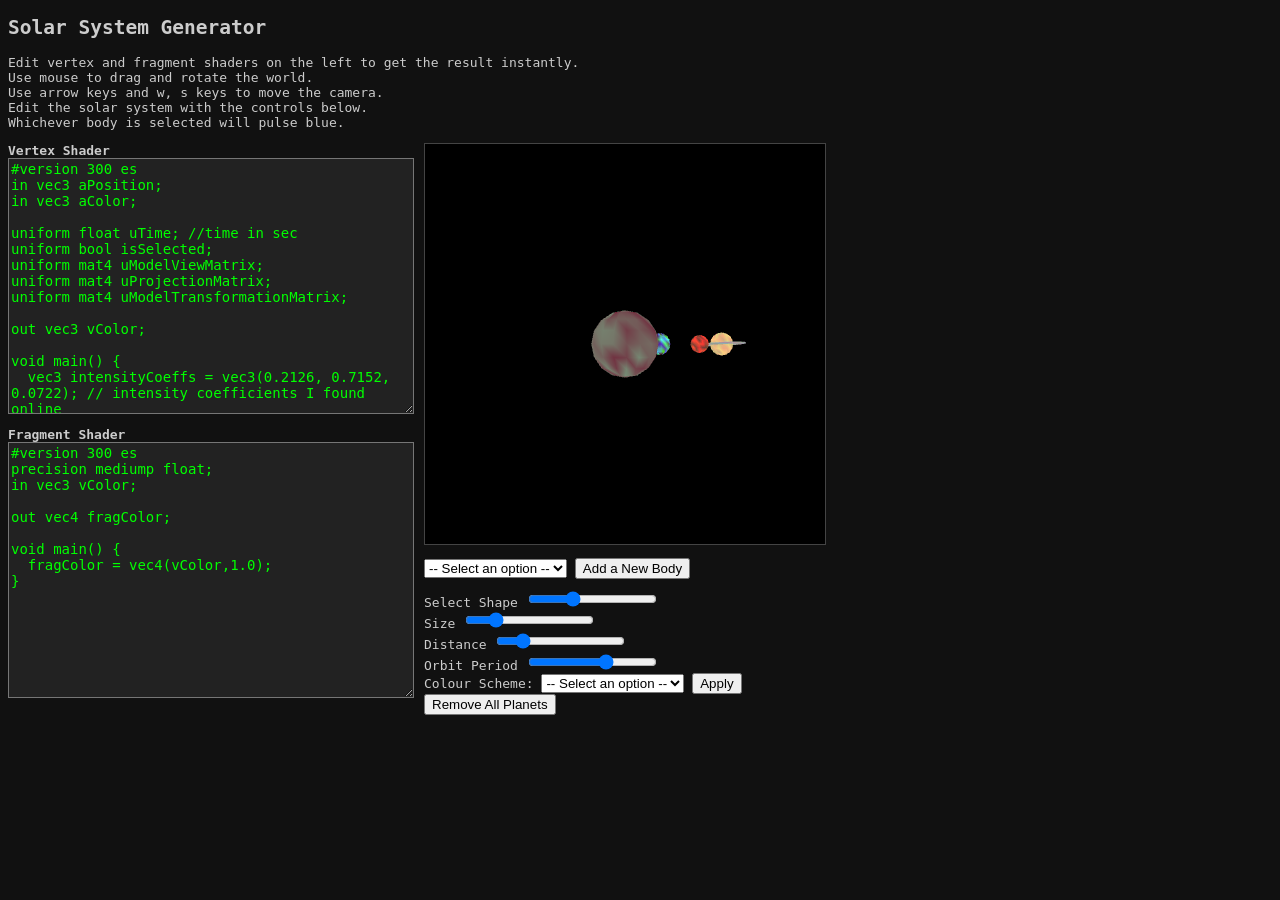
==== index.html @ 2af4b0a8 "set up page maybe idk???" ====
<!DOCTYPE html>
<html>

<head>
  <meta charset="utf-8">
  <title>CS512 HW3 - Solar System</title>
  <style>
    body {
      background: #111;
      color: #ccc;
      font-family: monospace;
    }

    textarea {
      background: #222;
      color: #0f0;
      font: 14px monospace;
      width: 400px;
      height: 250px;
    }

    canvas {
      border: 1px solid #444;
    }
  </style>
</head>

<body>
  <h2>Solar System Generator</h2>
  <p>Edit vertex and fragment shaders on the left to get the result instantly.<br>
  Use mouse to drag and rotate the world. <br>
Use arrow keys and w, s keys to move the camera.<br>
Edit the solar system with the controls below.<br>
Whichever body is selected will pulse blue.</p>

  <div style="display: flex; gap: 10px; align-items: flex-start;">
    <div style="display: flex; flex-direction: column; gap: 10px;">
      <div>
        <b>Vertex Shader</b><br>
        <textarea id="vertEditor"></textarea>
      </div>
      <div>
        <b>Fragment Shader</b><br>
        <textarea id="fragEditor"></textarea>
      </div>
    </div>
    <div style="display: flex; flex-direction: column; gap: 10px;">
      <div>
        <canvas id="glcanvas" width="400" height="400"></canvas>
      </div>
      <div>
        <select id="shapeSelect">
          <option value="" disabled selected>-- Select an option --</option>
          <option value="sphere">Sphere</option>
          <option value="torus">Torus</option>
          <option value="cone">Cone</option>
          <option value="ringedPlanet">Ringed Planet</option>
          <option value="cube">Cube</option>
        </select>
        <button id="addButton">Add a New Body</button>
      </div>
      <div class="sliders">
        <div>
          <label>Select Shape</label>
          <input type="range" min="0" max="3" value="1" id="objectId">
        </div>
        <div>
          <label>Size</label>
          <input type="range" min="0.01" max="5" value="1" step="0.01" id="objectSize">
        </div>
        <div>
          <label>Distance</label>
          <input type="range" min="0" max="30" value="5" step="0.1" id="objectDist">
        </div>
        <div>
          <label>Orbit Period</label>
          <input type="range" min="-40" max="40" value="10" id="period">
        </div>
        <div>
          <label for="colourSelect">Colour Scheme:</label>
          <select id="colourSelect">
            <option value="" disabled selected>-- Select an option --</option>
            <option value="0">Sun</option>
            <option value="1">White</option>
            <option value="2">Chaos</option>
            <option value="3">Earth</option>
            <option value="4">Mars</option>
            <option value="5">Moon</option>
            <option value="6">Neptune</option>
            <option value="7">Saturn</option>
            <option value="8">Oracle</option>
            <option value="10">White Opal</option>
          </select>

          <button id="applyButton">Apply</button>
        </div>
        <div>
          <button id="reset">Remove All Planets</button>
        </div>
      </div>
    </div>
  </div>

  <!-- Vertex shader -->
  <script id="vertex-shader" type="x-shader/x-vertex">#version 300 es
in vec3 aPosition;
in vec3 aColor;

uniform float uTime; //time in sec
uniform bool isSelected;
uniform mat4 uModelViewMatrix;
uniform mat4 uProjectionMatrix;
uniform mat4 uModelTransformationMatrix;

out vec3 vColor;

void main() {
  vec3 intensityCoeffs = vec3(0.2126, 0.7152, 0.0722); // intensity coefficients I found online

  gl_Position = uProjectionMatrix * uModelViewMatrix * uModelTransformationMatrix * vec4(aPosition,1.0);

  // if the object is selected, blink it blue
  if (isSelected) {
    // compute intensity of the original colour
    float intensity = dot(aColor, intensityCoeffs);

    // make a blue tinted version of the original colour using the intensity
    vec3 blueVersion = vec3(0.1*intensity,0.7*intensity,intensity);

    // compute sin^2 and cos^2 of uTime (sin^2+cos^2=1 so we can weigh the blue tinted version of the colours and the original colours equally)
    float sinSq = sin(uTime)*sin(uTime);
    float cosSq = cos(uTime)*cos(uTime);

    // interpolated colour between original and blue
    vColor = min((0.4+cosSq),1.) * aColor + max((sinSq-0.4),0.) * blueVersion;
  } else {
    vColor = aColor;
  }
}
</script>
  <!-- Fragment Shader -->
  <script id="fragment-shader" type="x-shader/x-fragment">#version 300 es
precision mediump float;
in vec3 vColor;

out vec4 fragColor;

void main() {
  fragColor = vec4(vColor,1.0);
}
</script>

  <script src="primitives.js"></script>
  <script src="transformations.js"></script>

  <script>
    class Body {
      constructor(vs, is, cs) {
        this.vertices = vs;
        this.indices = is;
        this.colours = cs;
      }
    }

    class Planet extends Body {
      constructor(vs, is, cs, dist, size, orbitPeriod) {
        super(vs, is, cs);
        this.distance = dist;
        this.size = size;
        this.orbitPeriod = orbitPeriod;
        this.angleOffset = 0;
      }
      get transform() {
        let scale = new Float32Array([this.size, 0, 0, 0, 0, this.size, 0, 0, 0, 0, this.size, 0, 0, 0, 0, 1]);
        let translate = mat4Translate(mat4Identity(), [this.distance, 0, 0]);
        return multiplyMat4(translate, scale);
      }
    }

    function createShader(gl, type, source) {
      let shader = gl.createShader(type);
      gl.shaderSource(shader, source);
      gl.compileShader(shader);
      if (!gl.getShaderParameter(shader, gl.COMPILE_STATUS)) {
        throw new Error(gl.getShaderInfoLog(shader));
      }
      return shader;
    }

    function createProgram(gl, vsSource, fsSource) {
      let vs = createShader(gl, gl.VERTEX_SHADER, vsSource);
      let fs = createShader(gl, gl.FRAGMENT_SHADER, fsSource);
      let prog = gl.createProgram();
      gl.attachShader(prog, vs);
      gl.attachShader(prog, fs);
      gl.linkProgram(prog);
      if (!gl.getProgramParameter(prog, gl.LINK_STATUS)) {
        throw new Error(gl.getProgramInfoLog(prog));
      }
      return prog;
    }

    // WebGL setup
    const canvas = document.getElementById("glcanvas");
    const gl = canvas.getContext("webgl2");
    if (!gl) alert("WebGL2 not supported");

    let vertEditor = document.getElementById("vertEditor");
    let fragEditor = document.getElementById("fragEditor");
    vertEditor.value = document.getElementById("vertex-shader").textContent;
    fragEditor.value = document.getElementById("fragment-shader").textContent;

    let program, posLoc, colorLoc, timeLoc, uMVM, uPM, uMTM;
    let vbo, nbo, ibo;

    let bodies = [];

    // this is a janky implementation, but it was a last minute addition and I didn't want to refactor everything.
    let dependentBodies = []; // for ringed planets and such

    let u = 16;
    let v = 8;

    let selected = 0;

    addShape(0, [u, v, 1], 0, 1.5, 20);
    bodies[0].colours = getColoursFromScheme(bodies[0].vertices.length, "0"); // set middle to Sun Colours
    addShape(0, [u, v, 1], 3, 0.6, 10);
    bodies[1].colours = getColoursFromScheme(bodies[0].vertices.length, "3"); // set second to Earth Colours
    addShape(0, [u, v, 1], 5, 0.5, 15);
    bodies[2].colours = getColoursFromScheme(bodies[0].vertices.length, "4"); // set third to Mars Colours
    addShape(3, [u, v, 1], 8, 0.7, 12);
    bodies[3].colours = getColoursFromScheme(bodies[0].vertices.length, "7"); // set fourth to Saturn Colours

    function addShape(shapeId, args, dist, size, op) { 
      let vs, cs, is;
      switch (shapeId) {
        // UV sphere
        case 0: {
          vs = UVSphereVertices(args[0], args[1], args[2]);
          break;
        }
        // torus
        case 1: {
          vs = torusVertices(args[0], args[1], args[2], args[3]);
          break;
        }
        // cone
        case 2: {
          vs = coneVertices(args[0], args[1], args[2], args[3]);
          break;
        }
        // ringed planet
        case 3: {
          vs = torusVertices(u, v, 1.7, 0.3);
          cs = getRandomColours(vs.length, 0.55, 0.55, 0.55, 0.15, 0.15, 0.15);
          is = indices(u, v);

          let tuple = [bodies.length, new Planet(vs, is, cs, -1, size, -1)];
          dependentBodies.push(tuple);
          
          vs = UVSphereVertices(args[0], args[1], args[2]);
          break;
        }
        // cube
        case 4: {
          vs = cubeVertices;
          break;
        }
      }
      // get a random colour scheme and get that many colours
      let sel = String(Math.floor(Math.random() * 10));
      cs = getColoursFromScheme(vs.length, sel);

      if (shapeId == 4) {
        is = cubeIndices
      } else {
        is = indices(args[0], args[1]);
      }
      
      bodies.push(new Planet(vs, is, cs, dist, size, op));
    }

    // Buffers
    function initBuffers(vs, cs, is) {
      vbo = gl.createBuffer();
      gl.bindBuffer(gl.ARRAY_BUFFER, vbo);
      gl.bufferData(gl.ARRAY_BUFFER, vs, gl.STATIC_DRAW);

      nbo = gl.createBuffer();
      gl.bindBuffer(gl.ARRAY_BUFFER, nbo);
      gl.bufferData(gl.ARRAY_BUFFER, cs, gl.STATIC_DRAW);

      ibo = gl.createBuffer();
      gl.bindBuffer(gl.ELEMENT_ARRAY_BUFFER, ibo); gl.bufferData(gl.ELEMENT_ARRAY_BUFFER, is, gl.STATIC_DRAW);
    }

    function initShaderProgram() {
      try {
        program = createProgram(gl, vertEditor.value, fragEditor.value);
        gl.useProgram(program);
        selectionLoc = gl.getUniformLocation(program, "isSelected");
        posLoc = gl.getAttribLocation(program, "aPosition");
        colorLoc = gl.getAttribLocation(program, "aColor");
        timeLoc = gl.getUniformLocation(program, "uTime");
        uMVM = gl.getUniformLocation(program, "uModelViewMatrix");
        uPM = gl.getUniformLocation(program, "uProjectionMatrix");
        uMTM = gl.getUniformLocation(program, "uModelTransformationMatrix");
      } catch (e) { console.error(e); }
    }
    initShaderProgram();
    vertEditor.onkeyup = initShaderProgram;
    fragEditor.onkeyup = initShaderProgram;

    // Mouse and keyboard interactions
    let mouseDown = false, lastX, lastY, cubeRotX = 0, cubeRotY = 0;
    let camX = 0, camY = 0, camZ = -24;

    let startTime = Date.now();

    canvas.addEventListener('mousedown', e => { mouseDown = true; lastX = e.clientX; lastY = e.clientY; });
    canvas.addEventListener('mouseup', () => mouseDown = false);
    canvas.addEventListener('mousemove', e => {
      if (!mouseDown) return;
      let dx = e.clientX - lastX;
      let dy = e.clientY - lastY;
      cubeRotY += dx * 0.01;
      cubeRotX += dy * 0.01;
      lastX = e.clientX; lastY = e.clientY;
    });

    document.addEventListener('keydown', e => {
      const step = 0.2;
      switch (e.key) {
        case 'ArrowUp': camY -= step; break;
        case 'ArrowDown': camY += step; break;
        case 'ArrowLeft': camX += step; break;
        case 'ArrowRight': camX -= step; break;
        case 'w': camZ += step; break;
        case 's': camZ -= step; break;
      }
    });

    // Button setup
    const colourSelectElement = document.getElementById('colourSelect');
    const applyButton = document.getElementById('applyButton');
    const shapeSelectElement = document.getElementById('shapeSelect');

    const addButton = document.getElementById('addButton');
    const resetButton = document.getElementById("reset");
    
    const objectSlider = document.getElementById('objectId');
    const sizeSlider = document.getElementById('objectSize');
    const distSlider = document.getElementById('objectDist');
    const periodSlider = document.getElementById('period');

    function getColoursFromScheme(numVertices, sel) {
      let colours;
      switch (sel) {
        case "0": colours = getRandomColours(numVertices, 1, 0.15, 0.15, 0, 0.5, 0); break;
        case "1": colours = getRandomGreyscale(numVertices, 1, 0); break;
        case "2": colours = getRandomColours(numVertices, 0, 0, 0, 1, 1, 1); break;
        case "3": colours = getRandomColours(numVertices, 0.33, 0, 0, 0, 1, 1); break;
        case "4": colours = getRandomColours(numVertices, 0.4, 0.2, 0.2, 0.7, 0.1, 0); break;
        case "5": colours = getRandomGreyscale(numVertices, 0.4, 0.4); break;
        case "6": colours = getRandomColours(numVertices, 0.3, 0.2, 0.9, 0.1, 0.1, 0.1); break;
        case "7": colours = getRandomColours(numVertices, 0.8, 0.65, 0.5, 0.2, 0.2, 0); break;
        case "8": colours = getRandomColours(numVertices, 0.5, 0, 1, 0.5, 0, 0); break;
        case "9": colours = getRandomColours(numVertices, 0, 0, 0, 0.2, 0.2, 0.2); break;
        case "10": colours = getRandomColours(numVertices, 0.8, 0.8, 0.8, 0.2, 0.2, 0.2); break;
      }
      return colours;
    }

    // Apply changes
    applyButton.addEventListener('click', () => {
      const selectedValue = colourSelectElement.value;
      
      if (selectedValue) {

        const i = Number(objectSlider.value);
        let numVertices = bodies[i].vertices.length;
        bodies[i].colours = getColoursFromScheme(numVertices, selectedValue);
      }
    });

    // Add button functionality
    addButton.addEventListener('click', () => {
      const selectedShape = shapeSelectElement.value;

      objectSlider.max = String(Number(objectSlider.max) + 1);
      switch (selectedShape) {
        case "sphere": {
          addShape(0, [u, v, 1], 1+5*Math.random(), 0.3+Math.random(), 2+5*Math.random());
          break;
        }
        case "torus": {
          addShape(1, [u, v, 1, 0.2], 1+7*Math.random(), 0.3+Math.random(), 2+5*Math.random());
          break;
        }
        case "cone": {
          addShape(2, [u, v, 1, -1], 1+7*Math.random(), 0.3+Math.random(), 2+5*Math.random());
          break;
        }
        case "ringedPlanet": {
          addShape(3, [u, v, 1], 1+5*Math.random(), 0.3+Math.random(), 2+5*Math.random());
          break;
        }
        case "cube": {
          addShape(4, [u, v, 1], 1+5*Math.random(), 0.3+Math.random(), 2+5*Math.random());
          break;
        }
      }
    });

    // add slider functionality
    objectSlider.addEventListener("change", function() {
      selected = Number(objectSlider.value)
    });

    sizeSlider.addEventListener("change", function() {
      const objectId = Number(objectSlider.value);

      const size = sizeSlider.value;
      bodies[objectId].size = size;
    });

    distSlider.addEventListener("change", function() {
      const objectId = Number(objectSlider.value);

      const dist = distSlider.value;
      bodies[objectId].distance = dist;
    });

    periodSlider.addEventListener("change", function() {
      const objectId = Number(objectSlider.value);
      const period = periodSlider.value;

      if (bodies[objectId].orbitPeriod != 0) {
        bodies[objectId].angleOffset += (2*Math.PI*(Date.now() - startTime)/1000) / bodies[objectId].orbitPeriod;
      }
      if (period != 0) {
        bodies[objectId].angleOffset -= (2*Math.PI*(Date.now() - startTime)/1000) / period;
      }
      if (bodies[objectId].angleOffset > 2*Math.PI || bodies[objectId].angleOffset < 2*Math.PI) {
        bodies[objectId].angleOffset %= 2*Math.PI;
      }

      bodies[objectId].orbitPeriod = period;

      console.log(bodies[objectId].angleOffset);
    });

    // clear button setup
    resetButton.addEventListener('click', () => {
      while (bodies.length > 1) {
        bodies.pop();
      }
      dependentBodies = [];
      objectSlider.max = 0;
      objectSlider.value = 0;
    });

    // Projection setup
    let fov = Math.PI / 4, aspect = canvas.width / canvas.height, zNear = 0.1, zFar = 100;

    let orthoSize = 2.5;

    // Perspective and Orthographic projection
    let projPerspective = perspective(fov, aspect, zNear, zFar);

    let projOrtho = matMul(
    box2Cube(-orthoSize * aspect, orthoSize * aspect, -orthoSize, orthoSize, zNear, zFar),
    flipZ() 
    );
    let proj = projPerspective;

    function subRender(rotation, deltaTime, vs, cs, is, transform, period, angleOffset) {
      // init model transformation matrix as identity matrix
      let modelTransformationMatrix = transform;

      // orbit rotation
      let orbitRotation;
      if (period != 0) {
        orbitRotation = mat4RotateY(mat4Identity(), ((2*Math.PI*deltaTime/1000)/period)+angleOffset);
      } else {
        orbitRotation = mat4RotateY(mat4Identity(), angleOffset);
      }
      modelTransformationMatrix = multiplyMat4(orbitRotation, modelTransformationMatrix);

      // object rotation based on camera
      modelTransformationMatrix = multiplyMat4(rotation, modelTransformationMatrix);

      gl.uniformMatrix4fv(uMTM, false, modelTransformationMatrix);

      initBuffers(vs, cs, is);
      gl.bindBuffer(gl.ARRAY_BUFFER, vbo);
      gl.enableVertexAttribArray(posLoc);
      gl.vertexAttribPointer(posLoc, 3, gl.FLOAT, false, 0, 0);

      gl.bindBuffer(gl.ARRAY_BUFFER, nbo);
      gl.enableVertexAttribArray(colorLoc);
      gl.vertexAttribPointer(colorLoc, 3, gl.FLOAT, false, 0, 0);
      gl.bindBuffer(gl.ELEMENT_ARRAY_BUFFER, ibo);

      // draw the object by the index order
      gl.drawElements(gl.TRIANGLES, is.length, gl.UNSIGNED_SHORT, 0);
    }

    function render() {
      gl.enable(gl.DEPTH_TEST);
      gl.clearColor(0, 0, 0, 1);
      gl.clear(gl.COLOR_BUFFER_BIT | gl.DEPTH_BUFFER_BIT);

      // rotation matrices
      let cx = Math.cos(cubeRotY), sx = Math.sin(cubeRotY);
      let cy = Math.cos(cubeRotX), sy = Math.sin(cubeRotX);
      let rotX = [1, 0, 0, 0, 0, cy, sy, 0, 0, -sy, cy, 0, 0, 0, 0, 1];
      let rotY = [cx, 0, -sx, 0, 0, 1, 0, 0, sx, 0, cx, 0, 0, 0, 0, 1];
      let rotation = multiplyMat4(rotY, rotX);

      // init model-view matrix as identity matrix
      let modelViewMatrix = mat4Identity();

      // delta time in ms
      let deltaTime = Date.now() - startTime;

      // camera translation
      modelViewMatrix = mat4Translate(modelViewMatrix, [camX, camY, camZ]);
      
      //set time in seconds
      gl.uniform1f(timeLoc, deltaTime/1000.0);
      gl.uniformMatrix4fv(uPM, false, proj);
      gl.uniformMatrix4fv(uMVM, false, modelViewMatrix);


      for (var i = 0; i < bodies.length; i++) {
        gl.uniform1i(selectionLoc, i == selected);
        let vs = bodies[i].vertices;
        let cs = bodies[i].colours;
        let is = bodies[i].indices;
        let transform = bodies[i].transform;
        let period = bodies[i].orbitPeriod;
        let angleOffset = bodies[i].angleOffset;

        // oscillate the sun's size
        if (i==0) {
          let scale = new Float32Array([1.1+0.1*Math.cos(deltaTime/1000), 0, 0, 0, 0, 1.1+0.1*Math.cos(deltaTime/1000), 0, 0, 0, 0, 1.1+0.1*Math.cos(deltaTime/1000), 0, 0, 0, 0, 1]);
          transform = multiplyMat4(transform, scale);
        }

        subRender(rotation, deltaTime, vs, cs, is, transform, period, angleOffset);
      }

      for (var i = 0; i < dependentBodies.length; i++) {
        gl.uniform1i(selectionLoc, dependentBodies[i][0] == selected);
        let vs = dependentBodies[i][1].vertices;
        let cs = dependentBodies[i][1].colours;
        let is = dependentBodies[i][1].indices;
        let transform = bodies[dependentBodies[i][0]].transform;

        // set up the ring
        transform = mat4RotateX(transform, 1.5);
        let scale = new Float32Array([1+0.15*Math.sin(deltaTime/1000), 0, 0, 0, 0, 1+0.15*Math.cos(deltaTime/1000), 0, 0, 0, 0, 0.3, 0, 0, 0, 0, 1]);
        transform = multiplyMat4(transform, scale);
        
        let period = bodies[dependentBodies[i][0]].orbitPeriod;
        let angleOffset = bodies[dependentBodies[i][0]].angleOffset;
        
        subRender(rotation, deltaTime, vs, cs, is, transform, period, angleOffset);
      }
    }

    // Initialize when page loads
    window.onload = function () {
      setInterval(render, 10);
    }

  </script>
</body>

</html>
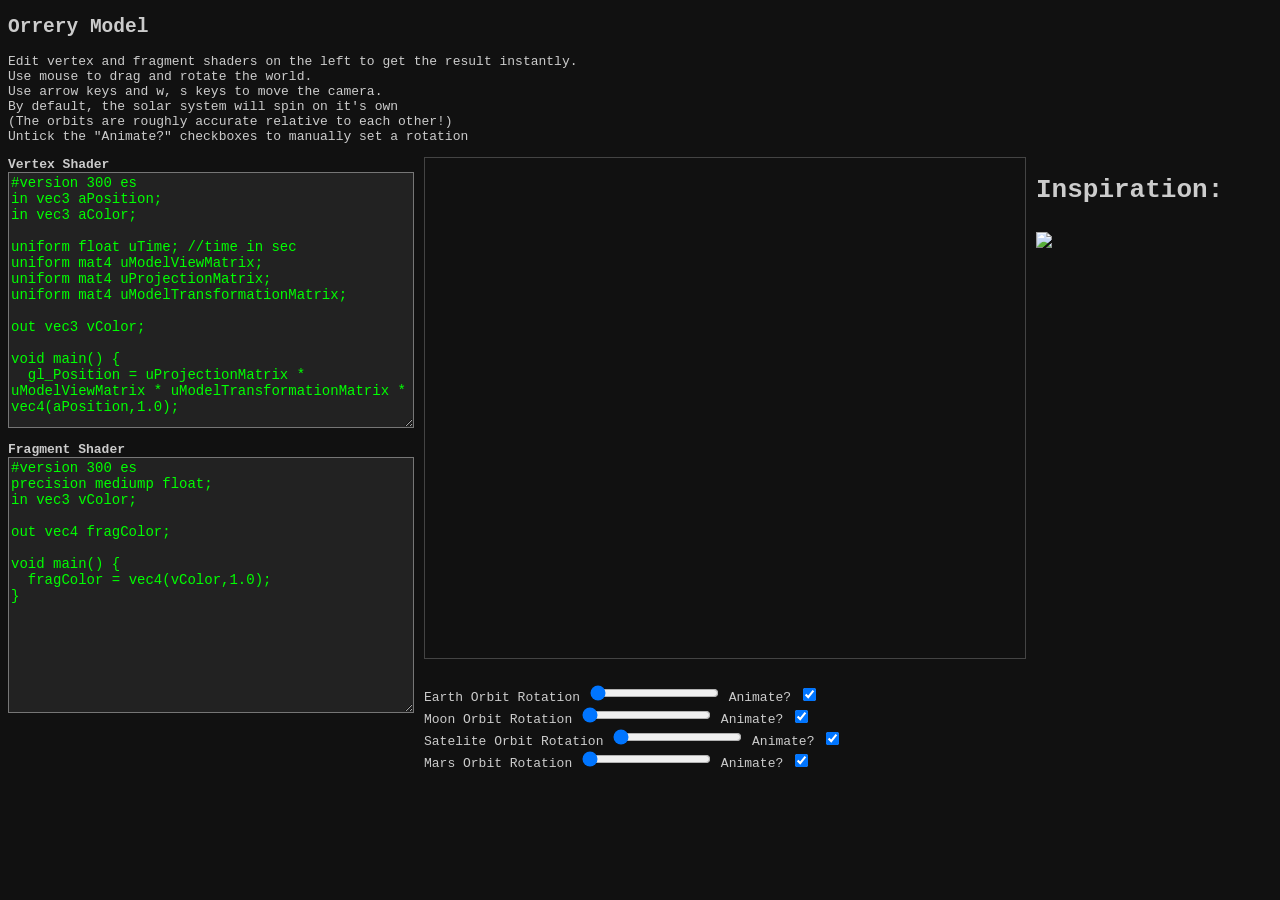
==== commit 2e93551a: "hw4" ====
--- a/index.html
+++ b/index.html
@@ -3,7 +3,7 @@
 
 <head>
   <meta charset="utf-8">
-  <title>CS512 HW3 - Solar System</title>
+  <title>CS512 HW4 - Orrery Model</title>
   <style>
     body {
       background: #111;
@@ -26,12 +26,13 @@
 </head>
 
 <body>
-  <h2>Solar System Generator</h2>
+  <h2>Orrery Model</h2>
   <p>Edit vertex and fragment shaders on the left to get the result instantly.<br>
-  Use mouse to drag and rotate the world. <br>
-Use arrow keys and w, s keys to move the camera.<br>
-Edit the solar system with the controls below.<br>
-Whichever body is selected will pulse blue.</p>
+  Use mouse to drag and rotate the world.<br>
+  Use arrow keys and w, s keys to move the camera.<br>
+  By default, the solar system will spin on it's own<br>
+  (The orbits are roughly accurate relative to each other!)<br>
+  Untick the "Animate?" checkboxes to manually set a rotation</p>
 
   <div style="display: flex; gap: 10px; align-items: flex-start;">
     <div style="display: flex; flex-direction: column; gap: 10px;">
@@ -46,58 +47,40 @@
     </div>
     <div style="display: flex; flex-direction: column; gap: 10px;">
       <div>
-        <canvas id="glcanvas" width="400" height="400"></canvas>
+        <canvas id="glcanvas" width="600" height="500"></canvas>
       </div>
       <div>
-        <select id="shapeSelect">
-          <option value="" disabled selected>-- Select an option --</option>
-          <option value="sphere">Sphere</option>
-          <option value="torus">Torus</option>
-          <option value="cone">Cone</option>
-          <option value="ringedPlanet">Ringed Planet</option>
-          <option value="cube">Cube</option>
-        </select>
-        <button id="addButton">Add a New Body</button>
       </div>
       <div class="sliders">
         <div>
-          <label>Select Shape</label>
-          <input type="range" min="0" max="3" value="1" id="objectId">
+          <label>Earth Orbit Rotation</label>
+          <input type="range" min="0" max="6.28" value="0" step="0.01" id="sunRotation">
+          <label>Animate?</label>
+          <input type="checkbox" id="sunAnim" checked="true">
         </div>
         <div>
-          <label>Size</label>
-          <input type="range" min="0.01" max="5" value="1" step="0.01" id="objectSize">
+          <label>Moon Orbit Rotation</label>
+          <input type="range" min="0" max="6.28" value="0" step="0.01" id="earthRotation">
+          <label>Animate?</label>
+          <input type="checkbox" id="earthAnim" checked="true">
         </div>
         <div>
-          <label>Distance</label>
-          <input type="range" min="0" max="30" value="5" step="0.1" id="objectDist">
+          <label>Satelite Orbit Rotation</label>
+          <input type="range" min="0" max="6.28" value="0" step="0.01" id="moonRotation">
+          <label>Animate?</label>
+          <input type="checkbox" id="moonAnim" checked="true">
         </div>
         <div>
-          <label>Orbit Period</label>
-          <input type="range" min="-40" max="40" value="10" id="period">
-        </div>
-        <div>
-          <label for="colourSelect">Colour Scheme:</label>
-          <select id="colourSelect">
-            <option value="" disabled selected>-- Select an option --</option>
-            <option value="0">Sun</option>
-            <option value="1">White</option>
-            <option value="2">Chaos</option>
-            <option value="3">Earth</option>
-            <option value="4">Mars</option>
-            <option value="5">Moon</option>
-            <option value="6">Neptune</option>
-            <option value="7">Saturn</option>
-            <option value="8">Oracle</option>
-            <option value="10">White Opal</option>
-          </select>
-
-          <button id="applyButton">Apply</button>
-        </div>
-        <div>
-          <button id="reset">Remove All Planets</button>
+          <label>Mars Orbit Rotation</label>
+          <input type="range" min="0" max="6.28" value="0" step="0.01" id="marsRotation">
+          <label>Animate?</label>
+          <input type="checkbox" id="marsAnim" checked="true">
         </div>
       </div>
+    </div>
+    <div style="display: flex; flex-direction: column; gap: 10px;">
+      <h1>Inspiration:</h1>
+      <img src="https://www.orreries.co.uk/wp-content/uploads/2022/01/the-solar-system-model-116.jpg" width="600px">
     </div>
   </div>
 
@@ -107,7 +90,6 @@
 in vec3 aColor;
 
 uniform float uTime; //time in sec
-uniform bool isSelected;
 uniform mat4 uModelViewMatrix;
 uniform mat4 uProjectionMatrix;
 uniform mat4 uModelTransformationMatrix;
@@ -115,27 +97,9 @@
 out vec3 vColor;
 
 void main() {
-  vec3 intensityCoeffs = vec3(0.2126, 0.7152, 0.0722); // intensity coefficients I found online
-
   gl_Position = uProjectionMatrix * uModelViewMatrix * uModelTransformationMatrix * vec4(aPosition,1.0);
 
-  // if the object is selected, blink it blue
-  if (isSelected) {
-    // compute intensity of the original colour
-    float intensity = dot(aColor, intensityCoeffs);
-
-    // make a blue tinted version of the original colour using the intensity
-    vec3 blueVersion = vec3(0.1*intensity,0.7*intensity,intensity);
-
-    // compute sin^2 and cos^2 of uTime (sin^2+cos^2=1 so we can weigh the blue tinted version of the colours and the original colours equally)
-    float sinSq = sin(uTime)*sin(uTime);
-    float cosSq = cos(uTime)*cos(uTime);
-
-    // interpolated colour between original and blue
-    vColor = min((0.4+cosSq),1.) * aColor + max((sinSq-0.4),0.) * blueVersion;
-  } else {
-    vColor = aColor;
-  }
+  vColor = aColor;
 }
 </script>
   <!-- Fragment Shader -->
@@ -162,18 +126,36 @@
       }
     }
 
-    class Planet extends Body {
-      constructor(vs, is, cs, dist, size, orbitPeriod) {
+    class AttributeBody extends Body {
+      constructor(vs, is, cs, size, position) {
         super(vs, is, cs);
-        this.distance = dist;
+        this.position = position;
         this.size = size;
-        this.orbitPeriod = orbitPeriod;
-        this.angleOffset = 0;
+        this.rotate = mat4Identity();
       }
       get transform() {
-        let scale = new Float32Array([this.size, 0, 0, 0, 0, this.size, 0, 0, 0, 0, this.size, 0, 0, 0, 0, 1]);
-        let translate = mat4Translate(mat4Identity(), [this.distance, 0, 0]);
-        return multiplyMat4(translate, scale);
+        let scale = new Float32Array([this.size[0], 0, 0, 0, 0, this.size[1], 0, 0, 0, 0, this.size[2], 0, 0, 0, 0, 1]);
+        let translate = mat4Translate(mat4Identity(), this.position);
+        let mid = multiplyMat4(this.rotate,scale);
+        return multiplyMat4(translate, mid);
+      }
+    }
+
+    class ComplexObject {
+      constructor() {
+        this.bodies = [];
+        this.modelSpaceTransform = mat4Identity();
+      }
+      push(obj) {
+        this.bodies.push(obj);
+      }
+    }
+
+    class HeirarchicalModelNode {
+      constructor(complexObj, transform) {
+        this.body = complexObj;
+        this.transform = transform;
+        this.children = [];
       }
     }
 
@@ -213,75 +195,265 @@
     let program, posLoc, colorLoc, timeLoc, uMVM, uPM, uMTM;
     let vbo, nbo, ibo;
 
-    let bodies = [];
-
-    // this is a janky implementation, but it was a last minute addition and I didn't want to refactor everything.
-    let dependentBodies = []; // for ringed planets and such
+    let anim = [true,true,true,true];
+
+    let heirarchicalObjects = [];
 
     let u = 16;
     let v = 8;
 
-    let selected = 0;
-
-    addShape(0, [u, v, 1], 0, 1.5, 20);
-    bodies[0].colours = getColoursFromScheme(bodies[0].vertices.length, "0"); // set middle to Sun Colours
-    addShape(0, [u, v, 1], 3, 0.6, 10);
-    bodies[1].colours = getColoursFromScheme(bodies[0].vertices.length, "3"); // set second to Earth Colours
-    addShape(0, [u, v, 1], 5, 0.5, 15);
-    bodies[2].colours = getColoursFromScheme(bodies[0].vertices.length, "4"); // set third to Mars Colours
-    addShape(3, [u, v, 1], 8, 0.7, 12);
-    bodies[3].colours = getColoursFromScheme(bodies[0].vertices.length, "7"); // set fourth to Saturn Colours
-
-    function addShape(shapeId, args, dist, size, op) { 
-      let vs, cs, is;
-      switch (shapeId) {
-        // UV sphere
-        case 0: {
-          vs = UVSphereVertices(args[0], args[1], args[2]);
-          break;
-        }
-        // torus
-        case 1: {
-          vs = torusVertices(args[0], args[1], args[2], args[3]);
-          break;
-        }
-        // cone
-        case 2: {
-          vs = coneVertices(args[0], args[1], args[2], args[3]);
-          break;
-        }
-        // ringed planet
-        case 3: {
-          vs = torusVertices(u, v, 1.7, 0.3);
-          cs = getRandomColours(vs.length, 0.55, 0.55, 0.55, 0.15, 0.15, 0.15);
-          is = indices(u, v);
-
-          let tuple = [bodies.length, new Planet(vs, is, cs, -1, size, -1)];
-          dependentBodies.push(tuple);
-          
-          vs = UVSphereVertices(args[0], args[1], args[2]);
-          break;
-        }
-        // cube
-        case 4: {
-          vs = cubeVertices;
-          break;
-        }
-      }
-      // get a random colour scheme and get that many colours
-      let sel = String(Math.floor(Math.random() * 10));
-      cs = getColoursFromScheme(vs.length, sel);
-
-      if (shapeId == 4) {
-        is = cubeIndices
-      } else {
-        is = indices(args[0], args[1]);
-      }
-      
-      bodies.push(new Planet(vs, is, cs, dist, size, op));
-    }
-
-    // Buffers
+    let vs, cs, is, aBody;
+
+    /*
+    #################################
+    #                               #
+    #     Setting up the object     #
+    #                               #
+    #################################
+    */
+
+    // setup base object
+    let cObj = new ComplexObject();
+    
+    // base torus
+    vs = torusVertices(u, v, 1, 2);
+    cs = getColoursFromScheme(vs.length, "gold");
+    is = indices(u,v);
+    aBody = new AttributeBody(vs, is, cs, [0.8,0.8,0.1], [0,1,0]);
+    aBody.rotate = mat4RotateX(mat4Identity(), Math.PI/2);
+    cObj.push(aBody);
+
+    // base legs
+    vs = cubeVertices;
+    cs = getColoursFromScheme(vs.length, "gold");
+    is = cubeIndices;
+
+    // leg 1
+    aBody = new AttributeBody(vs, is, cs, [0.3,0.1,2], [0,0,-1]);
+    aBody.rotate = mat4RotateX(mat4Identity(), -Math.PI/3);
+    cObj.push(aBody);
+
+    // leg 2
+    aBody = new AttributeBody(vs, is, cs, [0.3,0.1,2], [0,0,1]);
+    aBody.rotate = mat4RotateX(mat4Identity(), Math.PI/3);
+    cObj.push(aBody);
+
+    // leg 3
+    aBody = new AttributeBody(vs, is, cs, [0.3,0.1,2], [1,0,0]);
+    aBody.rotate = mat4RotateX(mat4RotateY(mat4Identity(), Math.PI/2), Math.PI/3);
+    cObj.push(aBody);
+
+    // leg 4
+    aBody = new AttributeBody(vs, is, cs, [0.3,0.1,2], [-1,0,0]);
+    aBody.rotate = mat4RotateX(mat4RotateY(mat4Identity(), 3*Math.PI/2), Math.PI/3);
+    cObj.push(aBody);
+
+    // setup base plate node (this will be the root of our tree)
+    cObj.globalSpaceTransform = mat4Translate(mat4Identity(), [0,-2.5,0]);
+    let baseNode = new HeirarchicalModelNode(cObj, mat4Identity());
+
+    // setup sun object
+    cObj = new ComplexObject(); // sun object container
+
+    // sun sphere
+    vs = UVSphereVertices(u, v, 1);
+    cs = getColoursFromScheme(vs.length, "sun");
+    is = indices(u,v);
+    aBody = new AttributeBody(vs, is, cs, [1.2,1.2,1.2], [0,0,0]);
+    cObj.push(aBody);
+
+    // sun stick
+    vs = cubeVertices;
+    cs = getColoursFromScheme(vs.length, "gold");
+    is = cubeIndices;
+    aBody = new AttributeBody(vs, is, cs, [0.1,0.8,0.1], [0,-2,0]);
+    cObj.push(aBody);
+
+    // setup sun node
+    let sunNode = new HeirarchicalModelNode(cObj, mat4Identity());
+    cObj.globalSpaceTransform = mat4Translate(mat4Identity(), [0,4.5,0]);
+    baseNode.children.push(sunNode);
+
+    // setup sun to earth stick object
+    cObj = new ComplexObject();
+
+    // sun to earth stick
+    vs = cubeVertices;
+    cs = getColoursFromScheme(vs.length, "gold");
+    is = cubeIndices;
+    aBody = new AttributeBody(vs, is, cs, [3,0.1,0.1], [2.9,-2.1,0]);
+    cObj.push(aBody);
+
+    // setup sun-earth stick node
+    cObj.globalSpaceTransform = mat4Translate(mat4Identity(), [0,0,0]);
+    let sun2earthNode = new HeirarchicalModelNode(cObj, mat4Identity());
+    sunNode.children.push(sun2earthNode);
+
+    // setup earth object
+    cObj = new ComplexObject();
+  
+    // earth sphere
+    vs = UVSphereVertices(u, v, 1);
+    cs = getColoursFromScheme(vs.length, "earth");
+    is = indices(u,v);
+    aBody = new AttributeBody(vs, is, cs, [0.6,0.6,0.6], [0,0,0]);
+    cObj.push(aBody);
+
+    // earth stick
+    vs = cubeVertices;
+    cs = getColoursFromScheme(vs.length, "gold");
+    is = cubeIndices;
+    aBody = new AttributeBody(vs, is, cs, [0.1,0.8,0.1], [0,-1.3,0]);
+    cObj.push(aBody);
+
+    // setup earth node
+    cObj.globalSpaceTransform = mat4Translate(mat4Identity(), [5.8,0,0]);
+    let earthNode = new HeirarchicalModelNode(cObj, mat4Identity());
+    sun2earthNode.children.push(earthNode);
+
+    // setup earth to moon stick object
+    cObj = new ComplexObject();
+
+    // earth to moon stick
+    vs = cubeVertices;
+    cs = getColoursFromScheme(vs.length, "gold");
+    is = cubeIndices;
+    aBody = new AttributeBody(vs, is, cs, [1.2,0.1,0.1], [-1.2,-1,0]);
+    cObj.push(aBody);
+
+    // setup earth-moon stick node
+    cObj.globalSpaceTransform = mat4Translate(mat4Identity(), [5.8,0,0]);
+    let earth2moonNode = new HeirarchicalModelNode(cObj, mat4Identity());
+    sun2earthNode.children.push(earth2moonNode);
+
+    // setup moon object
+    cObj = new ComplexObject();
+
+    // moon sphere
+    vs = UVSphereVertices(u, v, 1);
+    cs = getColoursFromScheme(vs.length, "moon");
+    is = indices(u,v);
+    aBody = new AttributeBody(vs, is, cs, [0.3,0.3,0.3], [0,0,0]);
+    cObj.push(aBody);
+
+    // moon stick
+    vs = cubeVertices;
+    cs = getColoursFromScheme(vs.length, "gold");
+    is = cubeIndices;
+    aBody = new AttributeBody(vs, is, cs, [0.1,0.4,0.1], [0,-0.7,0]);
+    cObj.push(aBody);
+
+    // setup moon node
+    cObj.globalSpaceTransform = mat4Translate(mat4Identity(), [-2.3,0,0]);
+    let moonNode = new HeirarchicalModelNode(cObj, mat4Identity());
+    earth2moonNode.children.push(moonNode);
+
+    // setup earth to moon stick object
+    cObj = new ComplexObject();
+
+    // moon to satelite stick
+    vs = cubeVertices;
+    cs = getColoursFromScheme(vs.length, "gold");
+    is = cubeIndices;
+    aBody = new AttributeBody(vs, is, cs, [0.5,0.1,0.1], [0.4,-0.5,0]);
+    cObj.push(aBody);
+
+    // setup moon-satelite stick node
+    cObj.globalSpaceTransform = mat4Translate(mat4Identity(), [-2.3,0,0]);
+    let moon2sateliteNode = new HeirarchicalModelNode(cObj, mat4Identity());
+    earth2moonNode.children.push(moon2sateliteNode);
+
+    // setup satelite object
+    cObj = new ComplexObject();
+
+    // satelite cone body
+    vs = coneVertices(u, v, 1, 1);
+    cs = getColoursFromScheme(vs.length, "satelite");
+    is = indices(u,v);
+    aBody = new AttributeBody(vs, is, cs, [0.15,0.15,-0.6], [0,0,0.3]);
+    cObj.push(aBody);
+
+    // satelite rectangle solar panels
+    vs = cubeVertices;
+    cs = getColoursFromScheme(vs.length, "solar");
+    is = cubeIndices;
+    aBody = new AttributeBody(vs, is, cs, [0.3,0.02,0.1], [0,0,0.1]);
+    cObj.push(aBody);
+
+    // satelite stick
+    vs = cubeVertices;
+    cs = getColoursFromScheme(vs.length, "gold");
+    is = cubeIndices;
+    aBody = new AttributeBody(vs, is, cs, [0.1,0.3,0.1], [0,-0.3,0]);
+    cObj.push(aBody);
+
+    // setup satelite node
+    let sateliteNode = new HeirarchicalModelNode(cObj, mat4Identity());
+    moon2sateliteNode.children.push(sateliteNode);
+    cObj.globalSpaceTransform = mat4Translate(mat4Identity(), [0.9,0,0]);
+
+    // setup sun to earth stick object
+    cObj = new ComplexObject();
+
+    // sun to mars stick
+    vs = cubeVertices;
+    cs = getColoursFromScheme(vs.length, "gold");
+    is = cubeIndices;
+    aBody = new AttributeBody(vs, is, cs, [5,0.1,0.1], [4.9,-2.8,0]);
+    cObj.push(aBody);
+
+    // setup sun-mars stick node
+    cObj.globalSpaceTransform = mat4Translate(mat4Identity(), [0,0,0]);
+    let sun2marsNode = new HeirarchicalModelNode(cObj, mat4Identity());
+    sunNode.children.push(sun2marsNode);
+
+    // setup mars object
+    cObj = new ComplexObject();
+  
+    // mars sphere
+    vs = UVSphereVertices(u, v, 1);
+    cs = getColoursFromScheme(vs.length, "mars");
+    is = indices(u,v);
+    aBody = new AttributeBody(vs, is, cs, [0.5,0.5,0.5], [0,0,0]);
+    cObj.push(aBody);
+
+    // mars stick
+    vs = cubeVertices;
+    cs = getColoursFromScheme(vs.length, "gold");
+    is = cubeIndices;
+    aBody = new AttributeBody(vs, is, cs, [0.1,1.1,0.1], [0,-1.6,0]);
+    cObj.push(aBody);
+
+    // setup mars node
+    cObj.globalSpaceTransform = mat4Translate(mat4Identity(), [9.8,0,0]);
+    let marsNode = new HeirarchicalModelNode(cObj, mat4Identity());
+    sun2marsNode.children.push(marsNode);
+
+    heirarchicalObjects.push(baseNode);
+
+    /*
+    ##################################
+    #                                #
+    #           Functions            #
+    #                                #
+    ##################################
+    */
+
+    function DFSTransformGen(tree, transform) { 
+      let modelTransformPairs = [];
+      let gst = tree.body.globalSpaceTransform; // global space transform
+      let brt = tree.transform // body rotation transform
+      let localTransform = multiplyMat4(gst, brt);
+      transform = multiplyMat4(transform, localTransform);
+      tree.children.forEach(child => {
+        let subArr = DFSTransformGen( child, transform);
+        modelTransformPairs = modelTransformPairs.concat(subArr);
+      });
+
+      modelTransformPairs.push(([tree.body, transform]));
+      return modelTransformPairs;
+    }
+
     function initBuffers(vs, cs, is) {
       vbo = gl.createBuffer();
       gl.bindBuffer(gl.ARRAY_BUFFER, vbo);
@@ -299,7 +471,6 @@
       try {
         program = createProgram(gl, vertEditor.value, fragEditor.value);
         gl.useProgram(program);
-        selectionLoc = gl.getUniformLocation(program, "isSelected");
         posLoc = gl.getAttribLocation(program, "aPosition");
         colorLoc = gl.getAttribLocation(program, "aColor");
         timeLoc = gl.getUniformLocation(program, "uTime");
@@ -341,124 +512,72 @@
       }
     });
 
-    // Button setup
-    const colourSelectElement = document.getElementById('colourSelect');
-    const applyButton = document.getElementById('applyButton');
-    const shapeSelectElement = document.getElementById('shapeSelect');
-
-    const addButton = document.getElementById('addButton');
-    const resetButton = document.getElementById("reset");
-    
-    const objectSlider = document.getElementById('objectId');
-    const sizeSlider = document.getElementById('objectSize');
-    const distSlider = document.getElementById('objectDist');
-    const periodSlider = document.getElementById('period');
-
-    function getColoursFromScheme(numVertices, sel) {
-      let colours;
-      switch (sel) {
-        case "0": colours = getRandomColours(numVertices, 1, 0.15, 0.15, 0, 0.5, 0); break;
-        case "1": colours = getRandomGreyscale(numVertices, 1, 0); break;
-        case "2": colours = getRandomColours(numVertices, 0, 0, 0, 1, 1, 1); break;
-        case "3": colours = getRandomColours(numVertices, 0.33, 0, 0, 0, 1, 1); break;
-        case "4": colours = getRandomColours(numVertices, 0.4, 0.2, 0.2, 0.7, 0.1, 0); break;
-        case "5": colours = getRandomGreyscale(numVertices, 0.4, 0.4); break;
-        case "6": colours = getRandomColours(numVertices, 0.3, 0.2, 0.9, 0.1, 0.1, 0.1); break;
-        case "7": colours = getRandomColours(numVertices, 0.8, 0.65, 0.5, 0.2, 0.2, 0); break;
-        case "8": colours = getRandomColours(numVertices, 0.5, 0, 1, 0.5, 0, 0); break;
-        case "9": colours = getRandomColours(numVertices, 0, 0, 0, 0.2, 0.2, 0.2); break;
-        case "10": colours = getRandomColours(numVertices, 0.8, 0.8, 0.8, 0.2, 0.2, 0.2); break;
-      }
-      return colours;
-    }
-
-    // Apply changes
-    applyButton.addEventListener('click', () => {
-      const selectedValue = colourSelectElement.value;
-      
-      if (selectedValue) {
-
-        const i = Number(objectSlider.value);
-        let numVertices = bodies[i].vertices.length;
-        bodies[i].colours = getColoursFromScheme(numVertices, selectedValue);
-      }
-    });
-
-    // Add button functionality
-    addButton.addEventListener('click', () => {
-      const selectedShape = shapeSelectElement.value;
-
-      objectSlider.max = String(Number(objectSlider.max) + 1);
-      switch (selectedShape) {
-        case "sphere": {
-          addShape(0, [u, v, 1], 1+5*Math.random(), 0.3+Math.random(), 2+5*Math.random());
-          break;
-        }
-        case "torus": {
-          addShape(1, [u, v, 1, 0.2], 1+7*Math.random(), 0.3+Math.random(), 2+5*Math.random());
-          break;
-        }
-        case "cone": {
-          addShape(2, [u, v, 1, -1], 1+7*Math.random(), 0.3+Math.random(), 2+5*Math.random());
-          break;
-        }
-        case "ringedPlanet": {
-          addShape(3, [u, v, 1], 1+5*Math.random(), 0.3+Math.random(), 2+5*Math.random());
-          break;
-        }
-        case "cube": {
-          addShape(4, [u, v, 1], 1+5*Math.random(), 0.3+Math.random(), 2+5*Math.random());
-          break;
-        }
-      }
-    });
+    // Buttons and Sliders and Such Setup
+    const sunSlider = document.getElementById('sunRotation');
+    const earthSlider = document.getElementById('earthRotation');
+    const moonSlider = document.getElementById('moonRotation');
+    const marsSlider = document.getElementById('marsRotation');
+
+    const sunAnim = document.getElementById('sunAnim');
+    const earthAnim = document.getElementById('earthAnim');
+    const moonAnim = document.getElementById('moonAnim');
+    const marsAnim = document.getElementById('marsAnim');
 
     // add slider functionality
-    objectSlider.addEventListener("change", function() {
-      selected = Number(objectSlider.value)
-    });
-
-    sizeSlider.addEventListener("change", function() {
-      const objectId = Number(objectSlider.value);
-
-      const size = sizeSlider.value;
-      bodies[objectId].size = size;
-    });
-
-    distSlider.addEventListener("change", function() {
-      const objectId = Number(objectSlider.value);
-
-      const dist = distSlider.value;
-      bodies[objectId].distance = dist;
-    });
-
-    periodSlider.addEventListener("change", function() {
-      const objectId = Number(objectSlider.value);
-      const period = periodSlider.value;
-
-      if (bodies[objectId].orbitPeriod != 0) {
-        bodies[objectId].angleOffset += (2*Math.PI*(Date.now() - startTime)/1000) / bodies[objectId].orbitPeriod;
-      }
-      if (period != 0) {
-        bodies[objectId].angleOffset -= (2*Math.PI*(Date.now() - startTime)/1000) / period;
-      }
-      if (bodies[objectId].angleOffset > 2*Math.PI || bodies[objectId].angleOffset < 2*Math.PI) {
-        bodies[objectId].angleOffset %= 2*Math.PI;
-      }
-
-      bodies[objectId].orbitPeriod = period;
-
-      console.log(bodies[objectId].angleOffset);
-    });
-
-    // clear button setup
-    resetButton.addEventListener('click', () => {
-      while (bodies.length > 1) {
-        bodies.pop();
-      }
-      dependentBodies = [];
-      objectSlider.max = 0;
-      objectSlider.value = 0;
+    sunSlider.addEventListener("change", function() {
+      let sunRotation = Number(sunSlider.value);
+
+      sun2earthNode.transform = mat4RotateY(mat4Identity(), sunRotation);
+    });
+
+    earthSlider.addEventListener("change", function() {
+      let earthRotation = Number(earthSlider.value);
+
+      earth2moonNode.transform = mat4RotateY(mat4Identity(), earthRotation);
+    });
+
+    moonSlider.addEventListener("change", function() {
+      let moonRotation = Number(moonSlider.value);
+
+      moon2sateliteNode.transform = mat4RotateY(mat4Identity(), moonRotation);
+    });
+
+    marsSlider.addEventListener("change", function() {
+      let marsRotation = Number(marsSlider.value);
+
+      sun2marsNode.transform = mat4RotateY(mat4Identity(), marsRotation);
+    });
+
+    sunAnim.addEventListener("change", function() {
+      anim[0] = sunAnim.checked;
+      if (!anim[0]) {
+        let sunRotation = Number(sunSlider.value);
+        sun2earthNode.transform = mat4RotateY(mat4Identity(), sunRotation);
+      }
+    });
+
+    earthAnim.addEventListener("change", function() {
+      anim[1] = earthAnim.checked;
+      if (!anim[1]) {
+        let earthRotation = Number(earthSlider.value);
+        earth2moonNode.transform = mat4RotateY(mat4Identity(), earthRotation);
+      }
+    });
+
+    moonAnim.addEventListener("change", function() {
+      anim[2] = moonAnim.checked;
+      if (!anim[2]) {
+        let moonRotation = Number(moonSlider.value);
+        moon2sateliteNode.transform = mat4RotateY(mat4Identity(), moonRotation);
+      }
+    });
+
+    marsAnim.addEventListener("change", function() {
+      anim[3] = marsAnim.checked;
+      if (!anim[3]) {
+        let marsRotation = Number(marsSlider.value);
+        sun2marsNode.transform = mat4RotateY(mat4Identity(), marsRotation);
+      }
     });
 
     // Projection setup
@@ -469,24 +588,11 @@
     // Perspective and Orthographic projection
     let projPerspective = perspective(fov, aspect, zNear, zFar);
 
-    let projOrtho = matMul(
-    box2Cube(-orthoSize * aspect, orthoSize * aspect, -orthoSize, orthoSize, zNear, zFar),
-    flipZ() 
-    );
     let proj = projPerspective;
 
-    function subRender(rotation, deltaTime, vs, cs, is, transform, period, angleOffset) {
+    function subRender(rotation, deltaTime, vs, cs, is, transform) {
       // init model transformation matrix as identity matrix
       let modelTransformationMatrix = transform;
-
-      // orbit rotation
-      let orbitRotation;
-      if (period != 0) {
-        orbitRotation = mat4RotateY(mat4Identity(), ((2*Math.PI*deltaTime/1000)/period)+angleOffset);
-      } else {
-        orbitRotation = mat4RotateY(mat4Identity(), angleOffset);
-      }
-      modelTransformationMatrix = multiplyMat4(orbitRotation, modelTransformationMatrix);
 
       // object rotation based on camera
       modelTransformationMatrix = multiplyMat4(rotation, modelTransformationMatrix);
@@ -507,7 +613,7 @@
       gl.drawElements(gl.TRIANGLES, is.length, gl.UNSIGNED_SHORT, 0);
     }
 
-    function render() {
+    function renderScene() {
       gl.enable(gl.DEPTH_TEST);
       gl.clearColor(0, 0, 0, 1);
       gl.clear(gl.COLOR_BUFFER_BIT | gl.DEPTH_BUFFER_BIT);
@@ -533,47 +639,59 @@
       gl.uniformMatrix4fv(uPM, false, proj);
       gl.uniformMatrix4fv(uMVM, false, modelViewMatrix);
 
-
-      for (var i = 0; i < bodies.length; i++) {
-        gl.uniform1i(selectionLoc, i == selected);
-        let vs = bodies[i].vertices;
-        let cs = bodies[i].colours;
-        let is = bodies[i].indices;
-        let transform = bodies[i].transform;
-        let period = bodies[i].orbitPeriod;
-        let angleOffset = bodies[i].angleOffset;
-
-        // oscillate the sun's size
-        if (i==0) {
-          let scale = new Float32Array([1.1+0.1*Math.cos(deltaTime/1000), 0, 0, 0, 0, 1.1+0.1*Math.cos(deltaTime/1000), 0, 0, 0, 0, 1.1+0.1*Math.cos(deltaTime/1000), 0, 0, 0, 0, 1]);
-          transform = multiplyMat4(transform, scale);
-        }
-
-        subRender(rotation, deltaTime, vs, cs, is, transform, period, angleOffset);
-      }
-
-      for (var i = 0; i < dependentBodies.length; i++) {
-        gl.uniform1i(selectionLoc, dependentBodies[i][0] == selected);
-        let vs = dependentBodies[i][1].vertices;
-        let cs = dependentBodies[i][1].colours;
-        let is = dependentBodies[i][1].indices;
-        let transform = bodies[dependentBodies[i][0]].transform;
-
-        // set up the ring
-        transform = mat4RotateX(transform, 1.5);
-        let scale = new Float32Array([1+0.15*Math.sin(deltaTime/1000), 0, 0, 0, 0, 1+0.15*Math.cos(deltaTime/1000), 0, 0, 0, 0, 0.3, 0, 0, 0, 0, 1]);
-        transform = multiplyMat4(transform, scale);
-        
-        let period = bodies[dependentBodies[i][0]].orbitPeriod;
-        let angleOffset = bodies[dependentBodies[i][0]].angleOffset;
-        
-        subRender(rotation, deltaTime, vs, cs, is, transform, period, angleOffset);
+      for (var i = 0; i < heirarchicalObjects.length; i++) {
+        let hObj = heirarchicalObjects[i];
+        renderHeirarchicalObject(hObj, deltaTime, rotation);
+      }
+    }
+
+    function renderHeirarchicalObject(hObj, deltaTime, camRotation) {
+      // let order = DFS(hObj);
+      let modelTransformPairs = DFSTransformGen(hObj, mat4Identity());
+      for (var i = 0; i < modelTransformPairs.length; i++) {
+        let cObj = modelTransformPairs[i][0];
+        let transform = modelTransformPairs[i][1];
+        renderComplexObject(cObj, deltaTime, camRotation, transform);
+      }
+    }
+
+    function renderComplexObject(cObj, deltaTime, camRotation, transform) {
+      for (var i = 0; i < cObj.bodies.length; i++) {
+        let aBody = cObj.bodies[i];
+        renderAttributeBody(aBody, deltaTime, camRotation, transform);
+      }
+    }
+
+    function renderAttributeBody(aBody, deltaTime, camRotation, transform) {
+      let vs = aBody.vertices;
+      let cs = aBody.colours;
+      let is = aBody.indices;
+
+      transform = multiplyMat4(transform, aBody.transform);
+
+      subRender(camRotation, deltaTime, vs, cs, is, transform);
+    }
+
+    function updateAnim() {
+      let deltaTime = Date.now() - startTime;
+      if (anim[0]) {
+        sun2earthNode.transform = mat4RotateY(mat4Identity(), deltaTime/10/365);
+      }
+      if (anim[1]) {
+        earth2moonNode.transform = mat4RotateY(mat4Identity(), deltaTime/10/27.3);
+      }
+      if (anim[2]) {
+        moon2sateliteNode.transform = mat4RotateY(mat4Identity(), deltaTime/200);
+      }
+      if (anim[3]) {
+        sun2marsNode.transform = mat4RotateY(mat4Identity(), deltaTime/10/687);
       }
     }
 
     // Initialize when page loads
     window.onload = function () {
-      setInterval(render, 10);
+      setInterval(updateAnim, 10);
+      setInterval(renderScene, 10);
     }
 
   </script>
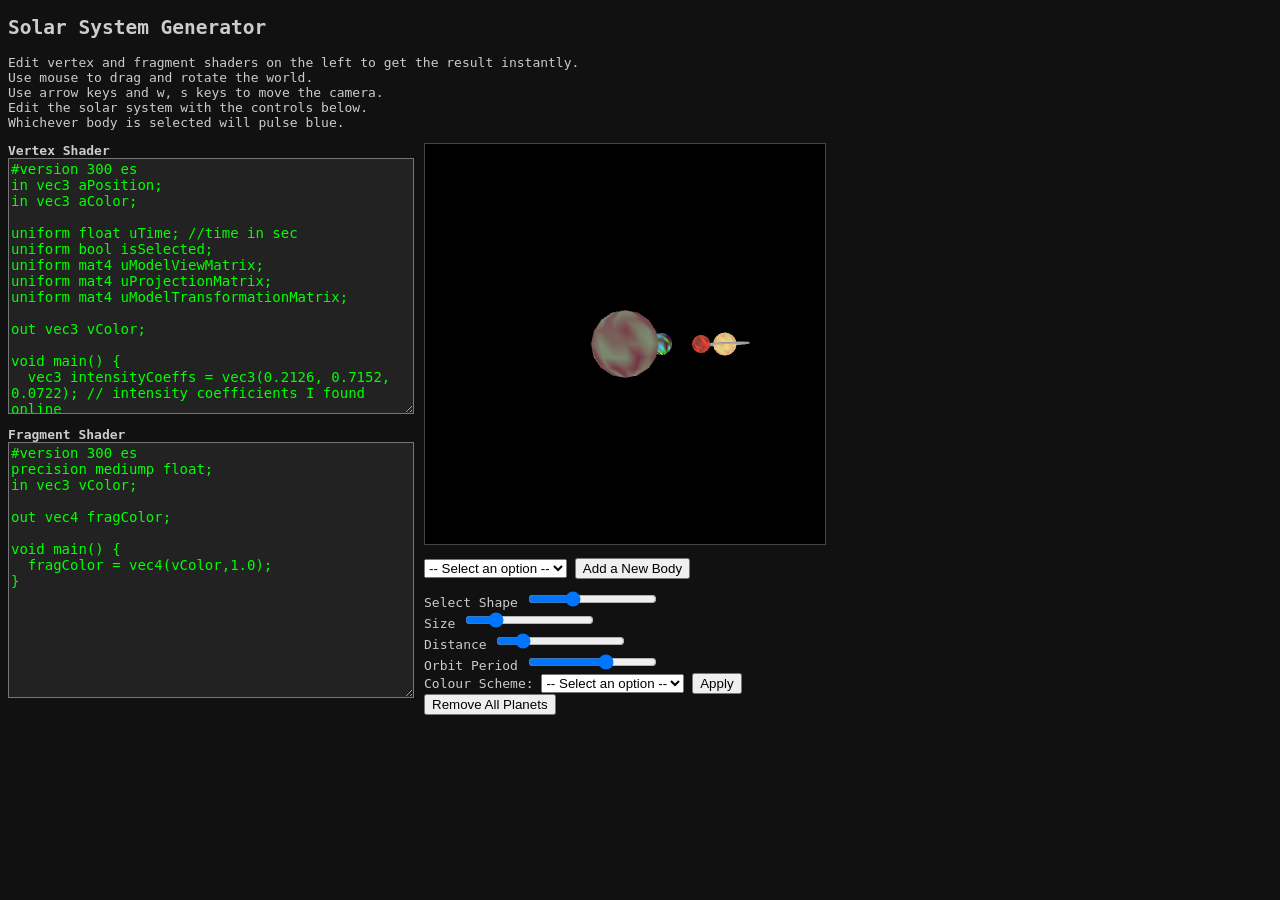
==== commit 3362132b: "undid hw4 setup; should be on hw3 rn; ill do the homepage thing later" ====
--- a/index.html
+++ b/index.html
@@ -3,7 +3,7 @@
 
 <head>
   <meta charset="utf-8">
-  <title>CS512 HW4 - Orrery Model</title>
+  <title>CS512 HW3 - Solar System</title>
   <style>
     body {
       background: #111;
@@ -26,13 +26,12 @@
 </head>
 
 <body>
-  <h2>Orrery Model</h2>
+  <h2>Solar System Generator</h2>
   <p>Edit vertex and fragment shaders on the left to get the result instantly.<br>
-  Use mouse to drag and rotate the world.<br>
-  Use arrow keys and w, s keys to move the camera.<br>
-  By default, the solar system will spin on it's own<br>
-  (The orbits are roughly accurate relative to each other!)<br>
-  Untick the "Animate?" checkboxes to manually set a rotation</p>
+  Use mouse to drag and rotate the world. <br>
+Use arrow keys and w, s keys to move the camera.<br>
+Edit the solar system with the controls below.<br>
+Whichever body is selected will pulse blue.</p>
 
   <div style="display: flex; gap: 10px; align-items: flex-start;">
     <div style="display: flex; flex-direction: column; gap: 10px;">
@@ -47,40 +46,58 @@
     </div>
     <div style="display: flex; flex-direction: column; gap: 10px;">
       <div>
-        <canvas id="glcanvas" width="600" height="500"></canvas>
+        <canvas id="glcanvas" width="400" height="400"></canvas>
       </div>
       <div>
+        <select id="shapeSelect">
+          <option value="" disabled selected>-- Select an option --</option>
+          <option value="sphere">Sphere</option>
+          <option value="torus">Torus</option>
+          <option value="cone">Cone</option>
+          <option value="ringedPlanet">Ringed Planet</option>
+          <option value="cube">Cube</option>
+        </select>
+        <button id="addButton">Add a New Body</button>
       </div>
       <div class="sliders">
         <div>
-          <label>Earth Orbit Rotation</label>
-          <input type="range" min="0" max="6.28" value="0" step="0.01" id="sunRotation">
-          <label>Animate?</label>
-          <input type="checkbox" id="sunAnim" checked="true">
+          <label>Select Shape</label>
+          <input type="range" min="0" max="3" value="1" id="objectId">
         </div>
         <div>
-          <label>Moon Orbit Rotation</label>
-          <input type="range" min="0" max="6.28" value="0" step="0.01" id="earthRotation">
-          <label>Animate?</label>
-          <input type="checkbox" id="earthAnim" checked="true">
+          <label>Size</label>
+          <input type="range" min="0.01" max="5" value="1" step="0.01" id="objectSize">
         </div>
         <div>
-          <label>Satelite Orbit Rotation</label>
-          <input type="range" min="0" max="6.28" value="0" step="0.01" id="moonRotation">
-          <label>Animate?</label>
-          <input type="checkbox" id="moonAnim" checked="true">
+          <label>Distance</label>
+          <input type="range" min="0" max="30" value="5" step="0.1" id="objectDist">
         </div>
         <div>
-          <label>Mars Orbit Rotation</label>
-          <input type="range" min="0" max="6.28" value="0" step="0.01" id="marsRotation">
-          <label>Animate?</label>
-          <input type="checkbox" id="marsAnim" checked="true">
+          <label>Orbit Period</label>
+          <input type="range" min="-40" max="40" value="10" id="period">
+        </div>
+        <div>
+          <label for="colourSelect">Colour Scheme:</label>
+          <select id="colourSelect">
+            <option value="" disabled selected>-- Select an option --</option>
+            <option value="0">Sun</option>
+            <option value="1">White</option>
+            <option value="2">Chaos</option>
+            <option value="3">Earth</option>
+            <option value="4">Mars</option>
+            <option value="5">Moon</option>
+            <option value="6">Neptune</option>
+            <option value="7">Saturn</option>
+            <option value="8">Oracle</option>
+            <option value="10">White Opal</option>
+          </select>
+
+          <button id="applyButton">Apply</button>
+        </div>
+        <div>
+          <button id="reset">Remove All Planets</button>
         </div>
       </div>
-    </div>
-    <div style="display: flex; flex-direction: column; gap: 10px;">
-      <h1>Inspiration:</h1>
-      <img src="https://www.orreries.co.uk/wp-content/uploads/2022/01/the-solar-system-model-116.jpg" width="600px">
     </div>
   </div>
 
@@ -90,6 +107,7 @@
 in vec3 aColor;
 
 uniform float uTime; //time in sec
+uniform bool isSelected;
 uniform mat4 uModelViewMatrix;
 uniform mat4 uProjectionMatrix;
 uniform mat4 uModelTransformationMatrix;
@@ -97,9 +115,27 @@
 out vec3 vColor;
 
 void main() {
+  vec3 intensityCoeffs = vec3(0.2126, 0.7152, 0.0722); // intensity coefficients I found online
+
   gl_Position = uProjectionMatrix * uModelViewMatrix * uModelTransformationMatrix * vec4(aPosition,1.0);
 
-  vColor = aColor;
+  // if the object is selected, blink it blue
+  if (isSelected) {
+    // compute intensity of the original colour
+    float intensity = dot(aColor, intensityCoeffs);
+
+    // make a blue tinted version of the original colour using the intensity
+    vec3 blueVersion = vec3(0.1*intensity,0.7*intensity,intensity);
+
+    // compute sin^2 and cos^2 of uTime (sin^2+cos^2=1 so we can weigh the blue tinted version of the colours and the original colours equally)
+    float sinSq = sin(uTime)*sin(uTime);
+    float cosSq = cos(uTime)*cos(uTime);
+
+    // interpolated colour between original and blue
+    vColor = min((0.4+cosSq),1.) * aColor + max((sinSq-0.4),0.) * blueVersion;
+  } else {
+    vColor = aColor;
+  }
 }
 </script>
   <!-- Fragment Shader -->
@@ -126,36 +162,18 @@
       }
     }
 
-    class AttributeBody extends Body {
-      constructor(vs, is, cs, size, position) {
+    class Planet extends Body {
+      constructor(vs, is, cs, dist, size, orbitPeriod) {
         super(vs, is, cs);
-        this.position = position;
+        this.distance = dist;
         this.size = size;
-        this.rotate = mat4Identity();
+        this.orbitPeriod = orbitPeriod;
+        this.angleOffset = 0;
       }
       get transform() {
-        let scale = new Float32Array([this.size[0], 0, 0, 0, 0, this.size[1], 0, 0, 0, 0, this.size[2], 0, 0, 0, 0, 1]);
-        let translate = mat4Translate(mat4Identity(), this.position);
-        let mid = multiplyMat4(this.rotate,scale);
-        return multiplyMat4(translate, mid);
-      }
-    }
-
-    class ComplexObject {
-      constructor() {
-        this.bodies = [];
-        this.modelSpaceTransform = mat4Identity();
-      }
-      push(obj) {
-        this.bodies.push(obj);
-      }
-    }
-
-    class HeirarchicalModelNode {
-      constructor(complexObj, transform) {
-        this.body = complexObj;
-        this.transform = transform;
-        this.children = [];
+        let scale = new Float32Array([this.size, 0, 0, 0, 0, this.size, 0, 0, 0, 0, this.size, 0, 0, 0, 0, 1]);
+        let translate = mat4Translate(mat4Identity(), [this.distance, 0, 0]);
+        return multiplyMat4(translate, scale);
       }
     }
 
@@ -195,265 +213,75 @@
     let program, posLoc, colorLoc, timeLoc, uMVM, uPM, uMTM;
     let vbo, nbo, ibo;
 
-    let anim = [true,true,true,true];
-
-    let heirarchicalObjects = [];
+    let bodies = [];
+
+    // this is a janky implementation, but it was a last minute addition and I didn't want to refactor everything.
+    let dependentBodies = []; // for ringed planets and such
 
     let u = 16;
     let v = 8;
 
-    let vs, cs, is, aBody;
-
-    /*
-    #################################
-    #                               #
-    #     Setting up the object     #
-    #                               #
-    #################################
-    */
-
-    // setup base object
-    let cObj = new ComplexObject();
-    
-    // base torus
-    vs = torusVertices(u, v, 1, 2);
-    cs = getColoursFromScheme(vs.length, "gold");
-    is = indices(u,v);
-    aBody = new AttributeBody(vs, is, cs, [0.8,0.8,0.1], [0,1,0]);
-    aBody.rotate = mat4RotateX(mat4Identity(), Math.PI/2);
-    cObj.push(aBody);
-
-    // base legs
-    vs = cubeVertices;
-    cs = getColoursFromScheme(vs.length, "gold");
-    is = cubeIndices;
-
-    // leg 1
-    aBody = new AttributeBody(vs, is, cs, [0.3,0.1,2], [0,0,-1]);
-    aBody.rotate = mat4RotateX(mat4Identity(), -Math.PI/3);
-    cObj.push(aBody);
-
-    // leg 2
-    aBody = new AttributeBody(vs, is, cs, [0.3,0.1,2], [0,0,1]);
-    aBody.rotate = mat4RotateX(mat4Identity(), Math.PI/3);
-    cObj.push(aBody);
-
-    // leg 3
-    aBody = new AttributeBody(vs, is, cs, [0.3,0.1,2], [1,0,0]);
-    aBody.rotate = mat4RotateX(mat4RotateY(mat4Identity(), Math.PI/2), Math.PI/3);
-    cObj.push(aBody);
-
-    // leg 4
-    aBody = new AttributeBody(vs, is, cs, [0.3,0.1,2], [-1,0,0]);
-    aBody.rotate = mat4RotateX(mat4RotateY(mat4Identity(), 3*Math.PI/2), Math.PI/3);
-    cObj.push(aBody);
-
-    // setup base plate node (this will be the root of our tree)
-    cObj.globalSpaceTransform = mat4Translate(mat4Identity(), [0,-2.5,0]);
-    let baseNode = new HeirarchicalModelNode(cObj, mat4Identity());
-
-    // setup sun object
-    cObj = new ComplexObject(); // sun object container
-
-    // sun sphere
-    vs = UVSphereVertices(u, v, 1);
-    cs = getColoursFromScheme(vs.length, "sun");
-    is = indices(u,v);
-    aBody = new AttributeBody(vs, is, cs, [1.2,1.2,1.2], [0,0,0]);
-    cObj.push(aBody);
-
-    // sun stick
-    vs = cubeVertices;
-    cs = getColoursFromScheme(vs.length, "gold");
-    is = cubeIndices;
-    aBody = new AttributeBody(vs, is, cs, [0.1,0.8,0.1], [0,-2,0]);
-    cObj.push(aBody);
-
-    // setup sun node
-    let sunNode = new HeirarchicalModelNode(cObj, mat4Identity());
-    cObj.globalSpaceTransform = mat4Translate(mat4Identity(), [0,4.5,0]);
-    baseNode.children.push(sunNode);
-
-    // setup sun to earth stick object
-    cObj = new ComplexObject();
-
-    // sun to earth stick
-    vs = cubeVertices;
-    cs = getColoursFromScheme(vs.length, "gold");
-    is = cubeIndices;
-    aBody = new AttributeBody(vs, is, cs, [3,0.1,0.1], [2.9,-2.1,0]);
-    cObj.push(aBody);
-
-    // setup sun-earth stick node
-    cObj.globalSpaceTransform = mat4Translate(mat4Identity(), [0,0,0]);
-    let sun2earthNode = new HeirarchicalModelNode(cObj, mat4Identity());
-    sunNode.children.push(sun2earthNode);
-
-    // setup earth object
-    cObj = new ComplexObject();
-  
-    // earth sphere
-    vs = UVSphereVertices(u, v, 1);
-    cs = getColoursFromScheme(vs.length, "earth");
-    is = indices(u,v);
-    aBody = new AttributeBody(vs, is, cs, [0.6,0.6,0.6], [0,0,0]);
-    cObj.push(aBody);
-
-    // earth stick
-    vs = cubeVertices;
-    cs = getColoursFromScheme(vs.length, "gold");
-    is = cubeIndices;
-    aBody = new AttributeBody(vs, is, cs, [0.1,0.8,0.1], [0,-1.3,0]);
-    cObj.push(aBody);
-
-    // setup earth node
-    cObj.globalSpaceTransform = mat4Translate(mat4Identity(), [5.8,0,0]);
-    let earthNode = new HeirarchicalModelNode(cObj, mat4Identity());
-    sun2earthNode.children.push(earthNode);
-
-    // setup earth to moon stick object
-    cObj = new ComplexObject();
-
-    // earth to moon stick
-    vs = cubeVertices;
-    cs = getColoursFromScheme(vs.length, "gold");
-    is = cubeIndices;
-    aBody = new AttributeBody(vs, is, cs, [1.2,0.1,0.1], [-1.2,-1,0]);
-    cObj.push(aBody);
-
-    // setup earth-moon stick node
-    cObj.globalSpaceTransform = mat4Translate(mat4Identity(), [5.8,0,0]);
-    let earth2moonNode = new HeirarchicalModelNode(cObj, mat4Identity());
-    sun2earthNode.children.push(earth2moonNode);
-
-    // setup moon object
-    cObj = new ComplexObject();
-
-    // moon sphere
-    vs = UVSphereVertices(u, v, 1);
-    cs = getColoursFromScheme(vs.length, "moon");
-    is = indices(u,v);
-    aBody = new AttributeBody(vs, is, cs, [0.3,0.3,0.3], [0,0,0]);
-    cObj.push(aBody);
-
-    // moon stick
-    vs = cubeVertices;
-    cs = getColoursFromScheme(vs.length, "gold");
-    is = cubeIndices;
-    aBody = new AttributeBody(vs, is, cs, [0.1,0.4,0.1], [0,-0.7,0]);
-    cObj.push(aBody);
-
-    // setup moon node
-    cObj.globalSpaceTransform = mat4Translate(mat4Identity(), [-2.3,0,0]);
-    let moonNode = new HeirarchicalModelNode(cObj, mat4Identity());
-    earth2moonNode.children.push(moonNode);
-
-    // setup earth to moon stick object
-    cObj = new ComplexObject();
-
-    // moon to satelite stick
-    vs = cubeVertices;
-    cs = getColoursFromScheme(vs.length, "gold");
-    is = cubeIndices;
-    aBody = new AttributeBody(vs, is, cs, [0.5,0.1,0.1], [0.4,-0.5,0]);
-    cObj.push(aBody);
-
-    // setup moon-satelite stick node
-    cObj.globalSpaceTransform = mat4Translate(mat4Identity(), [-2.3,0,0]);
-    let moon2sateliteNode = new HeirarchicalModelNode(cObj, mat4Identity());
-    earth2moonNode.children.push(moon2sateliteNode);
-
-    // setup satelite object
-    cObj = new ComplexObject();
-
-    // satelite cone body
-    vs = coneVertices(u, v, 1, 1);
-    cs = getColoursFromScheme(vs.length, "satelite");
-    is = indices(u,v);
-    aBody = new AttributeBody(vs, is, cs, [0.15,0.15,-0.6], [0,0,0.3]);
-    cObj.push(aBody);
-
-    // satelite rectangle solar panels
-    vs = cubeVertices;
-    cs = getColoursFromScheme(vs.length, "solar");
-    is = cubeIndices;
-    aBody = new AttributeBody(vs, is, cs, [0.3,0.02,0.1], [0,0,0.1]);
-    cObj.push(aBody);
-
-    // satelite stick
-    vs = cubeVertices;
-    cs = getColoursFromScheme(vs.length, "gold");
-    is = cubeIndices;
-    aBody = new AttributeBody(vs, is, cs, [0.1,0.3,0.1], [0,-0.3,0]);
-    cObj.push(aBody);
-
-    // setup satelite node
-    let sateliteNode = new HeirarchicalModelNode(cObj, mat4Identity());
-    moon2sateliteNode.children.push(sateliteNode);
-    cObj.globalSpaceTransform = mat4Translate(mat4Identity(), [0.9,0,0]);
-
-    // setup sun to earth stick object
-    cObj = new ComplexObject();
-
-    // sun to mars stick
-    vs = cubeVertices;
-    cs = getColoursFromScheme(vs.length, "gold");
-    is = cubeIndices;
-    aBody = new AttributeBody(vs, is, cs, [5,0.1,0.1], [4.9,-2.8,0]);
-    cObj.push(aBody);
-
-    // setup sun-mars stick node
-    cObj.globalSpaceTransform = mat4Translate(mat4Identity(), [0,0,0]);
-    let sun2marsNode = new HeirarchicalModelNode(cObj, mat4Identity());
-    sunNode.children.push(sun2marsNode);
-
-    // setup mars object
-    cObj = new ComplexObject();
-  
-    // mars sphere
-    vs = UVSphereVertices(u, v, 1);
-    cs = getColoursFromScheme(vs.length, "mars");
-    is = indices(u,v);
-    aBody = new AttributeBody(vs, is, cs, [0.5,0.5,0.5], [0,0,0]);
-    cObj.push(aBody);
-
-    // mars stick
-    vs = cubeVertices;
-    cs = getColoursFromScheme(vs.length, "gold");
-    is = cubeIndices;
-    aBody = new AttributeBody(vs, is, cs, [0.1,1.1,0.1], [0,-1.6,0]);
-    cObj.push(aBody);
-
-    // setup mars node
-    cObj.globalSpaceTransform = mat4Translate(mat4Identity(), [9.8,0,0]);
-    let marsNode = new HeirarchicalModelNode(cObj, mat4Identity());
-    sun2marsNode.children.push(marsNode);
-
-    heirarchicalObjects.push(baseNode);
-
-    /*
-    ##################################
-    #                                #
-    #           Functions            #
-    #                                #
-    ##################################
-    */
-
-    function DFSTransformGen(tree, transform) { 
-      let modelTransformPairs = [];
-      let gst = tree.body.globalSpaceTransform; // global space transform
-      let brt = tree.transform // body rotation transform
-      let localTransform = multiplyMat4(gst, brt);
-      transform = multiplyMat4(transform, localTransform);
-      tree.children.forEach(child => {
-        let subArr = DFSTransformGen( child, transform);
-        modelTransformPairs = modelTransformPairs.concat(subArr);
-      });
-
-      modelTransformPairs.push(([tree.body, transform]));
-      return modelTransformPairs;
-    }
-
+    let selected = 0;
+
+    addShape(0, [u, v, 1], 0, 1.5, 20);
+    bodies[0].colours = getColoursFromScheme(bodies[0].vertices.length, "0"); // set middle to Sun Colours
+    addShape(0, [u, v, 1], 3, 0.6, 10);
+    bodies[1].colours = getColoursFromScheme(bodies[0].vertices.length, "3"); // set second to Earth Colours
+    addShape(0, [u, v, 1], 5, 0.5, 15);
+    bodies[2].colours = getColoursFromScheme(bodies[0].vertices.length, "4"); // set third to Mars Colours
+    addShape(3, [u, v, 1], 8, 0.7, 12);
+    bodies[3].colours = getColoursFromScheme(bodies[0].vertices.length, "7"); // set fourth to Saturn Colours
+
+    function addShape(shapeId, args, dist, size, op) { 
+      let vs, cs, is;
+      switch (shapeId) {
+        // UV sphere
+        case 0: {
+          vs = UVSphereVertices(args[0], args[1], args[2]);
+          break;
+        }
+        // torus
+        case 1: {
+          vs = torusVertices(args[0], args[1], args[2], args[3]);
+          break;
+        }
+        // cone
+        case 2: {
+          vs = coneVertices(args[0], args[1], args[2], args[3]);
+          break;
+        }
+        // ringed planet
+        case 3: {
+          vs = torusVertices(u, v, 1.7, 0.3);
+          cs = getRandomColours(vs.length, 0.55, 0.55, 0.55, 0.15, 0.15, 0.15);
+          is = indices(u, v);
+
+          let tuple = [bodies.length, new Planet(vs, is, cs, -1, size, -1)];
+          dependentBodies.push(tuple);
+          
+          vs = UVSphereVertices(args[0], args[1], args[2]);
+          break;
+        }
+        // cube
+        case 4: {
+          vs = cubeVertices;
+          break;
+        }
+      }
+      // get a random colour scheme and get that many colours
+      let sel = String(Math.floor(Math.random() * 10));
+      cs = getColoursFromScheme(vs.length, sel);
+
+      if (shapeId == 4) {
+        is = cubeIndices
+      } else {
+        is = indices(args[0], args[1]);
+      }
+      
+      bodies.push(new Planet(vs, is, cs, dist, size, op));
+    }
+
+    // Buffers
     function initBuffers(vs, cs, is) {
       vbo = gl.createBuffer();
       gl.bindBuffer(gl.ARRAY_BUFFER, vbo);
@@ -471,6 +299,7 @@
       try {
         program = createProgram(gl, vertEditor.value, fragEditor.value);
         gl.useProgram(program);
+        selectionLoc = gl.getUniformLocation(program, "isSelected");
         posLoc = gl.getAttribLocation(program, "aPosition");
         colorLoc = gl.getAttribLocation(program, "aColor");
         timeLoc = gl.getUniformLocation(program, "uTime");
@@ -512,72 +341,124 @@
       }
     });
 
-    // Buttons and Sliders and Such Setup
-    const sunSlider = document.getElementById('sunRotation');
-    const earthSlider = document.getElementById('earthRotation');
-    const moonSlider = document.getElementById('moonRotation');
-    const marsSlider = document.getElementById('marsRotation');
-
-    const sunAnim = document.getElementById('sunAnim');
-    const earthAnim = document.getElementById('earthAnim');
-    const moonAnim = document.getElementById('moonAnim');
-    const marsAnim = document.getElementById('marsAnim');
+    // Button setup
+    const colourSelectElement = document.getElementById('colourSelect');
+    const applyButton = document.getElementById('applyButton');
+    const shapeSelectElement = document.getElementById('shapeSelect');
+
+    const addButton = document.getElementById('addButton');
+    const resetButton = document.getElementById("reset");
+    
+    const objectSlider = document.getElementById('objectId');
+    const sizeSlider = document.getElementById('objectSize');
+    const distSlider = document.getElementById('objectDist');
+    const periodSlider = document.getElementById('period');
+
+    function getColoursFromScheme(numVertices, sel) {
+      let colours;
+      switch (sel) {
+        case "0": colours = getRandomColours(numVertices, 1, 0.15, 0.15, 0, 0.5, 0); break;
+        case "1": colours = getRandomGreyscale(numVertices, 1, 0); break;
+        case "2": colours = getRandomColours(numVertices, 0, 0, 0, 1, 1, 1); break;
+        case "3": colours = getRandomColours(numVertices, 0.33, 0, 0, 0, 1, 1); break;
+        case "4": colours = getRandomColours(numVertices, 0.4, 0.2, 0.2, 0.7, 0.1, 0); break;
+        case "5": colours = getRandomGreyscale(numVertices, 0.4, 0.4); break;
+        case "6": colours = getRandomColours(numVertices, 0.3, 0.2, 0.9, 0.1, 0.1, 0.1); break;
+        case "7": colours = getRandomColours(numVertices, 0.8, 0.65, 0.5, 0.2, 0.2, 0); break;
+        case "8": colours = getRandomColours(numVertices, 0.5, 0, 1, 0.5, 0, 0); break;
+        case "9": colours = getRandomColours(numVertices, 0, 0, 0, 0.2, 0.2, 0.2); break;
+        case "10": colours = getRandomColours(numVertices, 0.8, 0.8, 0.8, 0.2, 0.2, 0.2); break;
+      }
+      return colours;
+    }
+
+    // Apply changes
+    applyButton.addEventListener('click', () => {
+      const selectedValue = colourSelectElement.value;
+      
+      if (selectedValue) {
+
+        const i = Number(objectSlider.value);
+        let numVertices = bodies[i].vertices.length;
+        bodies[i].colours = getColoursFromScheme(numVertices, selectedValue);
+      }
+    });
+
+    // Add button functionality
+    addButton.addEventListener('click', () => {
+      const selectedShape = shapeSelectElement.value;
+
+      objectSlider.max = String(Number(objectSlider.max) + 1);
+      switch (selectedShape) {
+        case "sphere": {
+          addShape(0, [u, v, 1], 1+5*Math.random(), 0.3+Math.random(), 2+5*Math.random());
+          break;
+        }
+        case "torus": {
+          addShape(1, [u, v, 1, 0.2], 1+7*Math.random(), 0.3+Math.random(), 2+5*Math.random());
+          break;
+        }
+        case "cone": {
+          addShape(2, [u, v, 1, -1], 1+7*Math.random(), 0.3+Math.random(), 2+5*Math.random());
+          break;
+        }
+        case "ringedPlanet": {
+          addShape(3, [u, v, 1], 1+5*Math.random(), 0.3+Math.random(), 2+5*Math.random());
+          break;
+        }
+        case "cube": {
+          addShape(4, [u, v, 1], 1+5*Math.random(), 0.3+Math.random(), 2+5*Math.random());
+          break;
+        }
+      }
+    });
 
     // add slider functionality
-    sunSlider.addEventListener("change", function() {
-      let sunRotation = Number(sunSlider.value);
-
-      sun2earthNode.transform = mat4RotateY(mat4Identity(), sunRotation);
-    });
-
-    earthSlider.addEventListener("change", function() {
-      let earthRotation = Number(earthSlider.value);
-
-      earth2moonNode.transform = mat4RotateY(mat4Identity(), earthRotation);
-    });
-
-    moonSlider.addEventListener("change", function() {
-      let moonRotation = Number(moonSlider.value);
-
-      moon2sateliteNode.transform = mat4RotateY(mat4Identity(), moonRotation);
-    });
-
-    marsSlider.addEventListener("change", function() {
-      let marsRotation = Number(marsSlider.value);
-
-      sun2marsNode.transform = mat4RotateY(mat4Identity(), marsRotation);
-    });
-
-    sunAnim.addEventListener("change", function() {
-      anim[0] = sunAnim.checked;
-      if (!anim[0]) {
-        let sunRotation = Number(sunSlider.value);
-        sun2earthNode.transform = mat4RotateY(mat4Identity(), sunRotation);
-      }
-    });
-
-    earthAnim.addEventListener("change", function() {
-      anim[1] = earthAnim.checked;
-      if (!anim[1]) {
-        let earthRotation = Number(earthSlider.value);
-        earth2moonNode.transform = mat4RotateY(mat4Identity(), earthRotation);
-      }
-    });
-
-    moonAnim.addEventListener("change", function() {
-      anim[2] = moonAnim.checked;
-      if (!anim[2]) {
-        let moonRotation = Number(moonSlider.value);
-        moon2sateliteNode.transform = mat4RotateY(mat4Identity(), moonRotation);
-      }
-    });
-
-    marsAnim.addEventListener("change", function() {
-      anim[3] = marsAnim.checked;
-      if (!anim[3]) {
-        let marsRotation = Number(marsSlider.value);
-        sun2marsNode.transform = mat4RotateY(mat4Identity(), marsRotation);
-      }
+    objectSlider.addEventListener("change", function() {
+      selected = Number(objectSlider.value)
+    });
+
+    sizeSlider.addEventListener("change", function() {
+      const objectId = Number(objectSlider.value);
+
+      const size = sizeSlider.value;
+      bodies[objectId].size = size;
+    });
+
+    distSlider.addEventListener("change", function() {
+      const objectId = Number(objectSlider.value);
+
+      const dist = distSlider.value;
+      bodies[objectId].distance = dist;
+    });
+
+    periodSlider.addEventListener("change", function() {
+      const objectId = Number(objectSlider.value);
+      const period = periodSlider.value;
+
+      if (bodies[objectId].orbitPeriod != 0) {
+        bodies[objectId].angleOffset += (2*Math.PI*(Date.now() - startTime)/1000) / bodies[objectId].orbitPeriod;
+      }
+      if (period != 0) {
+        bodies[objectId].angleOffset -= (2*Math.PI*(Date.now() - startTime)/1000) / period;
+      }
+      if (bodies[objectId].angleOffset > 2*Math.PI || bodies[objectId].angleOffset < 2*Math.PI) {
+        bodies[objectId].angleOffset %= 2*Math.PI;
+      }
+
+      bodies[objectId].orbitPeriod = period;
+
+      console.log(bodies[objectId].angleOffset);
+    });
+
+    // clear button setup
+    resetButton.addEventListener('click', () => {
+      while (bodies.length > 1) {
+        bodies.pop();
+      }
+      dependentBodies = [];
+      objectSlider.max = 0;
+      objectSlider.value = 0;
     });
 
     // Projection setup
@@ -588,11 +469,24 @@
     // Perspective and Orthographic projection
     let projPerspective = perspective(fov, aspect, zNear, zFar);
 
+    let projOrtho = matMul(
+    box2Cube(-orthoSize * aspect, orthoSize * aspect, -orthoSize, orthoSize, zNear, zFar),
+    flipZ() 
+    );
     let proj = projPerspective;
 
-    function subRender(rotation, deltaTime, vs, cs, is, transform) {
+    function subRender(rotation, deltaTime, vs, cs, is, transform, period, angleOffset) {
       // init model transformation matrix as identity matrix
       let modelTransformationMatrix = transform;
+
+      // orbit rotation
+      let orbitRotation;
+      if (period != 0) {
+        orbitRotation = mat4RotateY(mat4Identity(), ((2*Math.PI*deltaTime/1000)/period)+angleOffset);
+      } else {
+        orbitRotation = mat4RotateY(mat4Identity(), angleOffset);
+      }
+      modelTransformationMatrix = multiplyMat4(orbitRotation, modelTransformationMatrix);
 
       // object rotation based on camera
       modelTransformationMatrix = multiplyMat4(rotation, modelTransformationMatrix);
@@ -613,7 +507,7 @@
       gl.drawElements(gl.TRIANGLES, is.length, gl.UNSIGNED_SHORT, 0);
     }
 
-    function renderScene() {
+    function render() {
       gl.enable(gl.DEPTH_TEST);
       gl.clearColor(0, 0, 0, 1);
       gl.clear(gl.COLOR_BUFFER_BIT | gl.DEPTH_BUFFER_BIT);
@@ -639,59 +533,47 @@
       gl.uniformMatrix4fv(uPM, false, proj);
       gl.uniformMatrix4fv(uMVM, false, modelViewMatrix);
 
-      for (var i = 0; i < heirarchicalObjects.length; i++) {
-        let hObj = heirarchicalObjects[i];
-        renderHeirarchicalObject(hObj, deltaTime, rotation);
-      }
-    }
-
-    function renderHeirarchicalObject(hObj, deltaTime, camRotation) {
-      // let order = DFS(hObj);
-      let modelTransformPairs = DFSTransformGen(hObj, mat4Identity());
-      for (var i = 0; i < modelTransformPairs.length; i++) {
-        let cObj = modelTransformPairs[i][0];
-        let transform = modelTransformPairs[i][1];
-        renderComplexObject(cObj, deltaTime, camRotation, transform);
-      }
-    }
-
-    function renderComplexObject(cObj, deltaTime, camRotation, transform) {
-      for (var i = 0; i < cObj.bodies.length; i++) {
-        let aBody = cObj.bodies[i];
-        renderAttributeBody(aBody, deltaTime, camRotation, transform);
-      }
-    }
-
-    function renderAttributeBody(aBody, deltaTime, camRotation, transform) {
-      let vs = aBody.vertices;
-      let cs = aBody.colours;
-      let is = aBody.indices;
-
-      transform = multiplyMat4(transform, aBody.transform);
-
-      subRender(camRotation, deltaTime, vs, cs, is, transform);
-    }
-
-    function updateAnim() {
-      let deltaTime = Date.now() - startTime;
-      if (anim[0]) {
-        sun2earthNode.transform = mat4RotateY(mat4Identity(), deltaTime/10/365);
-      }
-      if (anim[1]) {
-        earth2moonNode.transform = mat4RotateY(mat4Identity(), deltaTime/10/27.3);
-      }
-      if (anim[2]) {
-        moon2sateliteNode.transform = mat4RotateY(mat4Identity(), deltaTime/200);
-      }
-      if (anim[3]) {
-        sun2marsNode.transform = mat4RotateY(mat4Identity(), deltaTime/10/687);
+
+      for (var i = 0; i < bodies.length; i++) {
+        gl.uniform1i(selectionLoc, i == selected);
+        let vs = bodies[i].vertices;
+        let cs = bodies[i].colours;
+        let is = bodies[i].indices;
+        let transform = bodies[i].transform;
+        let period = bodies[i].orbitPeriod;
+        let angleOffset = bodies[i].angleOffset;
+
+        // oscillate the sun's size
+        if (i==0) {
+          let scale = new Float32Array([1.1+0.1*Math.cos(deltaTime/1000), 0, 0, 0, 0, 1.1+0.1*Math.cos(deltaTime/1000), 0, 0, 0, 0, 1.1+0.1*Math.cos(deltaTime/1000), 0, 0, 0, 0, 1]);
+          transform = multiplyMat4(transform, scale);
+        }
+
+        subRender(rotation, deltaTime, vs, cs, is, transform, period, angleOffset);
+      }
+
+      for (var i = 0; i < dependentBodies.length; i++) {
+        gl.uniform1i(selectionLoc, dependentBodies[i][0] == selected);
+        let vs = dependentBodies[i][1].vertices;
+        let cs = dependentBodies[i][1].colours;
+        let is = dependentBodies[i][1].indices;
+        let transform = bodies[dependentBodies[i][0]].transform;
+
+        // set up the ring
+        transform = mat4RotateX(transform, 1.5);
+        let scale = new Float32Array([1+0.15*Math.sin(deltaTime/1000), 0, 0, 0, 0, 1+0.15*Math.cos(deltaTime/1000), 0, 0, 0, 0, 0.3, 0, 0, 0, 0, 1]);
+        transform = multiplyMat4(transform, scale);
+        
+        let period = bodies[dependentBodies[i][0]].orbitPeriod;
+        let angleOffset = bodies[dependentBodies[i][0]].angleOffset;
+        
+        subRender(rotation, deltaTime, vs, cs, is, transform, period, angleOffset);
       }
     }
 
     // Initialize when page loads
     window.onload = function () {
-      setInterval(updateAnim, 10);
-      setInterval(renderScene, 10);
+      setInterval(render, 10);
     }
 
   </script>
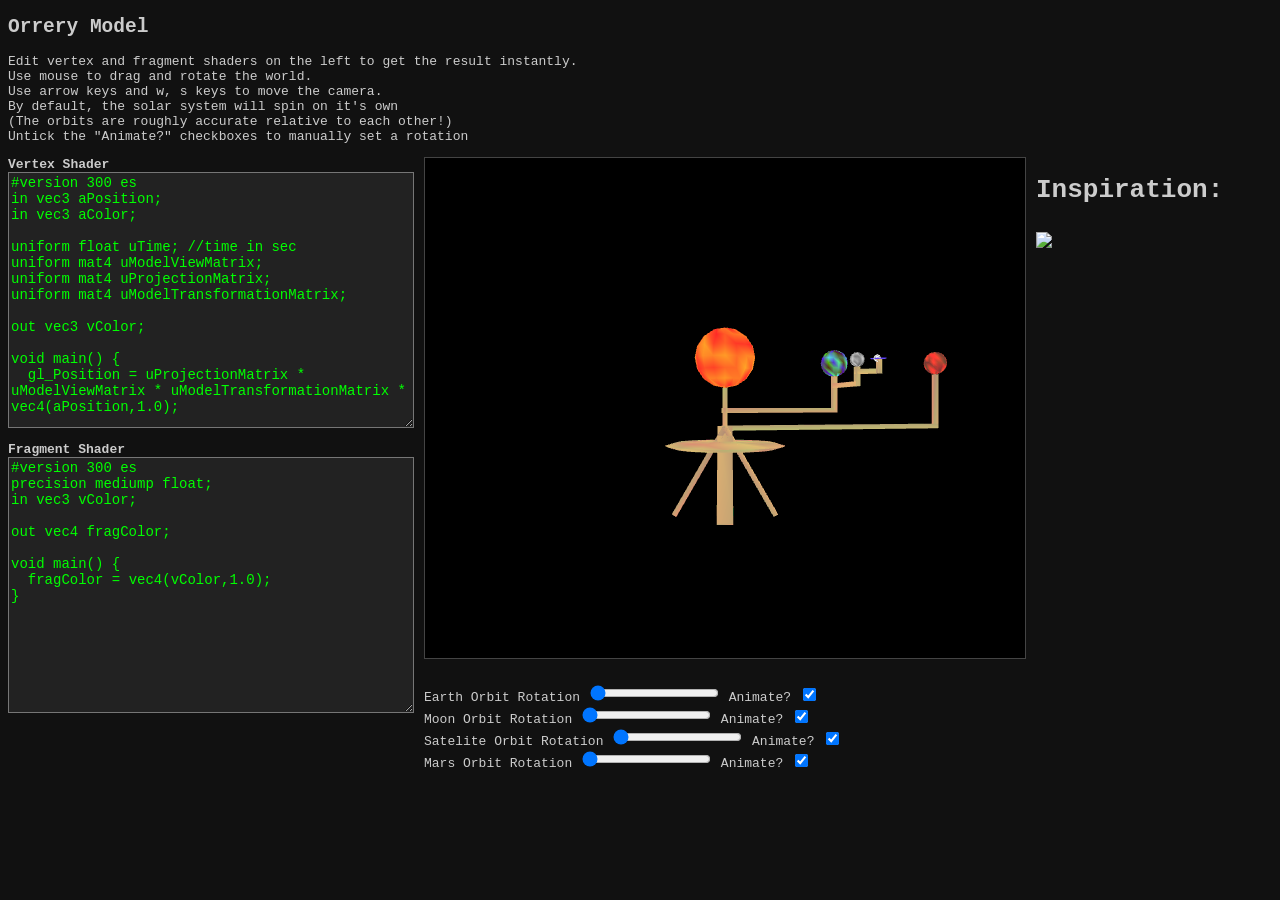
==== commit 53461111: "hw4" ====
--- a/index.html
+++ b/index.html
@@ -3,7 +3,7 @@
 
 <head>
   <meta charset="utf-8">
-  <title>CS512 HW3 - Solar System</title>
+  <title>CS512 HW4 - Orrery Model</title>
   <style>
     body {
       background: #111;
@@ -26,12 +26,13 @@
 </head>
 
 <body>
-  <h2>Solar System Generator</h2>
+  <h2>Orrery Model</h2>
   <p>Edit vertex and fragment shaders on the left to get the result instantly.<br>
-  Use mouse to drag and rotate the world. <br>
-Use arrow keys and w, s keys to move the camera.<br>
-Edit the solar system with the controls below.<br>
-Whichever body is selected will pulse blue.</p>
+  Use mouse to drag and rotate the world.<br>
+  Use arrow keys and w, s keys to move the camera.<br>
+  By default, the solar system will spin on it's own<br>
+  (The orbits are roughly accurate relative to each other!)<br>
+  Untick the "Animate?" checkboxes to manually set a rotation</p>
 
   <div style="display: flex; gap: 10px; align-items: flex-start;">
     <div style="display: flex; flex-direction: column; gap: 10px;">
@@ -46,58 +47,40 @@
     </div>
     <div style="display: flex; flex-direction: column; gap: 10px;">
       <div>
-        <canvas id="glcanvas" width="400" height="400"></canvas>
+        <canvas id="glcanvas" width="600" height="500"></canvas>
       </div>
       <div>
-        <select id="shapeSelect">
-          <option value="" disabled selected>-- Select an option --</option>
-          <option value="sphere">Sphere</option>
-          <option value="torus">Torus</option>
-          <option value="cone">Cone</option>
-          <option value="ringedPlanet">Ringed Planet</option>
-          <option value="cube">Cube</option>
-        </select>
-        <button id="addButton">Add a New Body</button>
       </div>
       <div class="sliders">
         <div>
-          <label>Select Shape</label>
-          <input type="range" min="0" max="3" value="1" id="objectId">
+          <label>Earth Orbit Rotation</label>
+          <input type="range" min="0" max="6.28" value="0" step="0.01" id="sunRotation">
+          <label>Animate?</label>
+          <input type="checkbox" id="sunAnim" checked="true">
         </div>
         <div>
-          <label>Size</label>
-          <input type="range" min="0.01" max="5" value="1" step="0.01" id="objectSize">
+          <label>Moon Orbit Rotation</label>
+          <input type="range" min="0" max="6.28" value="0" step="0.01" id="earthRotation">
+          <label>Animate?</label>
+          <input type="checkbox" id="earthAnim" checked="true">
         </div>
         <div>
-          <label>Distance</label>
-          <input type="range" min="0" max="30" value="5" step="0.1" id="objectDist">
+          <label>Satelite Orbit Rotation</label>
+          <input type="range" min="0" max="6.28" value="0" step="0.01" id="moonRotation">
+          <label>Animate?</label>
+          <input type="checkbox" id="moonAnim" checked="true">
         </div>
         <div>
-          <label>Orbit Period</label>
-          <input type="range" min="-40" max="40" value="10" id="period">
-        </div>
-        <div>
-          <label for="colourSelect">Colour Scheme:</label>
-          <select id="colourSelect">
-            <option value="" disabled selected>-- Select an option --</option>
-            <option value="0">Sun</option>
-            <option value="1">White</option>
-            <option value="2">Chaos</option>
-            <option value="3">Earth</option>
-            <option value="4">Mars</option>
-            <option value="5">Moon</option>
-            <option value="6">Neptune</option>
-            <option value="7">Saturn</option>
-            <option value="8">Oracle</option>
-            <option value="10">White Opal</option>
-          </select>
-
-          <button id="applyButton">Apply</button>
-        </div>
-        <div>
-          <button id="reset">Remove All Planets</button>
+          <label>Mars Orbit Rotation</label>
+          <input type="range" min="0" max="6.28" value="0" step="0.01" id="marsRotation">
+          <label>Animate?</label>
+          <input type="checkbox" id="marsAnim" checked="true">
         </div>
       </div>
+    </div>
+    <div style="display: flex; flex-direction: column; gap: 10px;">
+      <h1>Inspiration:</h1>
+      <img src="https://www.orreries.co.uk/wp-content/uploads/2022/01/the-solar-system-model-116.jpg" width="600px">
     </div>
   </div>
 
@@ -107,7 +90,6 @@
 in vec3 aColor;
 
 uniform float uTime; //time in sec
-uniform bool isSelected;
 uniform mat4 uModelViewMatrix;
 uniform mat4 uProjectionMatrix;
 uniform mat4 uModelTransformationMatrix;
@@ -115,27 +97,9 @@
 out vec3 vColor;
 
 void main() {
-  vec3 intensityCoeffs = vec3(0.2126, 0.7152, 0.0722); // intensity coefficients I found online
-
   gl_Position = uProjectionMatrix * uModelViewMatrix * uModelTransformationMatrix * vec4(aPosition,1.0);
 
-  // if the object is selected, blink it blue
-  if (isSelected) {
-    // compute intensity of the original colour
-    float intensity = dot(aColor, intensityCoeffs);
-
-    // make a blue tinted version of the original colour using the intensity
-    vec3 blueVersion = vec3(0.1*intensity,0.7*intensity,intensity);
-
-    // compute sin^2 and cos^2 of uTime (sin^2+cos^2=1 so we can weigh the blue tinted version of the colours and the original colours equally)
-    float sinSq = sin(uTime)*sin(uTime);
-    float cosSq = cos(uTime)*cos(uTime);
-
-    // interpolated colour between original and blue
-    vColor = min((0.4+cosSq),1.) * aColor + max((sinSq-0.4),0.) * blueVersion;
-  } else {
-    vColor = aColor;
-  }
+  vColor = aColor;
 }
 </script>
   <!-- Fragment Shader -->
@@ -162,18 +126,36 @@
       }
     }
 
-    class Planet extends Body {
-      constructor(vs, is, cs, dist, size, orbitPeriod) {
+    class AttributeBody extends Body {
+      constructor(vs, is, cs, size, position) {
         super(vs, is, cs);
-        this.distance = dist;
+        this.position = position;
         this.size = size;
-        this.orbitPeriod = orbitPeriod;
-        this.angleOffset = 0;
+        this.rotate = mat4Identity();
       }
       get transform() {
-        let scale = new Float32Array([this.size, 0, 0, 0, 0, this.size, 0, 0, 0, 0, this.size, 0, 0, 0, 0, 1]);
-        let translate = mat4Translate(mat4Identity(), [this.distance, 0, 0]);
-        return multiplyMat4(translate, scale);
+        let scale = new Float32Array([this.size[0], 0, 0, 0, 0, this.size[1], 0, 0, 0, 0, this.size[2], 0, 0, 0, 0, 1]);
+        let translate = mat4Translate(mat4Identity(), this.position);
+        let mid = multiplyMat4(this.rotate,scale);
+        return multiplyMat4(translate, mid);
+      }
+    }
+
+    class ComplexObject {
+      constructor() {
+        this.bodies = [];
+        this.modelSpaceTransform = mat4Identity();
+      }
+      push(obj) {
+        this.bodies.push(obj);
+      }
+    }
+
+    class HeirarchicalModelNode {
+      constructor(complexObj, transform) {
+        this.body = complexObj;
+        this.transform = transform;
+        this.children = [];
       }
     }
 
@@ -213,75 +195,265 @@
     let program, posLoc, colorLoc, timeLoc, uMVM, uPM, uMTM;
     let vbo, nbo, ibo;
 
-    let bodies = [];
-
-    // this is a janky implementation, but it was a last minute addition and I didn't want to refactor everything.
-    let dependentBodies = []; // for ringed planets and such
+    let anim = [true,true,true,true];
+
+    let heirarchicalObjects = [];
 
     let u = 16;
     let v = 8;
 
-    let selected = 0;
-
-    addShape(0, [u, v, 1], 0, 1.5, 20);
-    bodies[0].colours = getColoursFromScheme(bodies[0].vertices.length, "0"); // set middle to Sun Colours
-    addShape(0, [u, v, 1], 3, 0.6, 10);
-    bodies[1].colours = getColoursFromScheme(bodies[0].vertices.length, "3"); // set second to Earth Colours
-    addShape(0, [u, v, 1], 5, 0.5, 15);
-    bodies[2].colours = getColoursFromScheme(bodies[0].vertices.length, "4"); // set third to Mars Colours
-    addShape(3, [u, v, 1], 8, 0.7, 12);
-    bodies[3].colours = getColoursFromScheme(bodies[0].vertices.length, "7"); // set fourth to Saturn Colours
-
-    function addShape(shapeId, args, dist, size, op) { 
-      let vs, cs, is;
-      switch (shapeId) {
-        // UV sphere
-        case 0: {
-          vs = UVSphereVertices(args[0], args[1], args[2]);
-          break;
-        }
-        // torus
-        case 1: {
-          vs = torusVertices(args[0], args[1], args[2], args[3]);
-          break;
-        }
-        // cone
-        case 2: {
-          vs = coneVertices(args[0], args[1], args[2], args[3]);
-          break;
-        }
-        // ringed planet
-        case 3: {
-          vs = torusVertices(u, v, 1.7, 0.3);
-          cs = getRandomColours(vs.length, 0.55, 0.55, 0.55, 0.15, 0.15, 0.15);
-          is = indices(u, v);
-
-          let tuple = [bodies.length, new Planet(vs, is, cs, -1, size, -1)];
-          dependentBodies.push(tuple);
-          
-          vs = UVSphereVertices(args[0], args[1], args[2]);
-          break;
-        }
-        // cube
-        case 4: {
-          vs = cubeVertices;
-          break;
-        }
-      }
-      // get a random colour scheme and get that many colours
-      let sel = String(Math.floor(Math.random() * 10));
-      cs = getColoursFromScheme(vs.length, sel);
-
-      if (shapeId == 4) {
-        is = cubeIndices
-      } else {
-        is = indices(args[0], args[1]);
-      }
-      
-      bodies.push(new Planet(vs, is, cs, dist, size, op));
-    }
-
-    // Buffers
+    let vs, cs, is, aBody;
+
+    /*
+    #################################
+    #                               #
+    #     Setting up the object     #
+    #                               #
+    #################################
+    */
+
+    // setup base object
+    let cObj = new ComplexObject();
+    
+    // base torus
+    vs = torusVertices(u, v, 1, 2);
+    cs = getColoursFromScheme(vs.length, "gold");
+    is = indices(u,v);
+    aBody = new AttributeBody(vs, is, cs, [0.8,0.8,0.1], [0,1,0]);
+    aBody.rotate = mat4RotateX(mat4Identity(), Math.PI/2);
+    cObj.push(aBody);
+
+    // base legs
+    vs = cubeVertices;
+    cs = getColoursFromScheme(vs.length, "gold");
+    is = cubeIndices;
+
+    // leg 1
+    aBody = new AttributeBody(vs, is, cs, [0.3,0.1,2], [0,0,-1]);
+    aBody.rotate = mat4RotateX(mat4Identity(), -Math.PI/3);
+    cObj.push(aBody);
+
+    // leg 2
+    aBody = new AttributeBody(vs, is, cs, [0.3,0.1,2], [0,0,1]);
+    aBody.rotate = mat4RotateX(mat4Identity(), Math.PI/3);
+    cObj.push(aBody);
+
+    // leg 3
+    aBody = new AttributeBody(vs, is, cs, [0.3,0.1,2], [1,0,0]);
+    aBody.rotate = mat4RotateX(mat4RotateY(mat4Identity(), Math.PI/2), Math.PI/3);
+    cObj.push(aBody);
+
+    // leg 4
+    aBody = new AttributeBody(vs, is, cs, [0.3,0.1,2], [-1,0,0]);
+    aBody.rotate = mat4RotateX(mat4RotateY(mat4Identity(), 3*Math.PI/2), Math.PI/3);
+    cObj.push(aBody);
+
+    // setup base plate node (this will be the root of our tree)
+    cObj.globalSpaceTransform = mat4Translate(mat4Identity(), [0,-2.5,0]);
+    let baseNode = new HeirarchicalModelNode(cObj, mat4Identity());
+
+    // setup sun object
+    cObj = new ComplexObject(); // sun object container
+
+    // sun sphere
+    vs = UVSphereVertices(u, v, 1);
+    cs = getColoursFromScheme(vs.length, "sun");
+    is = indices(u,v);
+    aBody = new AttributeBody(vs, is, cs, [1.2,1.2,1.2], [0,0,0]);
+    cObj.push(aBody);
+
+    // sun stick
+    vs = cubeVertices;
+    cs = getColoursFromScheme(vs.length, "gold");
+    is = cubeIndices;
+    aBody = new AttributeBody(vs, is, cs, [0.1,0.8,0.1], [0,-2,0]);
+    cObj.push(aBody);
+
+    // setup sun node
+    let sunNode = new HeirarchicalModelNode(cObj, mat4Identity());
+    cObj.globalSpaceTransform = mat4Translate(mat4Identity(), [0,4.5,0]);
+    baseNode.children.push(sunNode);
+
+    // setup sun to earth stick object
+    cObj = new ComplexObject();
+
+    // sun to earth stick
+    vs = cubeVertices;
+    cs = getColoursFromScheme(vs.length, "gold");
+    is = cubeIndices;
+    aBody = new AttributeBody(vs, is, cs, [3,0.1,0.1], [2.9,-2.1,0]);
+    cObj.push(aBody);
+
+    // setup sun-earth stick node
+    cObj.globalSpaceTransform = mat4Translate(mat4Identity(), [0,0,0]);
+    let sun2earthNode = new HeirarchicalModelNode(cObj, mat4Identity());
+    sunNode.children.push(sun2earthNode);
+
+    // setup earth object
+    cObj = new ComplexObject();
+  
+    // earth sphere
+    vs = UVSphereVertices(u, v, 1);
+    cs = getColoursFromScheme(vs.length, "earth");
+    is = indices(u,v);
+    aBody = new AttributeBody(vs, is, cs, [0.6,0.6,0.6], [0,0,0]);
+    cObj.push(aBody);
+
+    // earth stick
+    vs = cubeVertices;
+    cs = getColoursFromScheme(vs.length, "gold");
+    is = cubeIndices;
+    aBody = new AttributeBody(vs, is, cs, [0.1,0.8,0.1], [0,-1.3,0]);
+    cObj.push(aBody);
+
+    // setup earth node
+    cObj.globalSpaceTransform = mat4Translate(mat4Identity(), [5.8,0,0]);
+    let earthNode = new HeirarchicalModelNode(cObj, mat4Identity());
+    sun2earthNode.children.push(earthNode);
+
+    // setup earth to moon stick object
+    cObj = new ComplexObject();
+
+    // earth to moon stick
+    vs = cubeVertices;
+    cs = getColoursFromScheme(vs.length, "gold");
+    is = cubeIndices;
+    aBody = new AttributeBody(vs, is, cs, [1.2,0.1,0.1], [-1.2,-1,0]);
+    cObj.push(aBody);
+
+    // setup earth-moon stick node
+    cObj.globalSpaceTransform = mat4Translate(mat4Identity(), [5.8,0,0]);
+    let earth2moonNode = new HeirarchicalModelNode(cObj, mat4Identity());
+    sun2earthNode.children.push(earth2moonNode);
+
+    // setup moon object
+    cObj = new ComplexObject();
+
+    // moon sphere
+    vs = UVSphereVertices(u, v, 1);
+    cs = getColoursFromScheme(vs.length, "moon");
+    is = indices(u,v);
+    aBody = new AttributeBody(vs, is, cs, [0.3,0.3,0.3], [0,0,0]);
+    cObj.push(aBody);
+
+    // moon stick
+    vs = cubeVertices;
+    cs = getColoursFromScheme(vs.length, "gold");
+    is = cubeIndices;
+    aBody = new AttributeBody(vs, is, cs, [0.1,0.4,0.1], [0,-0.7,0]);
+    cObj.push(aBody);
+
+    // setup moon node
+    cObj.globalSpaceTransform = mat4Translate(mat4Identity(), [-2.3,0,0]);
+    let moonNode = new HeirarchicalModelNode(cObj, mat4Identity());
+    earth2moonNode.children.push(moonNode);
+
+    // setup earth to moon stick object
+    cObj = new ComplexObject();
+
+    // moon to satelite stick
+    vs = cubeVertices;
+    cs = getColoursFromScheme(vs.length, "gold");
+    is = cubeIndices;
+    aBody = new AttributeBody(vs, is, cs, [0.5,0.1,0.1], [0.4,-0.5,0]);
+    cObj.push(aBody);
+
+    // setup moon-satelite stick node
+    cObj.globalSpaceTransform = mat4Translate(mat4Identity(), [-2.3,0,0]);
+    let moon2sateliteNode = new HeirarchicalModelNode(cObj, mat4Identity());
+    earth2moonNode.children.push(moon2sateliteNode);
+
+    // setup satelite object
+    cObj = new ComplexObject();
+
+    // satelite cone body
+    vs = coneVertices(u, v, 1, 1);
+    cs = getColoursFromScheme(vs.length, "satelite");
+    is = indices(u,v);
+    aBody = new AttributeBody(vs, is, cs, [0.15,0.15,-0.6], [0,0,0.3]);
+    cObj.push(aBody);
+
+    // satelite rectangle solar panels
+    vs = cubeVertices;
+    cs = getColoursFromScheme(vs.length, "solar");
+    is = cubeIndices;
+    aBody = new AttributeBody(vs, is, cs, [0.3,0.02,0.1], [0,0,0.1]);
+    cObj.push(aBody);
+
+    // satelite stick
+    vs = cubeVertices;
+    cs = getColoursFromScheme(vs.length, "gold");
+    is = cubeIndices;
+    aBody = new AttributeBody(vs, is, cs, [0.1,0.3,0.1], [0,-0.3,0]);
+    cObj.push(aBody);
+
+    // setup satelite node
+    let sateliteNode = new HeirarchicalModelNode(cObj, mat4Identity());
+    moon2sateliteNode.children.push(sateliteNode);
+    cObj.globalSpaceTransform = mat4Translate(mat4Identity(), [0.9,0,0]);
+
+    // setup sun to earth stick object
+    cObj = new ComplexObject();
+
+    // sun to mars stick
+    vs = cubeVertices;
+    cs = getColoursFromScheme(vs.length, "gold");
+    is = cubeIndices;
+    aBody = new AttributeBody(vs, is, cs, [5,0.1,0.1], [4.9,-2.8,0]);
+    cObj.push(aBody);
+
+    // setup sun-mars stick node
+    cObj.globalSpaceTransform = mat4Translate(mat4Identity(), [0,0,0]);
+    let sun2marsNode = new HeirarchicalModelNode(cObj, mat4Identity());
+    sunNode.children.push(sun2marsNode);
+
+    // setup mars object
+    cObj = new ComplexObject();
+  
+    // mars sphere
+    vs = UVSphereVertices(u, v, 1);
+    cs = getColoursFromScheme(vs.length, "mars");
+    is = indices(u,v);
+    aBody = new AttributeBody(vs, is, cs, [0.5,0.5,0.5], [0,0,0]);
+    cObj.push(aBody);
+
+    // mars stick
+    vs = cubeVertices;
+    cs = getColoursFromScheme(vs.length, "gold");
+    is = cubeIndices;
+    aBody = new AttributeBody(vs, is, cs, [0.1,1.1,0.1], [0,-1.6,0]);
+    cObj.push(aBody);
+
+    // setup mars node
+    cObj.globalSpaceTransform = mat4Translate(mat4Identity(), [9.8,0,0]);
+    let marsNode = new HeirarchicalModelNode(cObj, mat4Identity());
+    sun2marsNode.children.push(marsNode);
+
+    heirarchicalObjects.push(baseNode);
+
+    /*
+    ##################################
+    #                                #
+    #           Functions            #
+    #                                #
+    ##################################
+    */
+
+    function DFSTransformGen(tree, transform) { 
+      let modelTransformPairs = [];
+      let gst = tree.body.globalSpaceTransform; // global space transform
+      let brt = tree.transform // body rotation transform
+      let localTransform = multiplyMat4(gst, brt);
+      transform = multiplyMat4(transform, localTransform);
+      tree.children.forEach(child => {
+        let subArr = DFSTransformGen( child, transform);
+        modelTransformPairs = modelTransformPairs.concat(subArr);
+      });
+
+      modelTransformPairs.push(([tree.body, transform]));
+      return modelTransformPairs;
+    }
+
     function initBuffers(vs, cs, is) {
       vbo = gl.createBuffer();
       gl.bindBuffer(gl.ARRAY_BUFFER, vbo);
@@ -299,7 +471,6 @@
       try {
         program = createProgram(gl, vertEditor.value, fragEditor.value);
         gl.useProgram(program);
-        selectionLoc = gl.getUniformLocation(program, "isSelected");
         posLoc = gl.getAttribLocation(program, "aPosition");
         colorLoc = gl.getAttribLocation(program, "aColor");
         timeLoc = gl.getUniformLocation(program, "uTime");
@@ -341,124 +512,72 @@
       }
     });
 
-    // Button setup
-    const colourSelectElement = document.getElementById('colourSelect');
-    const applyButton = document.getElementById('applyButton');
-    const shapeSelectElement = document.getElementById('shapeSelect');
-
-    const addButton = document.getElementById('addButton');
-    const resetButton = document.getElementById("reset");
-    
-    const objectSlider = document.getElementById('objectId');
-    const sizeSlider = document.getElementById('objectSize');
-    const distSlider = document.getElementById('objectDist');
-    const periodSlider = document.getElementById('period');
-
-    function getColoursFromScheme(numVertices, sel) {
-      let colours;
-      switch (sel) {
-        case "0": colours = getRandomColours(numVertices, 1, 0.15, 0.15, 0, 0.5, 0); break;
-        case "1": colours = getRandomGreyscale(numVertices, 1, 0); break;
-        case "2": colours = getRandomColours(numVertices, 0, 0, 0, 1, 1, 1); break;
-        case "3": colours = getRandomColours(numVertices, 0.33, 0, 0, 0, 1, 1); break;
-        case "4": colours = getRandomColours(numVertices, 0.4, 0.2, 0.2, 0.7, 0.1, 0); break;
-        case "5": colours = getRandomGreyscale(numVertices, 0.4, 0.4); break;
-        case "6": colours = getRandomColours(numVertices, 0.3, 0.2, 0.9, 0.1, 0.1, 0.1); break;
-        case "7": colours = getRandomColours(numVertices, 0.8, 0.65, 0.5, 0.2, 0.2, 0); break;
-        case "8": colours = getRandomColours(numVertices, 0.5, 0, 1, 0.5, 0, 0); break;
-        case "9": colours = getRandomColours(numVertices, 0, 0, 0, 0.2, 0.2, 0.2); break;
-        case "10": colours = getRandomColours(numVertices, 0.8, 0.8, 0.8, 0.2, 0.2, 0.2); break;
-      }
-      return colours;
-    }
-
-    // Apply changes
-    applyButton.addEventListener('click', () => {
-      const selectedValue = colourSelectElement.value;
-      
-      if (selectedValue) {
-
-        const i = Number(objectSlider.value);
-        let numVertices = bodies[i].vertices.length;
-        bodies[i].colours = getColoursFromScheme(numVertices, selectedValue);
-      }
-    });
-
-    // Add button functionality
-    addButton.addEventListener('click', () => {
-      const selectedShape = shapeSelectElement.value;
-
-      objectSlider.max = String(Number(objectSlider.max) + 1);
-      switch (selectedShape) {
-        case "sphere": {
-          addShape(0, [u, v, 1], 1+5*Math.random(), 0.3+Math.random(), 2+5*Math.random());
-          break;
-        }
-        case "torus": {
-          addShape(1, [u, v, 1, 0.2], 1+7*Math.random(), 0.3+Math.random(), 2+5*Math.random());
-          break;
-        }
-        case "cone": {
-          addShape(2, [u, v, 1, -1], 1+7*Math.random(), 0.3+Math.random(), 2+5*Math.random());
-          break;
-        }
-        case "ringedPlanet": {
-          addShape(3, [u, v, 1], 1+5*Math.random(), 0.3+Math.random(), 2+5*Math.random());
-          break;
-        }
-        case "cube": {
-          addShape(4, [u, v, 1], 1+5*Math.random(), 0.3+Math.random(), 2+5*Math.random());
-          break;
-        }
-      }
-    });
+    // Buttons and Sliders and Such Setup
+    const sunSlider = document.getElementById('sunRotation');
+    const earthSlider = document.getElementById('earthRotation');
+    const moonSlider = document.getElementById('moonRotation');
+    const marsSlider = document.getElementById('marsRotation');
+
+    const sunAnim = document.getElementById('sunAnim');
+    const earthAnim = document.getElementById('earthAnim');
+    const moonAnim = document.getElementById('moonAnim');
+    const marsAnim = document.getElementById('marsAnim');
 
     // add slider functionality
-    objectSlider.addEventListener("change", function() {
-      selected = Number(objectSlider.value)
-    });
-
-    sizeSlider.addEventListener("change", function() {
-      const objectId = Number(objectSlider.value);
-
-      const size = sizeSlider.value;
-      bodies[objectId].size = size;
-    });
-
-    distSlider.addEventListener("change", function() {
-      const objectId = Number(objectSlider.value);
-
-      const dist = distSlider.value;
-      bodies[objectId].distance = dist;
-    });
-
-    periodSlider.addEventListener("change", function() {
-      const objectId = Number(objectSlider.value);
-      const period = periodSlider.value;
-
-      if (bodies[objectId].orbitPeriod != 0) {
-        bodies[objectId].angleOffset += (2*Math.PI*(Date.now() - startTime)/1000) / bodies[objectId].orbitPeriod;
-      }
-      if (period != 0) {
-        bodies[objectId].angleOffset -= (2*Math.PI*(Date.now() - startTime)/1000) / period;
-      }
-      if (bodies[objectId].angleOffset > 2*Math.PI || bodies[objectId].angleOffset < 2*Math.PI) {
-        bodies[objectId].angleOffset %= 2*Math.PI;
-      }
-
-      bodies[objectId].orbitPeriod = period;
-
-      console.log(bodies[objectId].angleOffset);
-    });
-
-    // clear button setup
-    resetButton.addEventListener('click', () => {
-      while (bodies.length > 1) {
-        bodies.pop();
-      }
-      dependentBodies = [];
-      objectSlider.max = 0;
-      objectSlider.value = 0;
+    sunSlider.addEventListener("change", function() {
+      let sunRotation = Number(sunSlider.value);
+
+      sun2earthNode.transform = mat4RotateY(mat4Identity(), sunRotation);
+    });
+
+    earthSlider.addEventListener("change", function() {
+      let earthRotation = Number(earthSlider.value);
+
+      earth2moonNode.transform = mat4RotateY(mat4Identity(), earthRotation);
+    });
+
+    moonSlider.addEventListener("change", function() {
+      let moonRotation = Number(moonSlider.value);
+
+      moon2sateliteNode.transform = mat4RotateY(mat4Identity(), moonRotation);
+    });
+
+    marsSlider.addEventListener("change", function() {
+      let marsRotation = Number(marsSlider.value);
+
+      sun2marsNode.transform = mat4RotateY(mat4Identity(), marsRotation);
+    });
+
+    sunAnim.addEventListener("change", function() {
+      anim[0] = sunAnim.checked;
+      if (!anim[0]) {
+        let sunRotation = Number(sunSlider.value);
+        sun2earthNode.transform = mat4RotateY(mat4Identity(), sunRotation);
+      }
+    });
+
+    earthAnim.addEventListener("change", function() {
+      anim[1] = earthAnim.checked;
+      if (!anim[1]) {
+        let earthRotation = Number(earthSlider.value);
+        earth2moonNode.transform = mat4RotateY(mat4Identity(), earthRotation);
+      }
+    });
+
+    moonAnim.addEventListener("change", function() {
+      anim[2] = moonAnim.checked;
+      if (!anim[2]) {
+        let moonRotation = Number(moonSlider.value);
+        moon2sateliteNode.transform = mat4RotateY(mat4Identity(), moonRotation);
+      }
+    });
+
+    marsAnim.addEventListener("change", function() {
+      anim[3] = marsAnim.checked;
+      if (!anim[3]) {
+        let marsRotation = Number(marsSlider.value);
+        sun2marsNode.transform = mat4RotateY(mat4Identity(), marsRotation);
+      }
     });
 
     // Projection setup
@@ -469,24 +588,11 @@
     // Perspective and Orthographic projection
     let projPerspective = perspective(fov, aspect, zNear, zFar);
 
-    let projOrtho = matMul(
-    box2Cube(-orthoSize * aspect, orthoSize * aspect, -orthoSize, orthoSize, zNear, zFar),
-    flipZ() 
-    );
     let proj = projPerspective;
 
-    function subRender(rotation, deltaTime, vs, cs, is, transform, period, angleOffset) {
+    function subRender(rotation, deltaTime, vs, cs, is, transform) {
       // init model transformation matrix as identity matrix
       let modelTransformationMatrix = transform;
-
-      // orbit rotation
-      let orbitRotation;
-      if (period != 0) {
-        orbitRotation = mat4RotateY(mat4Identity(), ((2*Math.PI*deltaTime/1000)/period)+angleOffset);
-      } else {
-        orbitRotation = mat4RotateY(mat4Identity(), angleOffset);
-      }
-      modelTransformationMatrix = multiplyMat4(orbitRotation, modelTransformationMatrix);
 
       // object rotation based on camera
       modelTransformationMatrix = multiplyMat4(rotation, modelTransformationMatrix);
@@ -507,7 +613,7 @@
       gl.drawElements(gl.TRIANGLES, is.length, gl.UNSIGNED_SHORT, 0);
     }
 
-    function render() {
+    function renderScene() {
       gl.enable(gl.DEPTH_TEST);
       gl.clearColor(0, 0, 0, 1);
       gl.clear(gl.COLOR_BUFFER_BIT | gl.DEPTH_BUFFER_BIT);
@@ -533,47 +639,59 @@
       gl.uniformMatrix4fv(uPM, false, proj);
       gl.uniformMatrix4fv(uMVM, false, modelViewMatrix);
 
-
-      for (var i = 0; i < bodies.length; i++) {
-        gl.uniform1i(selectionLoc, i == selected);
-        let vs = bodies[i].vertices;
-        let cs = bodies[i].colours;
-        let is = bodies[i].indices;
-        let transform = bodies[i].transform;
-        let period = bodies[i].orbitPeriod;
-        let angleOffset = bodies[i].angleOffset;
-
-        // oscillate the sun's size
-        if (i==0) {
-          let scale = new Float32Array([1.1+0.1*Math.cos(deltaTime/1000), 0, 0, 0, 0, 1.1+0.1*Math.cos(deltaTime/1000), 0, 0, 0, 0, 1.1+0.1*Math.cos(deltaTime/1000), 0, 0, 0, 0, 1]);
-          transform = multiplyMat4(transform, scale);
-        }
-
-        subRender(rotation, deltaTime, vs, cs, is, transform, period, angleOffset);
-      }
-
-      for (var i = 0; i < dependentBodies.length; i++) {
-        gl.uniform1i(selectionLoc, dependentBodies[i][0] == selected);
-        let vs = dependentBodies[i][1].vertices;
-        let cs = dependentBodies[i][1].colours;
-        let is = dependentBodies[i][1].indices;
-        let transform = bodies[dependentBodies[i][0]].transform;
-
-        // set up the ring
-        transform = mat4RotateX(transform, 1.5);
-        let scale = new Float32Array([1+0.15*Math.sin(deltaTime/1000), 0, 0, 0, 0, 1+0.15*Math.cos(deltaTime/1000), 0, 0, 0, 0, 0.3, 0, 0, 0, 0, 1]);
-        transform = multiplyMat4(transform, scale);
-        
-        let period = bodies[dependentBodies[i][0]].orbitPeriod;
-        let angleOffset = bodies[dependentBodies[i][0]].angleOffset;
-        
-        subRender(rotation, deltaTime, vs, cs, is, transform, period, angleOffset);
+      for (var i = 0; i < heirarchicalObjects.length; i++) {
+        let hObj = heirarchicalObjects[i];
+        renderHeirarchicalObject(hObj, deltaTime, rotation);
+      }
+    }
+
+    function renderHeirarchicalObject(hObj, deltaTime, camRotation) {
+      // let order = DFS(hObj);
+      let modelTransformPairs = DFSTransformGen(hObj, mat4Identity());
+      for (var i = 0; i < modelTransformPairs.length; i++) {
+        let cObj = modelTransformPairs[i][0];
+        let transform = modelTransformPairs[i][1];
+        renderComplexObject(cObj, deltaTime, camRotation, transform);
+      }
+    }
+
+    function renderComplexObject(cObj, deltaTime, camRotation, transform) {
+      for (var i = 0; i < cObj.bodies.length; i++) {
+        let aBody = cObj.bodies[i];
+        renderAttributeBody(aBody, deltaTime, camRotation, transform);
+      }
+    }
+
+    function renderAttributeBody(aBody, deltaTime, camRotation, transform) {
+      let vs = aBody.vertices;
+      let cs = aBody.colours;
+      let is = aBody.indices;
+
+      transform = multiplyMat4(transform, aBody.transform);
+
+      subRender(camRotation, deltaTime, vs, cs, is, transform);
+    }
+
+    function updateAnim() {
+      let deltaTime = Date.now() - startTime;
+      if (anim[0]) {
+        sun2earthNode.transform = mat4RotateY(mat4Identity(), deltaTime/10/365);
+      }
+      if (anim[1]) {
+        earth2moonNode.transform = mat4RotateY(mat4Identity(), deltaTime/10/27.3);
+      }
+      if (anim[2]) {
+        moon2sateliteNode.transform = mat4RotateY(mat4Identity(), deltaTime/200);
+      }
+      if (anim[3]) {
+        sun2marsNode.transform = mat4RotateY(mat4Identity(), deltaTime/10/687);
       }
     }
 
     // Initialize when page loads
     window.onload = function () {
-      setInterval(render, 10);
+      setInterval(updateAnim, 10);
+      setInterval(renderScene, 10);
     }
 
   </script>
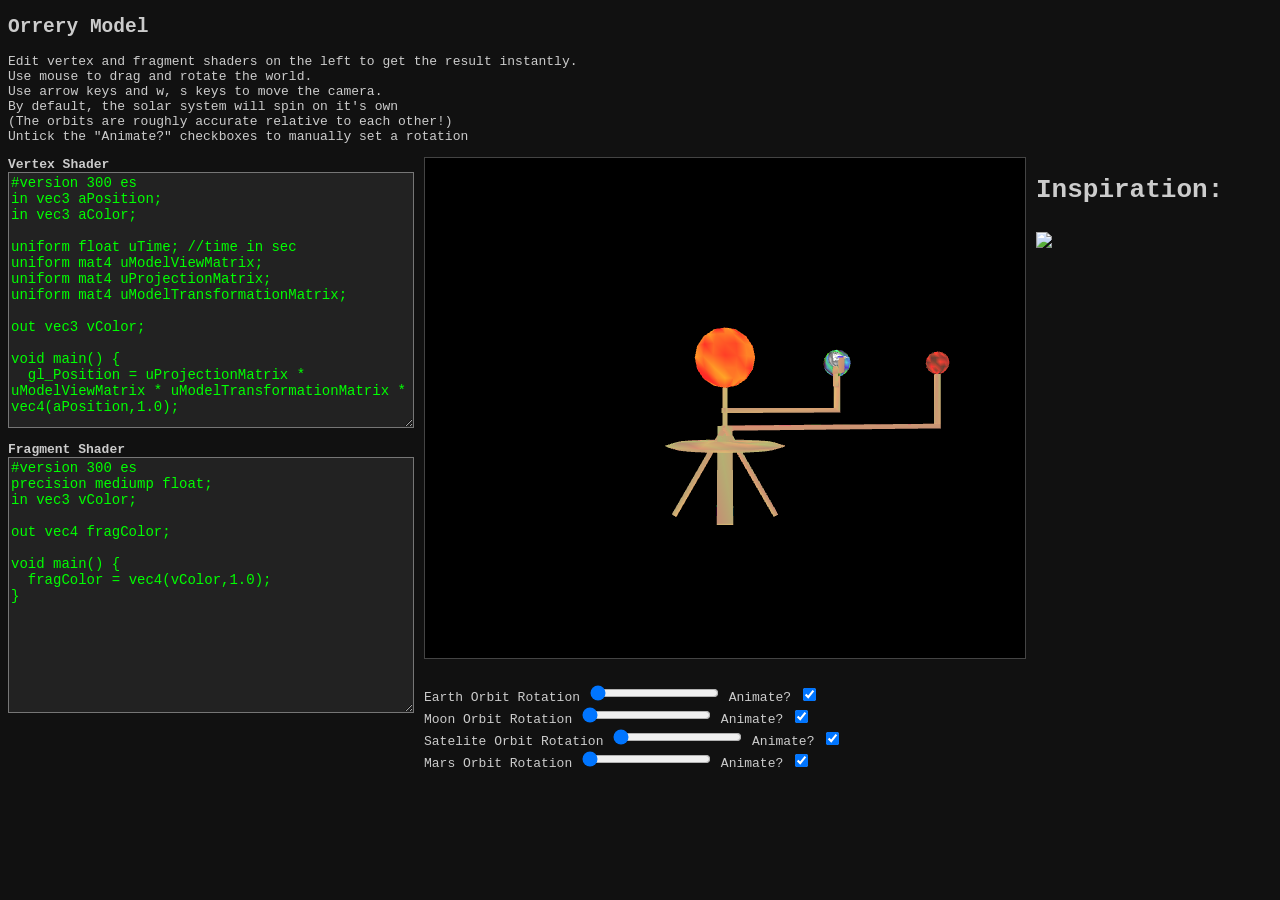
==== commit 7204b9af: "added getColoursFromScheme because it doesn't show up in primitives for some reason" ====
--- a/index.html
+++ b/index.html
@@ -688,6 +688,23 @@
       }
     }
 
+    // this is only here because github pages had a cached version of primitives.js that
+    // didn't have this and I've no clue why it won't update. If there's redundancy, that's
+    // why.
+    function getColoursFromScheme(numVertices, sel) {
+      let colours;
+      switch (sel) {
+        case "sun": colours = getRandomColours(numVertices, 1, 0.15, 0.15, 0, 0.5, 0); break;
+        case "earth": colours = getRandomColours(numVertices, 0.33, 0, 0, 0, 1, 1); break;
+        case "mars": colours = getRandomColours(numVertices, 0.4, 0.2, 0.2, 0.7, 0.1, 0); break;
+        case "moon": colours = getRandomGreyscale(numVertices, 0.4, 0.4); break;
+        case "solar": colours = getRandomColours(numVertices, 0.3, 0.2, 0.9, 0.1, 0.1, 0.1); break;
+        case "gold": colours = getRandomColours(numVertices, 0.7, 0.55, 0.45, 0.2, 0.2, 0); break;
+        case "satelite": colours = getRandomGreyscale(numVertices, 0.6, 0.6); break;
+      }
+      return colours;
+    }
+
     // Initialize when page loads
     window.onload = function () {
       setInterval(updateAnim, 10);
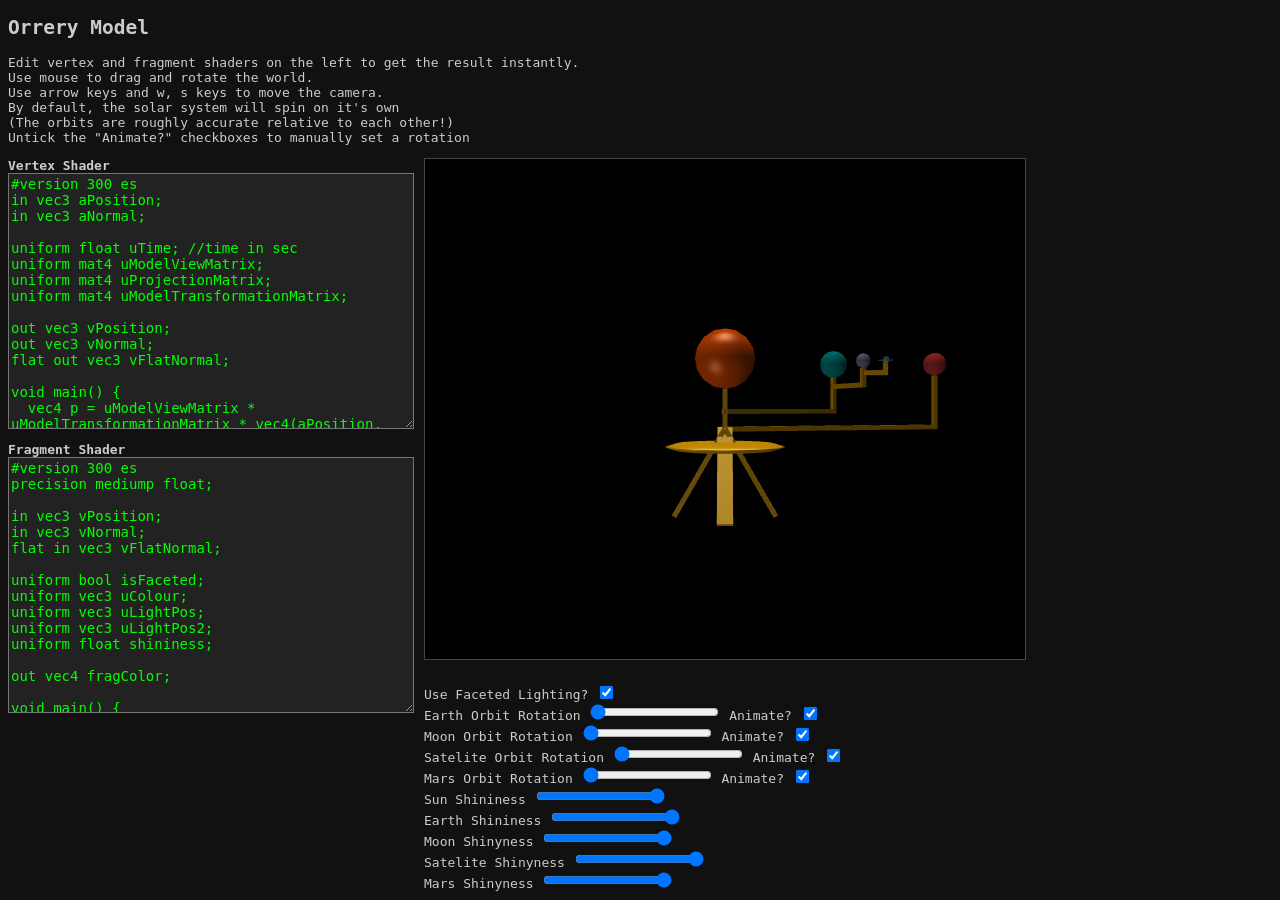
==== commit 04c9e445: "HW5" ====
--- a/index.html
+++ b/index.html
@@ -3,7 +3,7 @@
 
 <head>
   <meta charset="utf-8">
-  <title>CS512 HW4 - Orrery Model</title>
+  <title>CS512 HW5 - Orrery Model w/Lighting</title>
   <style>
     body {
       background: #111;
@@ -51,7 +51,11 @@
       </div>
       <div>
       </div>
-      <div class="sliders">
+      <div class="options">
+        <div>
+          <label>Use Faceted Lighting?</label>
+          <input type="checkbox" id="isFaceted" checked="true">
+        </div>
         <div>
           <label>Earth Orbit Rotation</label>
           <input type="range" min="0" max="6.28" value="0" step="0.01" id="sunRotation">
@@ -76,42 +80,101 @@
           <label>Animate?</label>
           <input type="checkbox" id="marsAnim" checked="true">
         </div>
+
+        <div>
+          <label>Sun Shininess</label>
+          <input type="range" min="0.1" max="1000" value="1000" step="0.01" id="sunShine">
+        </div>
+        <div>
+          <label>Earth Shininess</label>
+          <input type="range" min="0.1" max="1000" value="1000" step="0.01" id="earthShine">
+        </div>
+        <div>
+          <label>Moon Shinyness</label>
+          <input type="range" min="0.1" max="1000" value="1000" step="0.01" id="moonShine">
+        </div>
+        <div>
+          <label>Satelite Shinyness</label>
+          <input type="range" min="0.1" max="1000" value="1000" step="0.01" id="satShine">
+        </div>
+        <div>
+          <label>Mars Shinyness</label>
+          <input type="range" min="0.1" max="1000" value="1000" step="0.01" id="marsShine">
+        </div>
       </div>
-    </div>
-    <div style="display: flex; flex-direction: column; gap: 10px;">
-      <h1>Inspiration:</h1>
-      <img src="https://www.orreries.co.uk/wp-content/uploads/2022/01/the-solar-system-model-116.jpg" width="600px">
     </div>
   </div>
 
   <!-- Vertex shader -->
   <script id="vertex-shader" type="x-shader/x-vertex">#version 300 es
 in vec3 aPosition;
-in vec3 aColor;
+in vec3 aNormal;
 
 uniform float uTime; //time in sec
 uniform mat4 uModelViewMatrix;
 uniform mat4 uProjectionMatrix;
 uniform mat4 uModelTransformationMatrix;
 
-out vec3 vColor;
+out vec3 vPosition;
+out vec3 vNormal;
+flat out vec3 vFlatNormal;
 
 void main() {
-  gl_Position = uProjectionMatrix * uModelViewMatrix * uModelTransformationMatrix * vec4(aPosition,1.0);
-
-  vColor = aColor;
+  vec4 p = uModelViewMatrix * uModelTransformationMatrix * vec4(aPosition, 1.0);
+  vPosition = p.xyz;
+  vNormal = mat3(transpose(inverse(uModelViewMatrix * uModelTransformationMatrix))) * aNormal;
+  vFlatNormal = vNormal;
+  gl_Position = uProjectionMatrix * p;
 }
 </script>
   <!-- Fragment Shader -->
   <script id="fragment-shader" type="x-shader/x-fragment">#version 300 es
 precision mediump float;
-in vec3 vColor;
+
+in vec3 vPosition;
+in vec3 vNormal;
+flat in vec3 vFlatNormal;
+
+uniform bool isFaceted;
+uniform vec3 uColour;
+uniform vec3 uLightPos;
+uniform vec3 uLightPos2;
+uniform float shininess;
 
 out vec4 fragColor;
 
 void main() {
-  fragColor = vec4(vColor,1.0);
+  vec3 Ka = 0.2 * uColour;
+  vec3 Kd = 0.55 * uColour;
+  vec3 Ks = vec3(0.35);
+  vec3 Kd2 = 0.25 * uColour;
+  vec3 Ks2 = vec3(0.15);
+
+  vec3 N;
+  if (isFaceted) {
+    N = normalize(vFlatNormal);
+  } else {
+    N = normalize(vNormal);
+  }
+  vec3 L = normalize(uLightPos);
+  vec3 V = normalize(-vPosition);
+  vec3 R = reflect(-L, N);
+
+  float diff = max(dot(N, L), 0.0);
+  float spec = pow(max(dot(V, R), 0.0), shininess);
+
+  vec3 L2 = normalize(uLightPos2);
+  vec3 R2 = reflect(-L2, N);
+
+  float diff2 = max(dot(N, L2), 0.0);
+  float spec2 = pow(max(dot(V, R2), 0.0), shininess);
+  
+  vec3 diffuse = Kd * diff + Kd2 * diff2;
+  vec3 specular = Ks * spec + Ks2 * spec2;
+
+  fragColor = vec4(Ka + diffuse + specular, 1.0);
 }
+
 </script>
 
   <script src="primitives.js"></script>
@@ -119,19 +182,21 @@
 
   <script>
     class Body {
-      constructor(vs, is, cs) {
+      constructor(vs, is, ns) {
         this.vertices = vs;
         this.indices = is;
-        this.colours = cs;
+        this.normals = ns;
       }
     }
 
     class AttributeBody extends Body {
-      constructor(vs, is, cs, size, position) {
-        super(vs, is, cs);
+      constructor(vs, is, ns, size, position, colour, shininess) {
+        super(vs, is, ns);
         this.position = position;
+        this.colour = colour;
         this.size = size;
         this.rotate = mat4Identity();
+        this.shininess = shininess;
       }
       get transform() {
         let scale = new Float32Array([this.size[0], 0, 0, 0, 0, this.size[1], 0, 0, 0, 0, this.size[2], 0, 0, 0, 0, 1]);
@@ -192,17 +257,18 @@
     vertEditor.value = document.getElementById("vertex-shader").textContent;
     fragEditor.value = document.getElementById("fragment-shader").textContent;
 
-    let program, posLoc, colorLoc, timeLoc, uMVM, uPM, uMTM;
+    let program, posLoc, normLoc, colourLoc, lightPosLoc, light2PosLoc, timeLoc, facetLoc, shininessLoc, uMVM, uPM, uMTM;
     let vbo, nbo, ibo;
 
     let anim = [true,true,true,true];
+    let isFaceted = false;
 
     let heirarchicalObjects = [];
 
     let u = 16;
     let v = 8;
 
-    let vs, cs, is, aBody;
+    let vs, ns, is, aBody;
 
     /*
     #################################
@@ -212,39 +278,54 @@
     #################################
     */
 
+
+    // define some colours
+    const gold = [1,0.7,0];
+    const marsRed = [0.8,0.2,0.2];
+    const sunRed = [1,0.333,0];
+    const earthBlue = [0,0.6,0.6];
+    const moonGrey = [0.5,0.5,0.6];
+    const sateliteMetal = [0.3,0.3,0.33];
+    const solarPanelBlue = [0,0.4,0.8];
+
+    // generate vertices, normals, and indices for all shapes we will need
+    let cube = createCube();
+    let sphere = createUVSphere(u, v, 1);
+    let cone = createCone(u, v, 1, 1);
+    let torus = createTorus(u, v, 1, 2);
+
     // setup base object
     let cObj = new ComplexObject();
     
     // base torus
-    vs = torusVertices(u, v, 1, 2);
-    cs = getColoursFromScheme(vs.length, "gold");
-    is = indices(u,v);
-    aBody = new AttributeBody(vs, is, cs, [0.8,0.8,0.1], [0,1,0]);
-    aBody.rotate = mat4RotateX(mat4Identity(), Math.PI/2);
+    vs = torus.vertices;
+    ns = torus.normals;
+    is = torus.indices;
+    aBody = new AttributeBody(vs, is, ns, [0.8,0.1,0.8], [0,1,0], gold, 3.0);
     cObj.push(aBody);
 
     // base legs
-    vs = cubeVertices;
-    cs = getColoursFromScheme(vs.length, "gold");
-    is = cubeIndices;
+    vs = cube.vertices;
+    is = cube.indices;
+    ns = cube.normals;
 
     // leg 1
-    aBody = new AttributeBody(vs, is, cs, [0.3,0.1,2], [0,0,-1]);
+    aBody = new AttributeBody(vs, is, ns, [0.3,0.1,2], [0,0,-1], gold, 3.0);
     aBody.rotate = mat4RotateX(mat4Identity(), -Math.PI/3);
     cObj.push(aBody);
 
     // leg 2
-    aBody = new AttributeBody(vs, is, cs, [0.3,0.1,2], [0,0,1]);
+    aBody = new AttributeBody(vs, is, ns, [0.3,0.1,2], [0,0,1], gold, 3.0);
     aBody.rotate = mat4RotateX(mat4Identity(), Math.PI/3);
     cObj.push(aBody);
 
     // leg 3
-    aBody = new AttributeBody(vs, is, cs, [0.3,0.1,2], [1,0,0]);
+    aBody = new AttributeBody(vs, is, ns, [0.3,0.1,2], [1,0,0], gold, 3.0);
     aBody.rotate = mat4RotateX(mat4RotateY(mat4Identity(), Math.PI/2), Math.PI/3);
     cObj.push(aBody);
 
     // leg 4
-    aBody = new AttributeBody(vs, is, cs, [0.3,0.1,2], [-1,0,0]);
+    aBody = new AttributeBody(vs, is, ns, [0.3,0.1,2], [-1,0,0], gold, 3.0);
     aBody.rotate = mat4RotateX(mat4RotateY(mat4Identity(), 3*Math.PI/2), Math.PI/3);
     cObj.push(aBody);
 
@@ -256,17 +337,17 @@
     cObj = new ComplexObject(); // sun object container
 
     // sun sphere
-    vs = UVSphereVertices(u, v, 1);
-    cs = getColoursFromScheme(vs.length, "sun");
-    is = indices(u,v);
-    aBody = new AttributeBody(vs, is, cs, [1.2,1.2,1.2], [0,0,0]);
-    cObj.push(aBody);
+    vs = sphere.vertices;
+    ns = sphere.normals;
+    is = sphere.indices;
+    sunABody = new AttributeBody(vs, is, ns, [1.2,1.2,1.2], [0,0,0], sunRed, 10.0);
+    cObj.push(sunABody);
 
     // sun stick
-    vs = cubeVertices;
-    cs = getColoursFromScheme(vs.length, "gold");
-    is = cubeIndices;
-    aBody = new AttributeBody(vs, is, cs, [0.1,0.8,0.1], [0,-2,0]);
+    vs = cube.vertices;
+    ns = cube.normals;
+    is = cube.indices;
+    aBody = new AttributeBody(vs, is, ns, [0.1,0.8,0.1], [0,-2,0], gold, 3.0);
     cObj.push(aBody);
 
     // setup sun node
@@ -278,10 +359,7 @@
     cObj = new ComplexObject();
 
     // sun to earth stick
-    vs = cubeVertices;
-    cs = getColoursFromScheme(vs.length, "gold");
-    is = cubeIndices;
-    aBody = new AttributeBody(vs, is, cs, [3,0.1,0.1], [2.9,-2.1,0]);
+    aBody = new AttributeBody(vs, is, ns, [3,0.1,0.1], [2.9,-2.1,0], gold, 3.0);
     cObj.push(aBody);
 
     // setup sun-earth stick node
@@ -292,18 +370,18 @@
     // setup earth object
     cObj = new ComplexObject();
   
-    // earth sphere
-    vs = UVSphereVertices(u, v, 1);
-    cs = getColoursFromScheme(vs.length, "earth");
-    is = indices(u,v);
-    aBody = new AttributeBody(vs, is, cs, [0.6,0.6,0.6], [0,0,0]);
-    cObj.push(aBody);
+    // // earth sphere
+    vs = sphere.vertices;
+    ns = sphere.normals;
+    is = sphere.indices;
+    earthABody = new AttributeBody(vs, is, ns, [0.6,0.6,0.6], [0,0,0], earthBlue, 1000.0);
+    cObj.push(earthABody);
 
     // earth stick
-    vs = cubeVertices;
-    cs = getColoursFromScheme(vs.length, "gold");
-    is = cubeIndices;
-    aBody = new AttributeBody(vs, is, cs, [0.1,0.8,0.1], [0,-1.3,0]);
+    vs = cube.vertices;
+    ns = cube.normals;
+    is = cube.indices;
+    aBody = new AttributeBody(vs, is, ns, [0.1,0.8,0.1], [0,-1.3,0], gold, 3.0);
     cObj.push(aBody);
 
     // setup earth node
@@ -315,10 +393,7 @@
     cObj = new ComplexObject();
 
     // earth to moon stick
-    vs = cubeVertices;
-    cs = getColoursFromScheme(vs.length, "gold");
-    is = cubeIndices;
-    aBody = new AttributeBody(vs, is, cs, [1.2,0.1,0.1], [-1.2,-1,0]);
+    aBody = new AttributeBody(vs, is, ns, [1.2,0.1,0.1], [-1.2,-1,0], gold, 3.0);
     cObj.push(aBody);
 
     // setup earth-moon stick node
@@ -330,17 +405,17 @@
     cObj = new ComplexObject();
 
     // moon sphere
-    vs = UVSphereVertices(u, v, 1);
-    cs = getColoursFromScheme(vs.length, "moon");
-    is = indices(u,v);
-    aBody = new AttributeBody(vs, is, cs, [0.3,0.3,0.3], [0,0,0]);
-    cObj.push(aBody);
+    vs = sphere.vertices;
+    ns = sphere.normals;
+    is = sphere.indices;
+    moonABody = new AttributeBody(vs, is, ns, [0.3,0.3,0.3], [0,0,0], moonGrey, 1000.0);
+    cObj.push(moonABody);
 
     // moon stick
-    vs = cubeVertices;
-    cs = getColoursFromScheme(vs.length, "gold");
-    is = cubeIndices;
-    aBody = new AttributeBody(vs, is, cs, [0.1,0.4,0.1], [0,-0.7,0]);
+    vs = cube.vertices;
+    ns = cube.normals;
+    is = cube.indices;
+    aBody = new AttributeBody(vs, is, ns, [0.1,0.4,0.1], [0,-0.7,0], gold, 3.0);
     cObj.push(aBody);
 
     // setup moon node
@@ -352,10 +427,7 @@
     cObj = new ComplexObject();
 
     // moon to satelite stick
-    vs = cubeVertices;
-    cs = getColoursFromScheme(vs.length, "gold");
-    is = cubeIndices;
-    aBody = new AttributeBody(vs, is, cs, [0.5,0.1,0.1], [0.4,-0.5,0]);
+    aBody = new AttributeBody(vs, is, ns, [0.5,0.1,0.1], [0.4,-0.5,0], gold, 3.0);
     cObj.push(aBody);
 
     // setup moon-satelite stick node
@@ -367,24 +439,21 @@
     cObj = new ComplexObject();
 
     // satelite cone body
-    vs = coneVertices(u, v, 1, 1);
-    cs = getColoursFromScheme(vs.length, "satelite");
-    is = indices(u,v);
-    aBody = new AttributeBody(vs, is, cs, [0.15,0.15,-0.6], [0,0,0.3]);
-    cObj.push(aBody);
+    vs = cone.vertices;
+    ns = cone.normals;
+    is = cone.indices;
+    satABody = new AttributeBody(vs, is, ns, [0.15,0.15,-0.6], [0,0,0.3], sateliteMetal, 1.0);
+    cObj.push(satABody);
 
     // satelite rectangle solar panels
-    vs = cubeVertices;
-    cs = getColoursFromScheme(vs.length, "solar");
-    is = cubeIndices;
-    aBody = new AttributeBody(vs, is, cs, [0.3,0.02,0.1], [0,0,0.1]);
-    cObj.push(aBody);
+    vs = cube.vertices;
+    ns = cube.normals;
+    is = cube.indices;
+    satABody2 = new AttributeBody(vs, is, ns, [0.3,0.02,0.1], [0,0,0.1], solarPanelBlue, 1.0);
+    cObj.push(satABody2);
 
     // satelite stick
-    vs = cubeVertices;
-    cs = getColoursFromScheme(vs.length, "gold");
-    is = cubeIndices;
-    aBody = new AttributeBody(vs, is, cs, [0.1,0.3,0.1], [0,-0.3,0]);
+    aBody = new AttributeBody(vs, is, ns, [0.1,0.3,0.1], [0,-0.3,0], gold, 3.0);
     cObj.push(aBody);
 
     // setup satelite node
@@ -396,10 +465,7 @@
     cObj = new ComplexObject();
 
     // sun to mars stick
-    vs = cubeVertices;
-    cs = getColoursFromScheme(vs.length, "gold");
-    is = cubeIndices;
-    aBody = new AttributeBody(vs, is, cs, [5,0.1,0.1], [4.9,-2.8,0]);
+    aBody = new AttributeBody(vs, is, ns, [5,0.1,0.1], [4.9,-2.8,0], gold, 3.0);
     cObj.push(aBody);
 
     // setup sun-mars stick node
@@ -411,17 +477,17 @@
     cObj = new ComplexObject();
   
     // mars sphere
-    vs = UVSphereVertices(u, v, 1);
-    cs = getColoursFromScheme(vs.length, "mars");
-    is = indices(u,v);
-    aBody = new AttributeBody(vs, is, cs, [0.5,0.5,0.5], [0,0,0]);
-    cObj.push(aBody);
+    vs = sphere.vertices;
+    ns = sphere.normals;
+    is = sphere.indices;
+    marsABody = new AttributeBody(vs, is, ns, [0.5,0.5,0.5], [0,0,0], marsRed, 1000.0);
+    cObj.push(marsABody);
 
     // mars stick
-    vs = cubeVertices;
-    cs = getColoursFromScheme(vs.length, "gold");
-    is = cubeIndices;
-    aBody = new AttributeBody(vs, is, cs, [0.1,1.1,0.1], [0,-1.6,0]);
+    vs = cube.vertices;
+    ns = cube.normals;
+    is = cube.indices;
+    aBody = new AttributeBody(vs, is, ns, [0.1,1.1,0.1], [0,-1.6,0], gold, 3.0);
     cObj.push(aBody);
 
     // setup mars node
@@ -454,14 +520,16 @@
       return modelTransformPairs;
     }
 
-    function initBuffers(vs, cs, is) {
+    function initBuffers(vs, is, ns) {
       vbo = gl.createBuffer();
       gl.bindBuffer(gl.ARRAY_BUFFER, vbo);
       gl.bufferData(gl.ARRAY_BUFFER, vs, gl.STATIC_DRAW);
 
       nbo = gl.createBuffer();
       gl.bindBuffer(gl.ARRAY_BUFFER, nbo);
-      gl.bufferData(gl.ARRAY_BUFFER, cs, gl.STATIC_DRAW);
+      gl.bufferData(gl.ARRAY_BUFFER, ns, gl.STATIC_DRAW);
+      gl.vertexAttribPointer(normLoc, 3, gl.FLOAT, false, 0, 0);
+      gl.enableVertexAttribArray(normLoc);
 
       ibo = gl.createBuffer();
       gl.bindBuffer(gl.ELEMENT_ARRAY_BUFFER, ibo); gl.bufferData(gl.ELEMENT_ARRAY_BUFFER, is, gl.STATIC_DRAW);
@@ -472,8 +540,13 @@
         program = createProgram(gl, vertEditor.value, fragEditor.value);
         gl.useProgram(program);
         posLoc = gl.getAttribLocation(program, "aPosition");
-        colorLoc = gl.getAttribLocation(program, "aColor");
+        normLoc = gl.getAttribLocation(program, "aNormal");
+        colourLoc = gl.getUniformLocation(program, "uColour");
+        lightPosLoc = gl.getUniformLocation(program, "uLightPos");
+        light2PosLoc = gl.getUniformLocation(program, "uLightPos2");
+        shininessLoc = gl.getUniformLocation(program, "shininess");
         timeLoc = gl.getUniformLocation(program, "uTime");
+        facetLoc = gl.getUniformLocation(program, "isFaceted");
         uMVM = gl.getUniformLocation(program, "uModelViewMatrix");
         uPM = gl.getUniformLocation(program, "uProjectionMatrix");
         uMTM = gl.getUniformLocation(program, "uModelTransformationMatrix");
@@ -523,6 +596,14 @@
     const moonAnim = document.getElementById('moonAnim');
     const marsAnim = document.getElementById('marsAnim');
 
+    const facetedButton = document.getElementById('isFaceted');
+
+    const sunShineSlider = document.getElementById('sunShine');
+    const earthShineSlider = document.getElementById('earthShine');
+    const moonShineSlider = document.getElementById('moonShine');
+    const marsShineSlider = document.getElementById('marsShine');
+    const sateliteShineSlider = document.getElementById('satShine');
+
     // add slider functionality
     sunSlider.addEventListener("change", function() {
       let sunRotation = Number(sunSlider.value);
@@ -580,6 +661,41 @@
       }
     });
 
+    facetedButton.addEventListener("change", function() {
+      isFaceted = facetedButton.checked;
+    });
+
+    sunShineSlider.addEventListener("change", function() {
+      let sunShine = Number(sunShineSlider.value);
+
+      sunABody.shininess = sunShine;
+    });
+
+    earthShineSlider.addEventListener("change", function() {
+      let earthShine = Number(earthShineSlider.value);
+
+      earthABody.shininess = earthShine;
+    });
+
+    moonShineSlider.addEventListener("change", function() {
+      let moonShine = Number(moonShineSlider.value);
+
+      moonABody.shininess = moonShine;
+    });
+
+    marsShineSlider.addEventListener("change", function() {
+      let marsShine = Number(marsShineSlider.value);
+
+      marsABody.shininess = marsShine;
+    });
+
+    sateliteShineSlider.addEventListener("change", function() {
+      let sateliteShine = Number(sateliteShineSlider.value);
+
+      satABody.shininess = sateliteShine;
+      satABody2.shininess = sateliteShine;
+    });
+
     // Projection setup
     let fov = Math.PI / 4, aspect = canvas.width / canvas.height, zNear = 0.1, zFar = 100;
 
@@ -590,7 +706,7 @@
 
     let proj = projPerspective;
 
-    function subRender(rotation, deltaTime, vs, cs, is, transform) {
+    function subRender(rotation, deltaTime, vs, is, ns, transform, colour, shininess) {
       // init model transformation matrix as identity matrix
       let modelTransformationMatrix = transform;
 
@@ -599,15 +715,30 @@
 
       gl.uniformMatrix4fv(uMTM, false, modelTransformationMatrix);
 
-      initBuffers(vs, cs, is);
+      // light movements
+      let lightModelPos = [0, 0.1, 0]; 
+      let lightRotated = transformPoint(rotation, lightModelPos);
+      gl.uniform3fv(lightPosLoc, lightRotated);
+
+      let light2ModelPos = [-1, -1, 1]; 
+      let light2Rotated = transformPoint(rotation, light2ModelPos);
+      gl.uniform3fv(light2PosLoc, light2Rotated);
+
+      gl.uniform1f(shininessLoc, shininess);
+
+      initBuffers(vs, is, ns);
+
+      // bind vertices
       gl.bindBuffer(gl.ARRAY_BUFFER, vbo);
       gl.enableVertexAttribArray(posLoc);
       gl.vertexAttribPointer(posLoc, 3, gl.FLOAT, false, 0, 0);
 
+      // bind normals
       gl.bindBuffer(gl.ARRAY_BUFFER, nbo);
-      gl.enableVertexAttribArray(colorLoc);
-      gl.vertexAttribPointer(colorLoc, 3, gl.FLOAT, false, 0, 0);
-      gl.bindBuffer(gl.ELEMENT_ARRAY_BUFFER, ibo);
+      gl.enableVertexAttribArray(normLoc);
+      gl.vertexAttribPointer(normLoc, 3, gl.FLOAT, false, 0, 0);
+
+      gl.uniform3fv(colourLoc, colour);
 
       // draw the object by the index order
       gl.drawElements(gl.TRIANGLES, is.length, gl.UNSIGNED_SHORT, 0);
@@ -636,8 +767,11 @@
       
       //set time in seconds
       gl.uniform1f(timeLoc, deltaTime/1000.0);
+      gl.uniform1i(facetLoc, isFaceted);
       gl.uniformMatrix4fv(uPM, false, proj);
       gl.uniformMatrix4fv(uMVM, false, modelViewMatrix);
+
+      
 
       for (var i = 0; i < heirarchicalObjects.length; i++) {
         let hObj = heirarchicalObjects[i];
@@ -646,7 +780,6 @@
     }
 
     function renderHeirarchicalObject(hObj, deltaTime, camRotation) {
-      // let order = DFS(hObj);
       let modelTransformPairs = DFSTransformGen(hObj, mat4Identity());
       for (var i = 0; i < modelTransformPairs.length; i++) {
         let cObj = modelTransformPairs[i][0];
@@ -664,12 +797,14 @@
 
     function renderAttributeBody(aBody, deltaTime, camRotation, transform) {
       let vs = aBody.vertices;
-      let cs = aBody.colours;
       let is = aBody.indices;
+      let ns = aBody.normals;
+      let c = aBody.colour;
+      let shininess = aBody.shininess;
 
       transform = multiplyMat4(transform, aBody.transform);
 
-      subRender(camRotation, deltaTime, vs, cs, is, transform);
+      subRender(camRotation, deltaTime, vs, is, ns, transform, c, shininess);
     }
 
     function updateAnim() {
@@ -688,23 +823,6 @@
       }
     }
 
-    // this is only here because github pages had a cached version of primitives.js that
-    // didn't have this and I've no clue why it won't update. If there's redundancy, that's
-    // why.
-    function getColoursFromScheme(numVertices, sel) {
-      let colours;
-      switch (sel) {
-        case "sun": colours = getRandomColours(numVertices, 1, 0.15, 0.15, 0, 0.5, 0); break;
-        case "earth": colours = getRandomColours(numVertices, 0.33, 0, 0, 0, 1, 1); break;
-        case "mars": colours = getRandomColours(numVertices, 0.4, 0.2, 0.2, 0.7, 0.1, 0); break;
-        case "moon": colours = getRandomGreyscale(numVertices, 0.4, 0.4); break;
-        case "solar": colours = getRandomColours(numVertices, 0.3, 0.2, 0.9, 0.1, 0.1, 0.1); break;
-        case "gold": colours = getRandomColours(numVertices, 0.7, 0.55, 0.45, 0.2, 0.2, 0); break;
-        case "satelite": colours = getRandomGreyscale(numVertices, 0.6, 0.6); break;
-      }
-      return colours;
-    }
-
     // Initialize when page loads
     window.onload = function () {
       setInterval(updateAnim, 10);
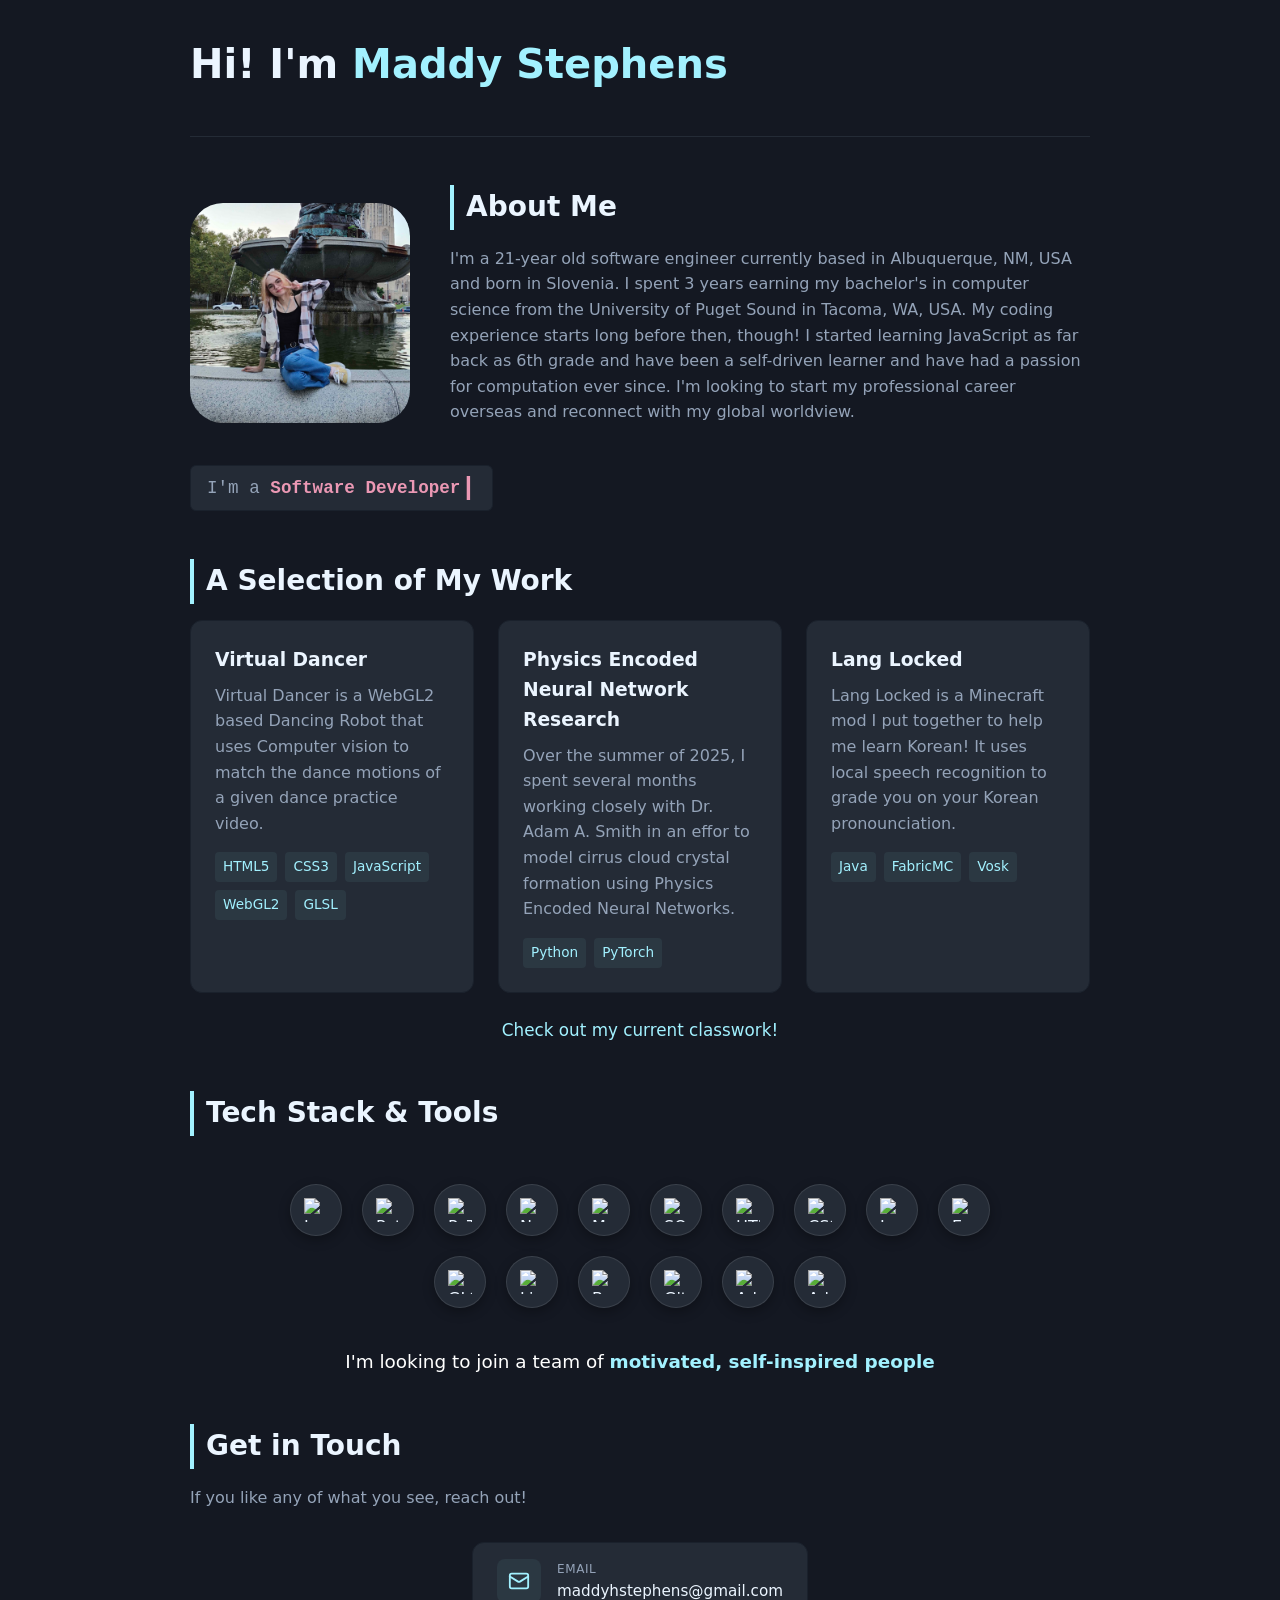
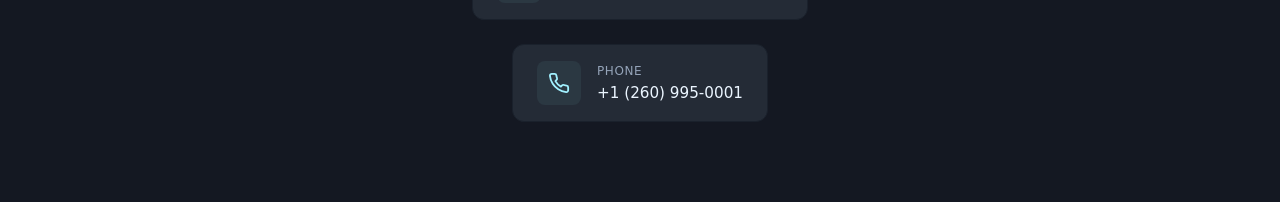
==== commit 884783df: "Portfolio!" ====
--- a/index.html
+++ b/index.html
@@ -1,835 +1,87 @@
 <!DOCTYPE html>
-<html>
+<html lang="en">
+<head>
+  <meta charset="UTF-8">
+  <meta name="viewport" content="width=device-width, initial-scale=1.0">
+  <title>Portfolio | Developer & Designer</title>
+  <link rel="stylesheet" href="styles.css">
+</head>
+<body>
 
-<head>
-  <meta charset="utf-8">
-  <title>CS512 HW5 - Orrery Model w/Lighting</title>
-  <style>
-    body {
-      background: #111;
-      color: #ccc;
-      font-family: monospace;
-    }
+  <header>
+    <h1>Hi! I'm <span class="highlight">Maddy Stephens</span></h1>
+  </header>
 
-    textarea {
-      background: #222;
-      color: #0f0;
-      font: 14px monospace;
-      width: 400px;
-      height: 250px;
-    }
+  <main>
+    <section id="about">
+    <div class="about-container">
+        <img src="public/assets/maddy1.jpg" alt="Profile Picture" class="profile-pic">
+        <div class="about-text">
+        <h2>About Me</h2>
+        <p id="about-content">Loading...</p>
+        </div>
+    </div>
+        <div class="typewriter-box">
+        <span>I'm a&nbsp;</span><span id="typewriter-text"></span><span class="cursor">|</span>
+    </div>
+    </section>
 
-    canvas {
-      border: 1px solid #444;
-    }
-  </style>
-</head>
+    <section id="projects">
+      <h2>A Selection of My Work</h2>
+      <div class="projects-grid" id="projects-grid">
+        <!-- project cards get filled in here -->
+      </div>
+      <div class="projects-footer">
+        <a href="https://hidngemini-alt.github.io">Check out my current classwork!</a>
+      </div>
+    </section>
 
-<body>
-  <h2>Orrery Model</h2>
-  <p>Edit vertex and fragment shaders on the left to get the result instantly.<br>
-  Use mouse to drag and rotate the world.<br>
-  Use arrow keys and w, s keys to move the camera.<br>
-  By default, the solar system will spin on it's own<br>
-  (The orbits are roughly accurate relative to each other!)<br>
-  Untick the "Animate?" checkboxes to manually set a rotation</p>
-
-  <div style="display: flex; gap: 10px; align-items: flex-start;">
-    <div style="display: flex; flex-direction: column; gap: 10px;">
-      <div>
-        <b>Vertex Shader</b><br>
-        <textarea id="vertEditor"></textarea>
-      </div>
-      <div>
-        <b>Fragment Shader</b><br>
-        <textarea id="fragEditor"></textarea>
-      </div>
-    </div>
-    <div style="display: flex; flex-direction: column; gap: 10px;">
-      <div>
-        <canvas id="glcanvas" width="600" height="500"></canvas>
-      </div>
-      <div>
-      </div>
-      <div class="options">
-        <div>
-          <label>Use Faceted Lighting?</label>
-          <input type="checkbox" id="isFaceted" checked="true">
-        </div>
-        <div>
-          <label>Earth Orbit Rotation</label>
-          <input type="range" min="0" max="6.28" value="0" step="0.01" id="sunRotation">
-          <label>Animate?</label>
-          <input type="checkbox" id="sunAnim" checked="true">
-        </div>
-        <div>
-          <label>Moon Orbit Rotation</label>
-          <input type="range" min="0" max="6.28" value="0" step="0.01" id="earthRotation">
-          <label>Animate?</label>
-          <input type="checkbox" id="earthAnim" checked="true">
-        </div>
-        <div>
-          <label>Satelite Orbit Rotation</label>
-          <input type="range" min="0" max="6.28" value="0" step="0.01" id="moonRotation">
-          <label>Animate?</label>
-          <input type="checkbox" id="moonAnim" checked="true">
-        </div>
-        <div>
-          <label>Mars Orbit Rotation</label>
-          <input type="range" min="0" max="6.28" value="0" step="0.01" id="marsRotation">
-          <label>Animate?</label>
-          <input type="checkbox" id="marsAnim" checked="true">
-        </div>
-
-        <div>
-          <label>Sun Shininess</label>
-          <input type="range" min="0.1" max="1000" value="1000" step="0.01" id="sunShine">
-        </div>
-        <div>
-          <label>Earth Shininess</label>
-          <input type="range" min="0.1" max="1000" value="1000" step="0.01" id="earthShine">
-        </div>
-        <div>
-          <label>Moon Shinyness</label>
-          <input type="range" min="0.1" max="1000" value="1000" step="0.01" id="moonShine">
-        </div>
-        <div>
-          <label>Satelite Shinyness</label>
-          <input type="range" min="0.1" max="1000" value="1000" step="0.01" id="satShine">
-        </div>
-        <div>
-          <label>Mars Shinyness</label>
-          <input type="range" min="0.1" max="1000" value="1000" step="0.01" id="marsShine">
+    <section id="skills">
+      <h2>Tech Stack & Tools</h2>
+      <div class="skills-wrapper">
+        <div class="skills-grid" id="skills-grid">
+          <!-- skill icons get filled in here -->
         </div>
       </div>
-    </div>
-  </div>
+      <p class="skills-heading">
+        I'm looking to join a team of <span class="highlight">motivated, self-inspired people</span>
+      </p>
+    </section>
 
-  <!-- Vertex shader -->
-  <script id="vertex-shader" type="x-shader/x-vertex">#version 300 es
-in vec3 aPosition;
-in vec3 aNormal;
+    <section id="contact">
+      <h2>Get in Touch</h2>
+      <p class="contact-intro">If you like any of what you see, reach out!</p>
+      
+      <div class="contact-container">
+        <a href="mailto:maddyhstephens@gmail.com" class="contact-card">
+          <div class="contact-icon">
+            <svg xmlns="http://www.w3.org/2000/svg" width="22" height="22" viewBox="0 0 24 24" fill="none" stroke="currentColor" stroke-width="2" stroke-linecap="round" stroke-linejoin="round">
+              <rect width="20" height="16" x="2" y="4" rx="2"/>
+              <path d="m22 7-8.97 5.7a1.94 1.94 0 0 1-2.06 0L2 7"/>
+            </svg>
+          </div>
+          <div class="contact-details">
+            <span class="contact-label">Email</span>
+            <span class="contact-value">maddyhstephens@gmail.com</span>
+          </div>
+        </a>
 
-uniform float uTime; //time in sec
-uniform mat4 uModelViewMatrix;
-uniform mat4 uProjectionMatrix;
-uniform mat4 uModelTransformationMatrix;
+        <a href="tel:+12609950001" class="contact-card">
+          <div class="contact-icon">
+            <svg xmlns="http://www.w3.org/2000/svg" width="22" height="22" viewBox="0 0 24 24" fill="none" stroke="currentColor" stroke-width="2" stroke-linecap="round" stroke-linejoin="round">
+              <path d="M22 16.92v3a2 2 0 0 1-2.18 2 19.79 19.79 0 0 1-8.63-3.07 19.5 19.5 0 0 1-6-6 19.79 19.79 0 0 1-3.07-8.67A2 2 0 0 1 4.11 2h3a2 2 0 0 1 2 1.72 12.84 12.84 0 0 0 .7 2.81 2 2 0 0 1-.45 2.11L8.09 9.91a16 16 0 0 0 6 6l1.27-1.27a2 2 0 0 1 2.11-.45 12.84 12.84 0 0 0 2.81.7A2 2 0 0 1 22 16.92z"/>
+            </svg>
+          </div>
+          <div class="contact-details">
+            <span class="contact-label">Phone</span>
+            <span class="contact-value">+1 (260) 995-0001</span>
+          </div>
+        </a>
+      </div>
+    </section>
+  </main>
 
-out vec3 vPosition;
-out vec3 vNormal;
-flat out vec3 vFlatNormal;
+  <script src="script.js"></script>
 
-void main() {
-  vec4 p = uModelViewMatrix * uModelTransformationMatrix * vec4(aPosition, 1.0);
-  vPosition = p.xyz;
-  vNormal = mat3(transpose(inverse(uModelViewMatrix * uModelTransformationMatrix))) * aNormal;
-  vFlatNormal = vNormal;
-  gl_Position = uProjectionMatrix * p;
-}
-</script>
-  <!-- Fragment Shader -->
-  <script id="fragment-shader" type="x-shader/x-fragment">#version 300 es
-precision mediump float;
-
-in vec3 vPosition;
-in vec3 vNormal;
-flat in vec3 vFlatNormal;
-
-uniform bool isFaceted;
-uniform vec3 uColour;
-uniform vec3 uLightPos;
-uniform vec3 uLightPos2;
-uniform float shininess;
-
-out vec4 fragColor;
-
-void main() {
-  vec3 Ka = 0.2 * uColour;
-  vec3 Kd = 0.55 * uColour;
-  vec3 Ks = vec3(0.35);
-  vec3 Kd2 = 0.25 * uColour;
-  vec3 Ks2 = vec3(0.15);
-
-  vec3 N;
-  if (isFaceted) {
-    N = normalize(vFlatNormal);
-  } else {
-    N = normalize(vNormal);
-  }
-  vec3 L = normalize(uLightPos);
-  vec3 V = normalize(-vPosition);
-  vec3 R = reflect(-L, N);
-
-  float diff = max(dot(N, L), 0.0);
-  float spec = pow(max(dot(V, R), 0.0), shininess);
-
-  vec3 L2 = normalize(uLightPos2);
-  vec3 R2 = reflect(-L2, N);
-
-  float diff2 = max(dot(N, L2), 0.0);
-  float spec2 = pow(max(dot(V, R2), 0.0), shininess);
-  
-  vec3 diffuse = Kd * diff + Kd2 * diff2;
-  vec3 specular = Ks * spec + Ks2 * spec2;
-
-  fragColor = vec4(Ka + diffuse + specular, 1.0);
-}
-
-</script>
-
-  <script src="primitives.js"></script>
-  <script src="transformations.js"></script>
-
-  <script>
-    class Body {
-      constructor(vs, is, ns) {
-        this.vertices = vs;
-        this.indices = is;
-        this.normals = ns;
-      }
-    }
-
-    class AttributeBody extends Body {
-      constructor(vs, is, ns, size, position, colour, shininess) {
-        super(vs, is, ns);
-        this.position = position;
-        this.colour = colour;
-        this.size = size;
-        this.rotate = mat4Identity();
-        this.shininess = shininess;
-      }
-      get transform() {
-        let scale = new Float32Array([this.size[0], 0, 0, 0, 0, this.size[1], 0, 0, 0, 0, this.size[2], 0, 0, 0, 0, 1]);
-        let translate = mat4Translate(mat4Identity(), this.position);
-        let mid = multiplyMat4(this.rotate,scale);
-        return multiplyMat4(translate, mid);
-      }
-    }
-
-    class ComplexObject {
-      constructor() {
-        this.bodies = [];
-        this.modelSpaceTransform = mat4Identity();
-      }
-      push(obj) {
-        this.bodies.push(obj);
-      }
-    }
-
-    class HeirarchicalModelNode {
-      constructor(complexObj, transform) {
-        this.body = complexObj;
-        this.transform = transform;
-        this.children = [];
-      }
-    }
-
-    function createShader(gl, type, source) {
-      let shader = gl.createShader(type);
-      gl.shaderSource(shader, source);
-      gl.compileShader(shader);
-      if (!gl.getShaderParameter(shader, gl.COMPILE_STATUS)) {
-        throw new Error(gl.getShaderInfoLog(shader));
-      }
-      return shader;
-    }
-
-    function createProgram(gl, vsSource, fsSource) {
-      let vs = createShader(gl, gl.VERTEX_SHADER, vsSource);
-      let fs = createShader(gl, gl.FRAGMENT_SHADER, fsSource);
-      let prog = gl.createProgram();
-      gl.attachShader(prog, vs);
-      gl.attachShader(prog, fs);
-      gl.linkProgram(prog);
-      if (!gl.getProgramParameter(prog, gl.LINK_STATUS)) {
-        throw new Error(gl.getProgramInfoLog(prog));
-      }
-      return prog;
-    }
-
-    // WebGL setup
-    const canvas = document.getElementById("glcanvas");
-    const gl = canvas.getContext("webgl2");
-    if (!gl) alert("WebGL2 not supported");
-
-    let vertEditor = document.getElementById("vertEditor");
-    let fragEditor = document.getElementById("fragEditor");
-    vertEditor.value = document.getElementById("vertex-shader").textContent;
-    fragEditor.value = document.getElementById("fragment-shader").textContent;
-
-    let program, posLoc, normLoc, colourLoc, lightPosLoc, light2PosLoc, timeLoc, facetLoc, shininessLoc, uMVM, uPM, uMTM;
-    let vbo, nbo, ibo;
-
-    let anim = [true,true,true,true];
-    let isFaceted = false;
-
-    let heirarchicalObjects = [];
-
-    let u = 16;
-    let v = 8;
-
-    let vs, ns, is, aBody;
-
-    /*
-    #################################
-    #                               #
-    #     Setting up the object     #
-    #                               #
-    #################################
-    */
-
-
-    // define some colours
-    const gold = [1,0.7,0];
-    const marsRed = [0.8,0.2,0.2];
-    const sunRed = [1,0.333,0];
-    const earthBlue = [0,0.6,0.6];
-    const moonGrey = [0.5,0.5,0.6];
-    const sateliteMetal = [0.3,0.3,0.33];
-    const solarPanelBlue = [0,0.4,0.8];
-
-    // generate vertices, normals, and indices for all shapes we will need
-    let cube = createCube();
-    let sphere = createUVSphere(u, v, 1);
-    let cone = createCone(u, v, 1, 1);
-    let torus = createTorus(u, v, 1, 2);
-
-    // setup base object
-    let cObj = new ComplexObject();
-    
-    // base torus
-    vs = torus.vertices;
-    ns = torus.normals;
-    is = torus.indices;
-    aBody = new AttributeBody(vs, is, ns, [0.8,0.1,0.8], [0,1,0], gold, 3.0);
-    cObj.push(aBody);
-
-    // base legs
-    vs = cube.vertices;
-    is = cube.indices;
-    ns = cube.normals;
-
-    // leg 1
-    aBody = new AttributeBody(vs, is, ns, [0.3,0.1,2], [0,0,-1], gold, 3.0);
-    aBody.rotate = mat4RotateX(mat4Identity(), -Math.PI/3);
-    cObj.push(aBody);
-
-    // leg 2
-    aBody = new AttributeBody(vs, is, ns, [0.3,0.1,2], [0,0,1], gold, 3.0);
-    aBody.rotate = mat4RotateX(mat4Identity(), Math.PI/3);
-    cObj.push(aBody);
-
-    // leg 3
-    aBody = new AttributeBody(vs, is, ns, [0.3,0.1,2], [1,0,0], gold, 3.0);
-    aBody.rotate = mat4RotateX(mat4RotateY(mat4Identity(), Math.PI/2), Math.PI/3);
-    cObj.push(aBody);
-
-    // leg 4
-    aBody = new AttributeBody(vs, is, ns, [0.3,0.1,2], [-1,0,0], gold, 3.0);
-    aBody.rotate = mat4RotateX(mat4RotateY(mat4Identity(), 3*Math.PI/2), Math.PI/3);
-    cObj.push(aBody);
-
-    // setup base plate node (this will be the root of our tree)
-    cObj.globalSpaceTransform = mat4Translate(mat4Identity(), [0,-2.5,0]);
-    let baseNode = new HeirarchicalModelNode(cObj, mat4Identity());
-
-    // setup sun object
-    cObj = new ComplexObject(); // sun object container
-
-    // sun sphere
-    vs = sphere.vertices;
-    ns = sphere.normals;
-    is = sphere.indices;
-    sunABody = new AttributeBody(vs, is, ns, [1.2,1.2,1.2], [0,0,0], sunRed, 10.0);
-    cObj.push(sunABody);
-
-    // sun stick
-    vs = cube.vertices;
-    ns = cube.normals;
-    is = cube.indices;
-    aBody = new AttributeBody(vs, is, ns, [0.1,0.8,0.1], [0,-2,0], gold, 3.0);
-    cObj.push(aBody);
-
-    // setup sun node
-    let sunNode = new HeirarchicalModelNode(cObj, mat4Identity());
-    cObj.globalSpaceTransform = mat4Translate(mat4Identity(), [0,4.5,0]);
-    baseNode.children.push(sunNode);
-
-    // setup sun to earth stick object
-    cObj = new ComplexObject();
-
-    // sun to earth stick
-    aBody = new AttributeBody(vs, is, ns, [3,0.1,0.1], [2.9,-2.1,0], gold, 3.0);
-    cObj.push(aBody);
-
-    // setup sun-earth stick node
-    cObj.globalSpaceTransform = mat4Translate(mat4Identity(), [0,0,0]);
-    let sun2earthNode = new HeirarchicalModelNode(cObj, mat4Identity());
-    sunNode.children.push(sun2earthNode);
-
-    // setup earth object
-    cObj = new ComplexObject();
-  
-    // // earth sphere
-    vs = sphere.vertices;
-    ns = sphere.normals;
-    is = sphere.indices;
-    earthABody = new AttributeBody(vs, is, ns, [0.6,0.6,0.6], [0,0,0], earthBlue, 1000.0);
-    cObj.push(earthABody);
-
-    // earth stick
-    vs = cube.vertices;
-    ns = cube.normals;
-    is = cube.indices;
-    aBody = new AttributeBody(vs, is, ns, [0.1,0.8,0.1], [0,-1.3,0], gold, 3.0);
-    cObj.push(aBody);
-
-    // setup earth node
-    cObj.globalSpaceTransform = mat4Translate(mat4Identity(), [5.8,0,0]);
-    let earthNode = new HeirarchicalModelNode(cObj, mat4Identity());
-    sun2earthNode.children.push(earthNode);
-
-    // setup earth to moon stick object
-    cObj = new ComplexObject();
-
-    // earth to moon stick
-    aBody = new AttributeBody(vs, is, ns, [1.2,0.1,0.1], [-1.2,-1,0], gold, 3.0);
-    cObj.push(aBody);
-
-    // setup earth-moon stick node
-    cObj.globalSpaceTransform = mat4Translate(mat4Identity(), [5.8,0,0]);
-    let earth2moonNode = new HeirarchicalModelNode(cObj, mat4Identity());
-    sun2earthNode.children.push(earth2moonNode);
-
-    // setup moon object
-    cObj = new ComplexObject();
-
-    // moon sphere
-    vs = sphere.vertices;
-    ns = sphere.normals;
-    is = sphere.indices;
-    moonABody = new AttributeBody(vs, is, ns, [0.3,0.3,0.3], [0,0,0], moonGrey, 1000.0);
-    cObj.push(moonABody);
-
-    // moon stick
-    vs = cube.vertices;
-    ns = cube.normals;
-    is = cube.indices;
-    aBody = new AttributeBody(vs, is, ns, [0.1,0.4,0.1], [0,-0.7,0], gold, 3.0);
-    cObj.push(aBody);
-
-    // setup moon node
-    cObj.globalSpaceTransform = mat4Translate(mat4Identity(), [-2.3,0,0]);
-    let moonNode = new HeirarchicalModelNode(cObj, mat4Identity());
-    earth2moonNode.children.push(moonNode);
-
-    // setup earth to moon stick object
-    cObj = new ComplexObject();
-
-    // moon to satelite stick
-    aBody = new AttributeBody(vs, is, ns, [0.5,0.1,0.1], [0.4,-0.5,0], gold, 3.0);
-    cObj.push(aBody);
-
-    // setup moon-satelite stick node
-    cObj.globalSpaceTransform = mat4Translate(mat4Identity(), [-2.3,0,0]);
-    let moon2sateliteNode = new HeirarchicalModelNode(cObj, mat4Identity());
-    earth2moonNode.children.push(moon2sateliteNode);
-
-    // setup satelite object
-    cObj = new ComplexObject();
-
-    // satelite cone body
-    vs = cone.vertices;
-    ns = cone.normals;
-    is = cone.indices;
-    satABody = new AttributeBody(vs, is, ns, [0.15,0.15,-0.6], [0,0,0.3], sateliteMetal, 1.0);
-    cObj.push(satABody);
-
-    // satelite rectangle solar panels
-    vs = cube.vertices;
-    ns = cube.normals;
-    is = cube.indices;
-    satABody2 = new AttributeBody(vs, is, ns, [0.3,0.02,0.1], [0,0,0.1], solarPanelBlue, 1.0);
-    cObj.push(satABody2);
-
-    // satelite stick
-    aBody = new AttributeBody(vs, is, ns, [0.1,0.3,0.1], [0,-0.3,0], gold, 3.0);
-    cObj.push(aBody);
-
-    // setup satelite node
-    let sateliteNode = new HeirarchicalModelNode(cObj, mat4Identity());
-    moon2sateliteNode.children.push(sateliteNode);
-    cObj.globalSpaceTransform = mat4Translate(mat4Identity(), [0.9,0,0]);
-
-    // setup sun to earth stick object
-    cObj = new ComplexObject();
-
-    // sun to mars stick
-    aBody = new AttributeBody(vs, is, ns, [5,0.1,0.1], [4.9,-2.8,0], gold, 3.0);
-    cObj.push(aBody);
-
-    // setup sun-mars stick node
-    cObj.globalSpaceTransform = mat4Translate(mat4Identity(), [0,0,0]);
-    let sun2marsNode = new HeirarchicalModelNode(cObj, mat4Identity());
-    sunNode.children.push(sun2marsNode);
-
-    // setup mars object
-    cObj = new ComplexObject();
-  
-    // mars sphere
-    vs = sphere.vertices;
-    ns = sphere.normals;
-    is = sphere.indices;
-    marsABody = new AttributeBody(vs, is, ns, [0.5,0.5,0.5], [0,0,0], marsRed, 1000.0);
-    cObj.push(marsABody);
-
-    // mars stick
-    vs = cube.vertices;
-    ns = cube.normals;
-    is = cube.indices;
-    aBody = new AttributeBody(vs, is, ns, [0.1,1.1,0.1], [0,-1.6,0], gold, 3.0);
-    cObj.push(aBody);
-
-    // setup mars node
-    cObj.globalSpaceTransform = mat4Translate(mat4Identity(), [9.8,0,0]);
-    let marsNode = new HeirarchicalModelNode(cObj, mat4Identity());
-    sun2marsNode.children.push(marsNode);
-
-    heirarchicalObjects.push(baseNode);
-
-    /*
-    ##################################
-    #                                #
-    #           Functions            #
-    #                                #
-    ##################################
-    */
-
-    function DFSTransformGen(tree, transform) { 
-      let modelTransformPairs = [];
-      let gst = tree.body.globalSpaceTransform; // global space transform
-      let brt = tree.transform // body rotation transform
-      let localTransform = multiplyMat4(gst, brt);
-      transform = multiplyMat4(transform, localTransform);
-      tree.children.forEach(child => {
-        let subArr = DFSTransformGen( child, transform);
-        modelTransformPairs = modelTransformPairs.concat(subArr);
-      });
-
-      modelTransformPairs.push(([tree.body, transform]));
-      return modelTransformPairs;
-    }
-
-    function initBuffers(vs, is, ns) {
-      vbo = gl.createBuffer();
-      gl.bindBuffer(gl.ARRAY_BUFFER, vbo);
-      gl.bufferData(gl.ARRAY_BUFFER, vs, gl.STATIC_DRAW);
-
-      nbo = gl.createBuffer();
-      gl.bindBuffer(gl.ARRAY_BUFFER, nbo);
-      gl.bufferData(gl.ARRAY_BUFFER, ns, gl.STATIC_DRAW);
-      gl.vertexAttribPointer(normLoc, 3, gl.FLOAT, false, 0, 0);
-      gl.enableVertexAttribArray(normLoc);
-
-      ibo = gl.createBuffer();
-      gl.bindBuffer(gl.ELEMENT_ARRAY_BUFFER, ibo); gl.bufferData(gl.ELEMENT_ARRAY_BUFFER, is, gl.STATIC_DRAW);
-    }
-
-    function initShaderProgram() {
-      try {
-        program = createProgram(gl, vertEditor.value, fragEditor.value);
-        gl.useProgram(program);
-        posLoc = gl.getAttribLocation(program, "aPosition");
-        normLoc = gl.getAttribLocation(program, "aNormal");
-        colourLoc = gl.getUniformLocation(program, "uColour");
-        lightPosLoc = gl.getUniformLocation(program, "uLightPos");
-        light2PosLoc = gl.getUniformLocation(program, "uLightPos2");
-        shininessLoc = gl.getUniformLocation(program, "shininess");
-        timeLoc = gl.getUniformLocation(program, "uTime");
-        facetLoc = gl.getUniformLocation(program, "isFaceted");
-        uMVM = gl.getUniformLocation(program, "uModelViewMatrix");
-        uPM = gl.getUniformLocation(program, "uProjectionMatrix");
-        uMTM = gl.getUniformLocation(program, "uModelTransformationMatrix");
-      } catch (e) { console.error(e); }
-    }
-    initShaderProgram();
-    vertEditor.onkeyup = initShaderProgram;
-    fragEditor.onkeyup = initShaderProgram;
-
-    // Mouse and keyboard interactions
-    let mouseDown = false, lastX, lastY, cubeRotX = 0, cubeRotY = 0;
-    let camX = 0, camY = 0, camZ = -24;
-
-    let startTime = Date.now();
-
-    canvas.addEventListener('mousedown', e => { mouseDown = true; lastX = e.clientX; lastY = e.clientY; });
-    canvas.addEventListener('mouseup', () => mouseDown = false);
-    canvas.addEventListener('mousemove', e => {
-      if (!mouseDown) return;
-      let dx = e.clientX - lastX;
-      let dy = e.clientY - lastY;
-      cubeRotY += dx * 0.01;
-      cubeRotX += dy * 0.01;
-      lastX = e.clientX; lastY = e.clientY;
-    });
-
-    document.addEventListener('keydown', e => {
-      const step = 0.2;
-      switch (e.key) {
-        case 'ArrowUp': camY -= step; break;
-        case 'ArrowDown': camY += step; break;
-        case 'ArrowLeft': camX += step; break;
-        case 'ArrowRight': camX -= step; break;
-        case 'w': camZ += step; break;
-        case 's': camZ -= step; break;
-      }
-    });
-
-    // Buttons and Sliders and Such Setup
-    const sunSlider = document.getElementById('sunRotation');
-    const earthSlider = document.getElementById('earthRotation');
-    const moonSlider = document.getElementById('moonRotation');
-    const marsSlider = document.getElementById('marsRotation');
-
-    const sunAnim = document.getElementById('sunAnim');
-    const earthAnim = document.getElementById('earthAnim');
-    const moonAnim = document.getElementById('moonAnim');
-    const marsAnim = document.getElementById('marsAnim');
-
-    const facetedButton = document.getElementById('isFaceted');
-
-    const sunShineSlider = document.getElementById('sunShine');
-    const earthShineSlider = document.getElementById('earthShine');
-    const moonShineSlider = document.getElementById('moonShine');
-    const marsShineSlider = document.getElementById('marsShine');
-    const sateliteShineSlider = document.getElementById('satShine');
-
-    // add slider functionality
-    sunSlider.addEventListener("change", function() {
-      let sunRotation = Number(sunSlider.value);
-
-      sun2earthNode.transform = mat4RotateY(mat4Identity(), sunRotation);
-    });
-
-    earthSlider.addEventListener("change", function() {
-      let earthRotation = Number(earthSlider.value);
-
-      earth2moonNode.transform = mat4RotateY(mat4Identity(), earthRotation);
-    });
-
-    moonSlider.addEventListener("change", function() {
-      let moonRotation = Number(moonSlider.value);
-
-      moon2sateliteNode.transform = mat4RotateY(mat4Identity(), moonRotation);
-    });
-
-    marsSlider.addEventListener("change", function() {
-      let marsRotation = Number(marsSlider.value);
-
-      sun2marsNode.transform = mat4RotateY(mat4Identity(), marsRotation);
-    });
-
-    sunAnim.addEventListener("change", function() {
-      anim[0] = sunAnim.checked;
-      if (!anim[0]) {
-        let sunRotation = Number(sunSlider.value);
-        sun2earthNode.transform = mat4RotateY(mat4Identity(), sunRotation);
-      }
-    });
-
-    earthAnim.addEventListener("change", function() {
-      anim[1] = earthAnim.checked;
-      if (!anim[1]) {
-        let earthRotation = Number(earthSlider.value);
-        earth2moonNode.transform = mat4RotateY(mat4Identity(), earthRotation);
-      }
-    });
-
-    moonAnim.addEventListener("change", function() {
-      anim[2] = moonAnim.checked;
-      if (!anim[2]) {
-        let moonRotation = Number(moonSlider.value);
-        moon2sateliteNode.transform = mat4RotateY(mat4Identity(), moonRotation);
-      }
-    });
-
-    marsAnim.addEventListener("change", function() {
-      anim[3] = marsAnim.checked;
-      if (!anim[3]) {
-        let marsRotation = Number(marsSlider.value);
-        sun2marsNode.transform = mat4RotateY(mat4Identity(), marsRotation);
-      }
-    });
-
-    facetedButton.addEventListener("change", function() {
-      isFaceted = facetedButton.checked;
-    });
-
-    sunShineSlider.addEventListener("change", function() {
-      let sunShine = Number(sunShineSlider.value);
-
-      sunABody.shininess = sunShine;
-    });
-
-    earthShineSlider.addEventListener("change", function() {
-      let earthShine = Number(earthShineSlider.value);
-
-      earthABody.shininess = earthShine;
-    });
-
-    moonShineSlider.addEventListener("change", function() {
-      let moonShine = Number(moonShineSlider.value);
-
-      moonABody.shininess = moonShine;
-    });
-
-    marsShineSlider.addEventListener("change", function() {
-      let marsShine = Number(marsShineSlider.value);
-
-      marsABody.shininess = marsShine;
-    });
-
-    sateliteShineSlider.addEventListener("change", function() {
-      let sateliteShine = Number(sateliteShineSlider.value);
-
-      satABody.shininess = sateliteShine;
-      satABody2.shininess = sateliteShine;
-    });
-
-    // Projection setup
-    let fov = Math.PI / 4, aspect = canvas.width / canvas.height, zNear = 0.1, zFar = 100;
-
-    let orthoSize = 2.5;
-
-    // Perspective and Orthographic projection
-    let projPerspective = perspective(fov, aspect, zNear, zFar);
-
-    let proj = projPerspective;
-
-    function subRender(rotation, deltaTime, vs, is, ns, transform, colour, shininess) {
-      // init model transformation matrix as identity matrix
-      let modelTransformationMatrix = transform;
-
-      // object rotation based on camera
-      modelTransformationMatrix = multiplyMat4(rotation, modelTransformationMatrix);
-
-      gl.uniformMatrix4fv(uMTM, false, modelTransformationMatrix);
-
-      // light movements
-      let lightModelPos = [0, 0.1, 0]; 
-      let lightRotated = transformPoint(rotation, lightModelPos);
-      gl.uniform3fv(lightPosLoc, lightRotated);
-
-      let light2ModelPos = [-1, -1, 1]; 
-      let light2Rotated = transformPoint(rotation, light2ModelPos);
-      gl.uniform3fv(light2PosLoc, light2Rotated);
-
-      gl.uniform1f(shininessLoc, shininess);
-
-      initBuffers(vs, is, ns);
-
-      // bind vertices
-      gl.bindBuffer(gl.ARRAY_BUFFER, vbo);
-      gl.enableVertexAttribArray(posLoc);
-      gl.vertexAttribPointer(posLoc, 3, gl.FLOAT, false, 0, 0);
-
-      // bind normals
-      gl.bindBuffer(gl.ARRAY_BUFFER, nbo);
-      gl.enableVertexAttribArray(normLoc);
-      gl.vertexAttribPointer(normLoc, 3, gl.FLOAT, false, 0, 0);
-
-      gl.uniform3fv(colourLoc, colour);
-
-      // draw the object by the index order
-      gl.drawElements(gl.TRIANGLES, is.length, gl.UNSIGNED_SHORT, 0);
-    }
-
-    function renderScene() {
-      gl.enable(gl.DEPTH_TEST);
-      gl.clearColor(0, 0, 0, 1);
-      gl.clear(gl.COLOR_BUFFER_BIT | gl.DEPTH_BUFFER_BIT);
-
-      // rotation matrices
-      let cx = Math.cos(cubeRotY), sx = Math.sin(cubeRotY);
-      let cy = Math.cos(cubeRotX), sy = Math.sin(cubeRotX);
-      let rotX = [1, 0, 0, 0, 0, cy, sy, 0, 0, -sy, cy, 0, 0, 0, 0, 1];
-      let rotY = [cx, 0, -sx, 0, 0, 1, 0, 0, sx, 0, cx, 0, 0, 0, 0, 1];
-      let rotation = multiplyMat4(rotY, rotX);
-
-      // init model-view matrix as identity matrix
-      let modelViewMatrix = mat4Identity();
-
-      // delta time in ms
-      let deltaTime = Date.now() - startTime;
-
-      // camera translation
-      modelViewMatrix = mat4Translate(modelViewMatrix, [camX, camY, camZ]);
-      
-      //set time in seconds
-      gl.uniform1f(timeLoc, deltaTime/1000.0);
-      gl.uniform1i(facetLoc, isFaceted);
-      gl.uniformMatrix4fv(uPM, false, proj);
-      gl.uniformMatrix4fv(uMVM, false, modelViewMatrix);
-
-      
-
-      for (var i = 0; i < heirarchicalObjects.length; i++) {
-        let hObj = heirarchicalObjects[i];
-        renderHeirarchicalObject(hObj, deltaTime, rotation);
-      }
-    }
-
-    function renderHeirarchicalObject(hObj, deltaTime, camRotation) {
-      let modelTransformPairs = DFSTransformGen(hObj, mat4Identity());
-      for (var i = 0; i < modelTransformPairs.length; i++) {
-        let cObj = modelTransformPairs[i][0];
-        let transform = modelTransformPairs[i][1];
-        renderComplexObject(cObj, deltaTime, camRotation, transform);
-      }
-    }
-
-    function renderComplexObject(cObj, deltaTime, camRotation, transform) {
-      for (var i = 0; i < cObj.bodies.length; i++) {
-        let aBody = cObj.bodies[i];
-        renderAttributeBody(aBody, deltaTime, camRotation, transform);
-      }
-    }
-
-    function renderAttributeBody(aBody, deltaTime, camRotation, transform) {
-      let vs = aBody.vertices;
-      let is = aBody.indices;
-      let ns = aBody.normals;
-      let c = aBody.colour;
-      let shininess = aBody.shininess;
-
-      transform = multiplyMat4(transform, aBody.transform);
-
-      subRender(camRotation, deltaTime, vs, is, ns, transform, c, shininess);
-    }
-
-    function updateAnim() {
-      let deltaTime = Date.now() - startTime;
-      if (anim[0]) {
-        sun2earthNode.transform = mat4RotateY(mat4Identity(), deltaTime/10/365);
-      }
-      if (anim[1]) {
-        earth2moonNode.transform = mat4RotateY(mat4Identity(), deltaTime/10/27.3);
-      }
-      if (anim[2]) {
-        moon2sateliteNode.transform = mat4RotateY(mat4Identity(), deltaTime/200);
-      }
-      if (anim[3]) {
-        sun2marsNode.transform = mat4RotateY(mat4Identity(), deltaTime/10/687);
-      }
-    }
-
-    // Initialize when page loads
-    window.onload = function () {
-      setInterval(updateAnim, 10);
-      setInterval(renderScene, 10);
-    }
-
-  </script>
 </body>
-
 </html>
--- a/styles.css
+++ b/styles.css
@@ -0,0 +1,395 @@
+/* =========================================
+   ||   Theme Variables & Global Resets   ||
+   =========================================*/
+:root {
+  --bg-colour: #141822;
+  --card-bg: #242b36;
+  --card-outline: #1a212c;
+  --text-colour: #ebf5ff;
+  --accent-colour: #a2f1ff;
+  --muted-colour: #94a3b8;
+  --code-colour: #eb98b4;
+  --card-tag: #2b3842;
+}
+
+*, *::before, *::after {
+  box-sizing: border-box;
+  margin: 0;
+  padding: 0;
+}
+
+body {
+  font-family: system-ui, -apple-system, BlinkMacSystemFont, 'Segoe UI', Roboto, sans-serif;
+  background-color: var(--bg-colour);
+  color: var(--text-colour);
+  line-height: 1.6;
+  padding: 2rem;
+}
+
+main {
+  max-width: 900px;
+  margin: 0 auto;
+}
+
+section {
+  margin-bottom: 3rem;
+}
+
+h1 {
+  font-size: 2.5rem;
+  color: var(--text-colour);
+  margin-bottom: 0.5rem;
+}
+
+h2 {
+  font-size: 1.75rem;
+  margin-bottom: 1rem;
+  border-left: 4px solid var(--accent-colour);
+  padding-left: 0.75rem;
+}
+
+p {
+  color: var(--muted-colour);
+  margin-bottom: 1rem;
+}
+
+.highlight {
+  color: var(--accent-colour);
+}
+
+
+/* ========================================
+   ||       Header & About Section       ||
+   ========================================*/
+header {
+  max-width: 900px;
+  margin: 0 auto 3rem auto;
+  padding-bottom: 2rem;
+  border-bottom: 1px solid var(--card-bg);
+}
+
+.about-container {
+  display: flex;
+  align-items: center;
+  gap: 2.5rem;
+  margin-bottom: 1.5rem;
+}
+
+.profile-pic {
+  width: 220px;
+  height: 220px;
+  object-fit: cover;
+  border-radius: 15%;
+  flex-shrink: 0;
+  background-color: var(--card-bg);
+  image-rendering: -webkit-optimize-contrast;
+}
+
+.about-text {
+  flex: 1;
+}
+
+.typewriter-box {
+  display: inline-flex;
+  align-items: center;
+  padding: 0.5rem 1rem;
+  font-size: 1.1rem;
+  color: var(--muted-colour);
+  font-family: 'Courier New', Courier, monospace;
+  background-color: var(--card-bg);
+  border: 1px solid var(--card-outline);
+  border-radius: 6px;
+}
+
+#typewriter-text {
+  color: var(--code-colour);
+  font-weight: 600;
+}
+
+.cursor {
+  display: inline-block;
+  color: var(--code-colour);
+  margin-left: 0px;
+  font-size: 1.5em;
+  font-weight: bold;
+  line-height: 1;
+  animation: blink 0.8s infinite;
+}
+
+@keyframes blink {
+  0%, 100% { opacity: 1; }
+  50% { opacity: 0; }
+}
+
+
+/* ========================================
+   ||      Projects Section & Cards      ||
+   ========================================*/
+.projects-grid {
+  display: grid;
+  grid-template-columns: repeat(auto-fit, minmax(250px, 1fr));
+  gap: 1.5rem;
+  margin-top: 1rem;
+}
+
+.work-card {
+  background-color: var(--card-bg);
+  border: 1px solid var(--card-outline);
+  border-radius: 12px;
+  padding: 1.5rem;
+  transition: transform 0.25s ease, border-color 0.25s ease;
+  text-decoration: none;
+}
+
+.work-card:hover {
+  transform: translateY(-4px);
+  border-color: var(--accent-colour);
+}
+
+.work-card h3 {
+  color: var(--text-colour);
+  margin-bottom: 0.5rem;
+}
+
+.tags {
+  display: flex;
+  gap: 0.5rem;
+  flex-wrap: wrap;
+  margin-top: 1rem;
+}
+
+.tag {
+  background-color: var(--card-tag);
+  color: var(--accent-colour);
+  padding: 0.25rem 0.5rem;
+  border-radius: 4px;
+  font-size: 0.85rem;
+}
+
+.projects-footer {
+  margin-top: 1.5rem;
+  text-align: center;
+}
+
+.projects-footer a {
+  font-weight: 500;
+  font-size: 1.05rem;
+  display: inline-flex;
+  align-items: center;
+  gap: 0.5rem;
+}
+
+
+/* ========================================
+   ||      Skills Section & Bubbles      ||
+   ========================================*/
+.skills-heading {
+  text-align: center;
+  font-size: 1.15rem;
+  font-weight: 500;
+  color: #ffffff;
+  max-width: 600px;
+  margin: 1.5rem auto 0 auto;
+  line-height: 1.5;
+}
+
+.skills-heading .highlight {
+  color: var(--accent-colour);
+  font-weight: 600;
+}
+
+.skills-wrapper {
+  display: flex;
+  justify-content: center;
+  padding: 2rem 0 1rem 0;
+}
+
+.skills-grid {
+  display: flex;
+  flex-wrap: wrap;
+  justify-content: center;
+  gap: 1.25rem;
+  max-width: 700px;
+}
+
+.skill-bubble {
+  width: 52px;
+  height: 52px;
+  border-radius: 50%;
+  background-color: var(--card-bg);
+  border: 1px solid rgba(255, 255, 255, 0.1);
+  display: flex;
+  align-items: center;
+  justify-content: center;
+  box-shadow: 0 4px 12px rgba(0, 0, 0, 0.3);
+  transition: transform 0.25s ease, border-color 0.25s ease, box-shadow 0.25s ease;
+  cursor: pointer;
+}
+
+.skill-bubble:hover {
+  transform: translateY(-4px) scale(1.1);
+  border-color: var(--accent-colour);
+  box-shadow: 0 0 15px rgba(162, 241, 255, 0.25);
+}
+
+.skill-bubble img {
+  width: 24px;
+  height: 24px;
+  object-fit: contain;
+}
+
+
+/* =========================================
+   ||       Contact Section & Cards       ||
+   =========================================*/
+.contact-intro {
+  color: var(--muted-colour);
+  margin-bottom: 2rem;
+  font-size: 1rem;
+}
+
+.contact-container {
+  display: flex;
+  justify-content: center;
+  flex-wrap: wrap;
+  gap: 1.5rem;
+  max-width: 600px;
+  margin: 0 auto;
+}
+
+.contact-card {
+  display: flex;
+  align-items: center;
+  gap: 1rem;
+  padding: 1rem 1.5rem;
+  background-color: var(--card-bg);
+  border: 1px solid var(--card-outline);
+  border-radius: 12px;
+  text-decoration: none;
+  min-width: 240px;
+  transition: transform 0.25s ease, border-color 0.25s ease;
+}
+
+.contact-card::after {
+  display: none !important;
+}
+
+.contact-card:hover {
+  transform: translateY(-3px);
+  border-color: var(--accent-colour);
+}
+
+.contact-icon {
+  display: flex;
+  align-items: center;
+  justify-content: center;
+  width: 44px;
+  height: 44px;
+  border-radius: 8px;
+  background: var(--card-tag);
+  color: var(--accent-colour);
+}
+
+.contact-details {
+  display: flex;
+  flex-direction: column;
+  text-align: left;
+}
+
+.contact-label {
+  font-size: 0.75rem;
+  text-transform: uppercase;
+  letter-spacing: 0.05em;
+  color: var(--muted-colour);
+}
+
+.contact-value {
+  font-size: 0.95rem;
+  font-weight: 500;
+  color: var(--text-colour);
+}
+
+/* =========================================
+   ||  General Hyperlinks & Focus States  ||
+   =========================================*/
+a:not(.work-card):not(.contact-card) {
+  color: var(--accent-colour);
+  text-decoration: none;
+  position: relative;
+  transition: color 0.25s ease;
+}
+
+a:not(.work-card):not(.contact-card)::after {
+  content: '';
+  position: absolute;
+  width: 100%;
+  height: 1px;
+  bottom: -2px;
+  left: 0;
+  background-color: currentColor;
+  transform: scaleX(0);
+  transform-origin: right;
+  transition: transform 0.3s ease;
+}
+
+a:not(.work-card):not(.contact-card):hover {
+  color: #c4f7ff;
+}
+
+a:not(.card):not(.contact-card):hover::after {
+  transform: scaleX(1);
+  transform-origin: left;
+}
+
+a:not(.card):not(.contact-card):focus-visible {
+  outline: 2px solid var(--accent-colour);
+  outline-offset: 4px;
+  border-radius: 2px;
+}
+
+/* =========================================
+   ||  Footer & Responsive Media Queries  ||
+   =========================================*/
+
+footer {
+  max-width: 900px;
+  margin: 4rem auto 0 auto;
+  text-align: center;
+  color: var(--muted-colour);
+  font-size: 0.9rem;
+}
+
+@media (max-width: 768px) {
+  .about-container {
+    flex-direction: column;
+    text-align: center;
+  }
+
+  #about h2 {
+    border-left: none;
+    padding-left: 0;
+  }
+}
+
+/* ========================================
+   ||         Other Pages' Stuff         ||
+   ========================================*/
+
+.screenshot {
+  width: 476px;
+  height: 324px;
+  object-fit: cover;
+  flex-shrink: 0;
+  background-color: var(--card-bg);
+  image-rendering: -webkit-optimize-contrast;
+}
+
+.back-footer {
+  position: sticky;
+  left: 0;
+  bottom: 0;
+  width: 100%;
+  padding: 0.5rem;
+  text-align: center;
+  background-color: var(--bg-colour);
+}
